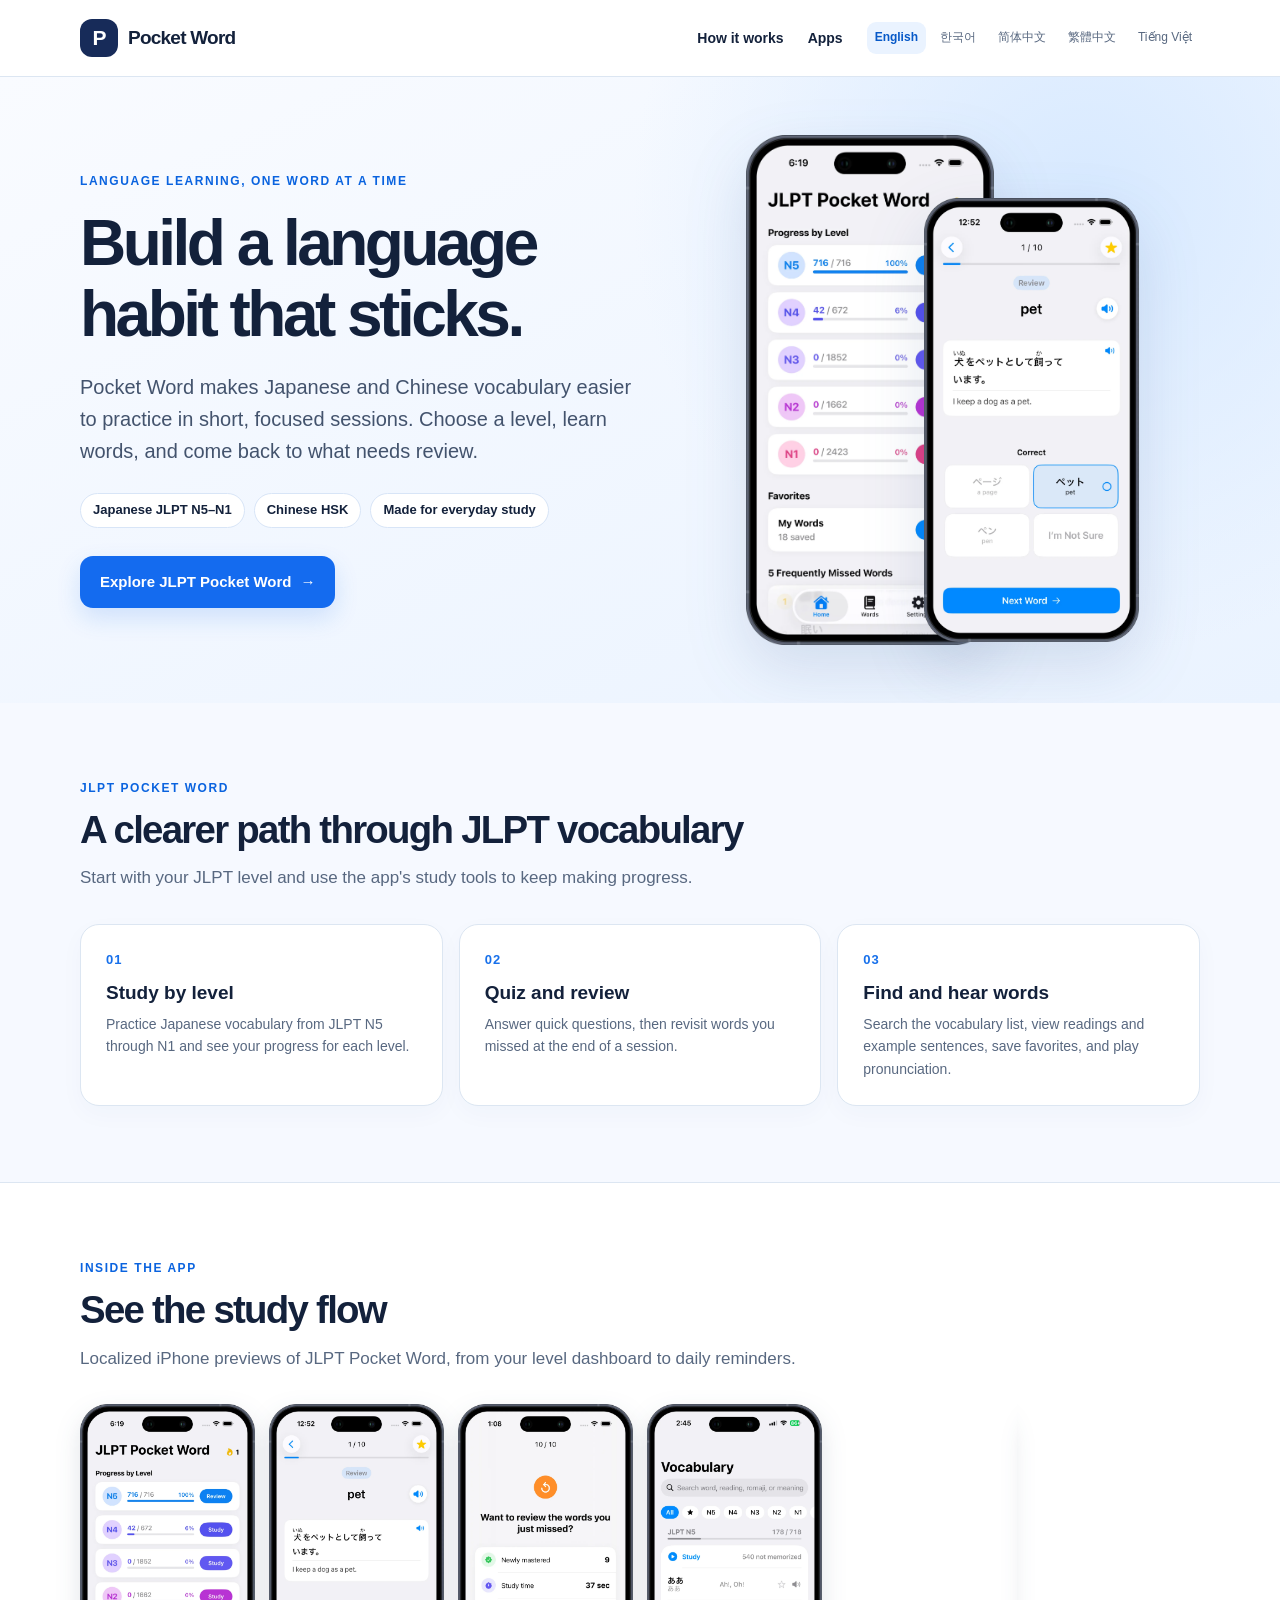
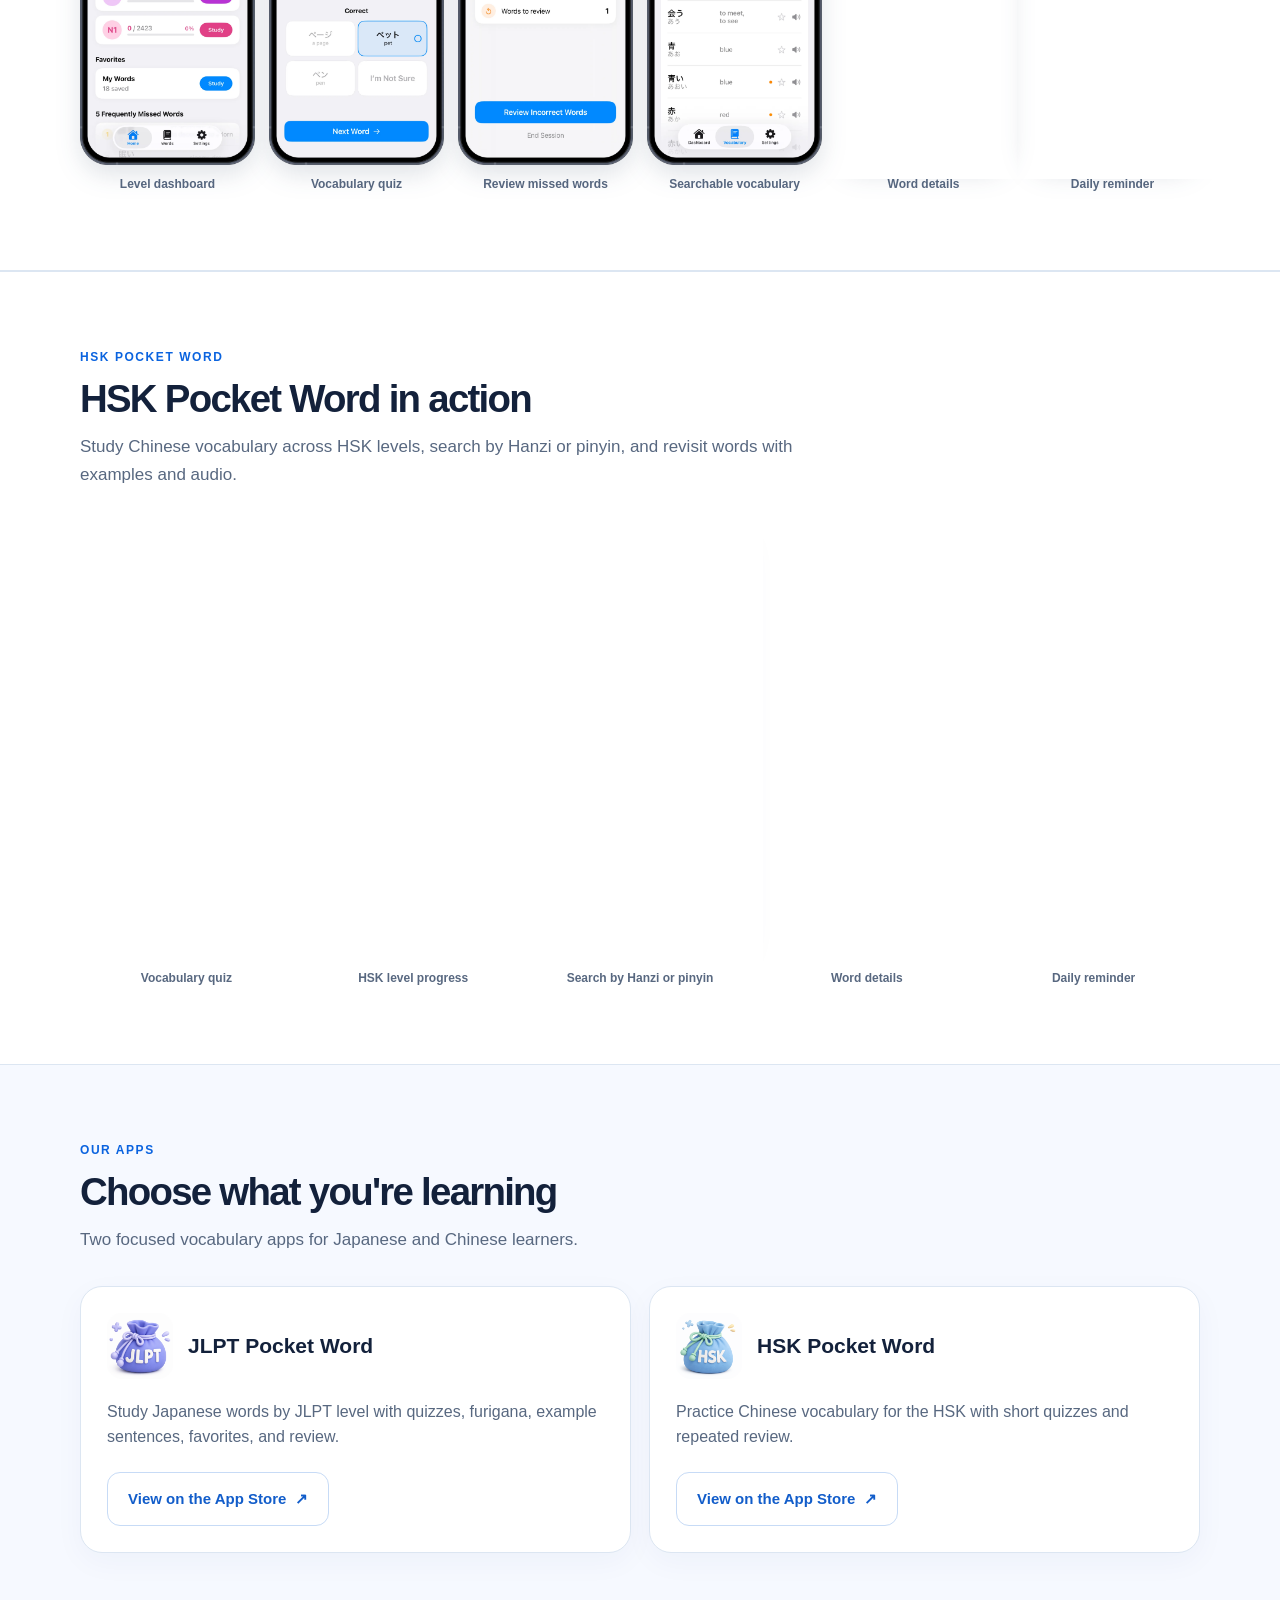
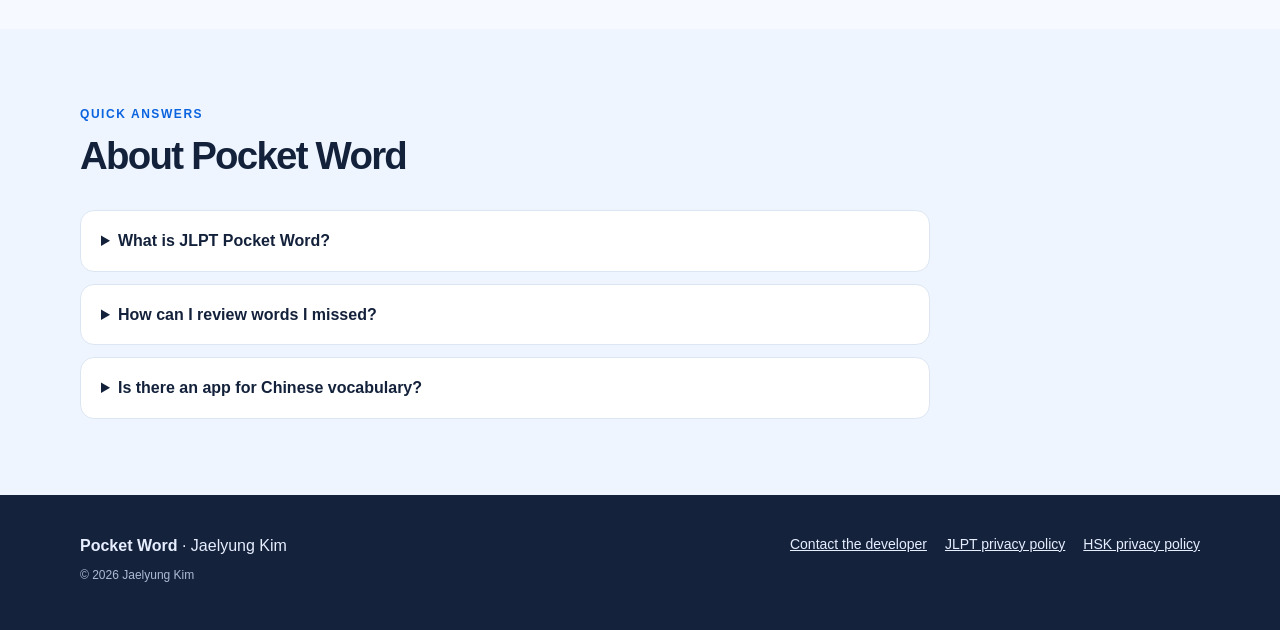
==== index.html @ f8c6cbfd "Build multilingual Pocket Word landing page" ====
<!DOCTYPE html>
<html lang="en">
<head>
  <meta charset="UTF-8">
  <meta name="viewport" content="width=device-width, initial-scale=1">
  <title>Pocket Word | JLPT &amp; HSK vocabulary apps</title>
  <meta name="description" content="Learn Japanese JLPT and Chinese HSK vocabulary with Pocket Word. Explore level-based study, quick quizzes, review, pronunciation, and daily practice.">
  <meta name="robots" content="index,follow,max-image-preview:large">
  <meta name="google-site-verification" content="16IrVjWZvAI2gsgWfEkJJM5fsrkRQNJg6jO9v7mw_cU">
  <link rel="canonical" href="https://jaelyung.github.io/">
  <link rel="alternate" hreflang="en" href="https://jaelyung.github.io/">
<link rel="alternate" hreflang="ko" href="https://jaelyung.github.io/ko/">
<link rel="alternate" hreflang="zh-CN" href="https://jaelyung.github.io/zh-cn/">
<link rel="alternate" hreflang="zh-TW" href="https://jaelyung.github.io/zh-tw/">
<link rel="alternate" hreflang="vi" href="https://jaelyung.github.io/vi/">
<link rel="alternate" hreflang="x-default" href="https://jaelyung.github.io/">
  <meta property="og:type" content="website">
  <meta property="og:site_name" content="Pocket Word">
  <meta property="og:locale" content="en">
  <meta property="og:title" content="Pocket Word | JLPT &amp; HSK vocabulary apps">
  <meta property="og:description" content="Learn Japanese JLPT and Chinese HSK vocabulary with Pocket Word. Explore level-based study, quick quizzes, review, pronunciation, and daily practice.">
  <meta property="og:url" content="https://jaelyung.github.io/">
  <meta property="og:image" content="https://jaelyung.github.io/images/en/1.webp">
  <meta name="twitter:card" content="summary_large_image">
  <link rel="icon" href="/jlpt-pocket-word.png">
  <link rel="stylesheet" href="/style.css">
  <script type="application/ld+json">{"@context": "https://schema.org", "@graph": [{"@type": "Organization", "@id": "https://jaelyung.github.io/#organization", "name": "Pocket Word", "url": "https://jaelyung.github.io/", "email": "jaekim7724@gmail.com", "founder": {"@type": "Person", "name": "Jaelyung Kim"}}, {"@type": "WebPage", "@id": "https://jaelyung.github.io/#webpage", "url": "https://jaelyung.github.io/", "name": "Pocket Word | JLPT & HSK vocabulary apps", "description": "Learn Japanese JLPT and Chinese HSK vocabulary with Pocket Word. Explore level-based study, quick quizzes, review, pronunciation, and daily practice.", "inLanguage": "en", "isPartOf": {"@id": "https://jaelyung.github.io/#website"}, "about": [{"@id": "https://jaelyung.github.io/#jlpt"}, {"@id": "https://jaelyung.github.io/#hsk"}]}, {"@type": "WebSite", "@id": "https://jaelyung.github.io/#website", "name": "Pocket Word", "url": "https://jaelyung.github.io/", "publisher": {"@id": "https://jaelyung.github.io/#organization"}, "inLanguage": ["en", "ko", "zh-CN", "zh-TW", "vi"]}, {"@type": "SoftwareApplication", "@id": "https://jaelyung.github.io/#jlpt", "name": "JLPT Pocket Word", "applicationCategory": "EducationalApplication", "operatingSystem": "iOS", "url": "https://apps.apple.com/app/id6768330065", "downloadUrl": "https://apps.apple.com/app/id6768330065", "image": "https://jaelyung.github.io/jlpt-pocket-word.png", "screenshot": ["https://jaelyung.github.io/images/en/1.webp", "https://jaelyung.github.io/images/en/2.webp", "https://jaelyung.github.io/images/en/3.webp", "https://jaelyung.github.io/images/en/4.webp", "https://jaelyung.github.io/images/en/5.webp", "https://jaelyung.github.io/images/en/6.webp"], "description": "Study Japanese words by JLPT level with quizzes, furigana, example sentences, favorites, and review.", "publisher": {"@id": "https://jaelyung.github.io/#organization"}}, {"@type": "SoftwareApplication", "@id": "https://jaelyung.github.io/#hsk", "name": "HSK Pocket Word", "applicationCategory": "EducationalApplication", "operatingSystem": "iOS", "url": "https://apps.apple.com/app/id6761183360", "downloadUrl": "https://apps.apple.com/app/id6761183360", "image": "https://jaelyung.github.io/hsk-pocket-word.png", "screenshot": ["https://jaelyung.github.io/images/hsk/en/1.webp", "https://jaelyung.github.io/images/hsk/en/2.webp", "https://jaelyung.github.io/images/hsk/en/3.webp", "https://jaelyung.github.io/images/hsk/en/4.webp", "https://jaelyung.github.io/images/hsk/en/5.webp"], "description": "Practice Chinese vocabulary for the HSK with short quizzes and repeated review.", "publisher": {"@id": "https://jaelyung.github.io/#organization"}}]}</script>
</head>
<body>
  <header class="site-header"><div class="wrap header-inner">
    <a class="brand" href="/"><span class="brand-mark" aria-hidden="true">P</span>Pocket Word</a>
    <div class="header-actions"><a href="#features">How it works</a><a href="#apps">Apps</a>
      <nav class="language-nav" aria-label="Language"><a href="/" hreflang="en" lang="en" aria-current="page">English</a><a href="/ko/" hreflang="ko" lang="ko">한국어</a><a href="/zh-cn/" hreflang="zh-CN" lang="zh-CN">简体中文</a><a href="/zh-tw/" hreflang="zh-TW" lang="zh-TW">繁體中文</a><a href="/vi/" hreflang="vi" lang="vi">Tiếng Việt</a></nav>
    </div>
  </div></header>
  <main>
    <div class="hero"><div class="wrap hero-grid">
      <div><div class="eyebrow">Language learning, one word at a time</div><h1>Build a language habit that sticks.</h1><p class="lead">Pocket Word makes Japanese and Chinese vocabulary easier to practice in short, focused sessions. Choose a level, learn words, and come back to what needs review.</p>
        <div class="hero-points"><span>Japanese JLPT N5–N1</span><span>Chinese HSK</span><span>Made for everyday study</span></div><a class="button" href="#features">Explore JLPT Pocket Word <span aria-hidden="true">→</span></a>
      </div>
      <div class="hero-art" aria-hidden="true"><img src="/images/en/1.webp" width="1183" height="2441" alt="" fetchpriority="high"><img src="/images/en/2.webp" width="1183" height="2441" alt=""></div>
    </div></div>
    <section id="features"><div class="wrap">
      <div class="section-head"><div class="eyebrow">JLPT Pocket Word</div><h2>A clearer path through JLPT vocabulary</h2><p>Start with your JLPT level and use the app&#x27;s study tools to keep making progress.</p></div>
      <div class="feature-grid"><article class="feature"><div class="number">01</div><h3>Study by level</h3><p>Practice Japanese vocabulary from JLPT N5 through N1 and see your progress for each level.</p></article><article class="feature"><div class="number">02</div><h3>Quiz and review</h3><p>Answer quick questions, then revisit words you missed at the end of a session.</p></article><article class="feature"><div class="number">03</div><h3>Find and hear words</h3><p>Search the vocabulary list, view readings and example sentences, save favorites, and play pronunciation.</p></article></div>
    </div></section>
    <section class="gallery-section" id="preview"><div class="wrap">
      <div class="section-head"><div class="eyebrow">Inside the app</div><h2>See the study flow</h2><p>Localized iPhone previews of JLPT Pocket Word, from your level dashboard to daily reminders.</p></div>
      <div class="gallery"><figure class="shot"><img src="/images/en/1.webp" width="1183" height="2441" loading="lazy" decoding="async" alt="JLPT Pocket Word — Level dashboard"><figcaption>Level dashboard</figcaption></figure><figure class="shot"><img src="/images/en/2.webp" width="1183" height="2441" loading="lazy" decoding="async" alt="JLPT Pocket Word — Vocabulary quiz"><figcaption>Vocabulary quiz</figcaption></figure><figure class="shot"><img src="/images/en/3.webp" width="1183" height="2441" loading="lazy" decoding="async" alt="JLPT Pocket Word — Review missed words"><figcaption>Review missed words</figcaption></figure><figure class="shot"><img src="/images/en/4.webp" width="1183" height="2441" loading="lazy" decoding="async" alt="JLPT Pocket Word — Searchable vocabulary"><figcaption>Searchable vocabulary</figcaption></figure><figure class="shot"><img src="/images/en/5.webp" width="1183" height="2441" loading="lazy" decoding="async" alt="JLPT Pocket Word — Word details"><figcaption>Word details</figcaption></figure><figure class="shot"><img src="/images/en/6.webp" width="1183" height="2441" loading="lazy" decoding="async" alt="JLPT Pocket Word — Daily reminder"><figcaption>Daily reminder</figcaption></figure></div>
    </div></section>
    <section class="gallery-section" id="hsk-preview"><div class="wrap">
      <div class="section-head"><div class="eyebrow">HSK Pocket Word</div><h2>HSK Pocket Word in action</h2><p>Study Chinese vocabulary across HSK levels, search by Hanzi or pinyin, and revisit words with examples and audio.</p></div>
      <div class="gallery gallery-five"><figure class="shot"><img src="/images/hsk/en/1.webp" width="1183" height="2441" loading="lazy" decoding="async" alt="HSK Pocket Word — Vocabulary quiz"><figcaption>Vocabulary quiz</figcaption></figure><figure class="shot"><img src="/images/hsk/en/2.webp" width="1183" height="2441" loading="lazy" decoding="async" alt="HSK Pocket Word — HSK level progress"><figcaption>HSK level progress</figcaption></figure><figure class="shot"><img src="/images/hsk/en/3.webp" width="1183" height="2441" loading="lazy" decoding="async" alt="HSK Pocket Word — Search by Hanzi or pinyin"><figcaption>Search by Hanzi or pinyin</figcaption></figure><figure class="shot"><img src="/images/hsk/en/4.webp" width="1183" height="2441" loading="lazy" decoding="async" alt="HSK Pocket Word — Word details"><figcaption>Word details</figcaption></figure><figure class="shot"><img src="/images/hsk/en/5.webp" width="1183" height="2441" loading="lazy" decoding="async" alt="HSK Pocket Word — Daily reminder"><figcaption>Daily reminder</figcaption></figure></div>
    </div></section>
    <section id="apps"><div class="wrap">
      <div class="section-head"><div class="eyebrow">Our apps</div><h2>Choose what you&#x27;re learning</h2><p>Two focused vocabulary apps for Japanese and Chinese learners.</p></div>
      <div class="app-grid">
        <article class="app-card"><div class="app-card-head"><img src="/jlpt-pocket-word.png" width="66" height="66" loading="lazy" alt=""><h3>JLPT Pocket Word</h3></div><p>Study Japanese words by JLPT level with quizzes, furigana, example sentences, favorites, and review.</p><a class="button secondary" href="https://apps.apple.com/app/id6768330065" target="_blank" rel="noopener noreferrer">View on the App Store <span aria-hidden="true">↗</span></a></article>
        <article class="app-card"><div class="app-card-head"><img src="/hsk-pocket-word.png" width="66" height="66" loading="lazy" alt=""><h3>HSK Pocket Word</h3></div><p>Practice Chinese vocabulary for the HSK with short quizzes and repeated review.</p><a class="button secondary" href="https://apps.apple.com/app/id6761183360" target="_blank" rel="noopener noreferrer">View on the App Store <span aria-hidden="true">↗</span></a></article>
      </div>
    </div></section>
    <section class="faq-section"><div class="wrap">
      <div class="section-head"><div class="eyebrow">Quick answers</div><h2>About Pocket Word</h2></div>
      <div class="faq-list"><details><summary>What is JLPT Pocket Word?</summary><p>JLPT Pocket Word is an iPhone vocabulary app for Japanese learners. It organizes words by JLPT level from N5 to N1 and offers quizzes, review, pronunciation, and examples.</p></details><details><summary>How can I review words I missed?</summary><p>After a quiz, the results screen offers a way to review incorrect words. You can also save words as favorites and find them in the vocabulary list.</p></details><details><summary>Is there an app for Chinese vocabulary?</summary><p>Yes. HSK Pocket Word is the companion app for Chinese HSK vocabulary practice.</p></details></div>
    </div></section>
  </main>
  <footer class="site-footer"><div class="wrap footer-inner"><div><p><strong>Pocket Word</strong> · Jaelyung Kim</p><p class="small">© 2026 Jaelyung Kim</p></div><div class="footer-links"><a href="mailto:jaekim7724@gmail.com">Contact the developer</a><a href="/jlpt/privacy/">JLPT privacy policy</a><a href="/hsk/privacy/">HSK privacy policy</a></div></div></footer>
</body>
</html>
---- style.css ----
:root{--ink:#13213b;--muted:#586880;--blue:#146bef;--light:#eaf3ff;--line:#dce6f2;--paper:#fff;--bg:#f6f9ff}*{box-sizing:border-box}html{scroll-behavior:smooth}body{margin:0;background:var(--bg);color:var(--ink);font-family:-apple-system,BlinkMacSystemFont,"Segoe UI",Arial,"Noto Sans",sans-serif;line-height:1.6}a{color:inherit}a:focus-visible,button:focus-visible{outline:3px solid #ff9c36;outline-offset:4px}img{max-width:100%}.wrap{width:min(1120px,calc(100% - 40px));margin:auto}.site-header{background:#fff;border-bottom:1px solid var(--line)}.header-inner{min-height:76px;display:flex;align-items:center;justify-content:space-between;gap:24px;flex-wrap:wrap;padding:14px 0}.brand{display:flex;align-items:center;gap:10px;text-decoration:none;font-size:19px;font-weight:800;letter-spacing:-.04em}.brand-mark{display:grid;place-items:center;width:38px;height:38px;background:#172b59;color:white;border-radius:12px;font-size:21px}.header-actions{display:flex;align-items:center;gap:24px;flex-wrap:wrap}.header-actions>a{text-decoration:none;font-size:14px;font-weight:650}.language-nav{display:flex;align-items:center;gap:6px;flex-wrap:wrap}.language-nav a{font-size:12px;text-decoration:none;padding:6px 8px;border-radius:9px;color:var(--muted)}.language-nav a[aria-current=page]{background:var(--light);color:#0759c8;font-weight:800}.hero{overflow:hidden;background:radial-gradient(circle at 85% 20%,#d7e9ff 0,transparent 38%),linear-gradient(155deg,#f9fbff 0%,#eaf3ff 100%)}.hero-grid{display:grid;grid-template-columns:1.05fr .95fr;align-items:center;gap:36px;min-height:595px;padding:58px 0}.eyebrow{color:#0a63df;font-size:12px;font-weight:800;text-transform:uppercase;letter-spacing:.13em}.hero h1{font-size:clamp(39px,5vw,68px);line-height:1.1;letter-spacing:-.055em;margin:17px 0 22px;max-width:640px}.lead{font-size:clamp(17px,1.6vw,20px);color:#43536d;max-width:570px;margin:0 0 26px}.hero-points{display:flex;gap:9px;flex-wrap:wrap;margin-bottom:28px}.hero-points span{background:#fff;border:1px solid #d8e5f7;border-radius:100px;padding:6px 12px;font-size:13px;font-weight:700}.button{display:inline-flex;align-items:center;justify-content:center;gap:9px;border-radius:13px;background:var(--blue);color:#fff;text-decoration:none;font-size:15px;font-weight:800;padding:14px 20px;box-shadow:0 10px 24px #146bef28}.button:hover{background:#075ad5}.button.secondary{background:#fff;color:#125dca;border:1px solid #c7dbf6;box-shadow:none}.hero-art{display:flex;align-items:center;justify-content:center;min-width:0;height:510px}.hero-art img{height:100%;width:auto;object-fit:contain;filter:drop-shadow(0 24px 30px #284c8624)}.hero-art img+img{height:87%;margin-left:-70px;transform:translateY(30px)}section{padding:76px 0}.section-head{max-width:750px;margin-bottom:32px}.section-head h2{font-size:clamp(30px,3vw,43px);line-height:1.15;letter-spacing:-.045em;margin:10px 0 12px}.section-head p{font-size:17px;color:var(--muted);margin:0}.feature-grid{display:grid;grid-template-columns:repeat(3,1fr);gap:16px}.feature{background:#fff;border:1px solid var(--line);border-radius:19px;padding:25px;box-shadow:0 8px 25px #173f7c08}.feature .number{color:#1770eb;font-weight:900;font-size:13px;letter-spacing:.08em}.feature h3{font-size:19px;line-height:1.25;margin:11px 0 8px}.feature p{color:var(--muted);font-size:14px;margin:0}.gallery-section{background:#fff;border-block:1px solid var(--line)}.gallery{display:grid;grid-template-columns:repeat(6,minmax(0,1fr));gap:14px}.gallery-five{grid-template-columns:repeat(5,minmax(0,1fr))}.shot{margin:0;min-width:0}.shot img{display:block;width:100%;height:auto;filter:drop-shadow(0 10px 12px #1d335322)}.shot figcaption{font-size:12px;text-align:center;font-weight:700;color:var(--muted);margin-top:10px}.app-grid{display:grid;grid-template-columns:1fr 1fr;gap:18px}.app-card{background:#fff;border:1px solid var(--line);border-radius:22px;padding:26px;display:flex;flex-direction:column;box-shadow:0 9px 30px #173f7c0a}.app-card-head{display:flex;align-items:center;gap:15px;margin-bottom:12px}.app-card img{width:66px;height:66px;border-radius:15px}.app-card h3{font-size:21px;margin:0;line-height:1.2}.app-card p{color:var(--muted);margin:8px 0 22px;flex:1}.app-card .button{align-self:flex-start}.faq-section{background:#eef5ff}.faq-list{display:grid;gap:12px;max-width:850px}.faq-list details{background:#fff;border:1px solid var(--line);border-radius:14px;padding:17px 20px}.faq-list summary{cursor:pointer;font-weight:750}.faq-list p{margin:10px 0 0;color:var(--muted)}.site-footer{background:#15223c;color:#e6eeff;padding:38px 0}.footer-inner{display:flex;align-items:flex-start;justify-content:space-between;gap:20px;flex-wrap:wrap}.footer-inner p{margin:0 0 7px}.footer-inner a{color:#e6eeff}.footer-links{display:flex;gap:18px;flex-wrap:wrap;font-size:14px}.small{font-size:12px;color:#adbbd5}.sr-only{position:absolute;width:1px;height:1px;padding:0;margin:-1px;overflow:hidden;clip:rect(0,0,0,0);white-space:nowrap;border:0}@media(max-width:850px){.hero-grid{grid-template-columns:1fr;gap:12px;padding:52px 0 38px}.hero-art{height:440px}.feature-grid{grid-template-columns:1fr 1fr}.gallery{display:flex;overflow-x:auto;scroll-snap-type:x mandatory;padding-bottom:16px}.shot{flex:0 0 24%;scroll-snap-align:start}}@media(max-width:580px){.wrap{width:min(100% - 28px,1120px)}.header-inner{gap:11px}.header-actions{gap:10px}.header-actions>a{display:none}.language-nav a{font-size:11px;padding:5px 6px}.hero-grid{padding-top:42px}.hero h1{font-size:39px}.hero-art{height:370px}.hero-art img+img{margin-left:-60px}section{padding:55px 0}.feature-grid,.app-grid{grid-template-columns:1fr}.shot{flex-basis:37%}.section-head p{font-size:15px}}@media(prefers-reduced-motion:reduce){html{scroll-behavior:auto}}
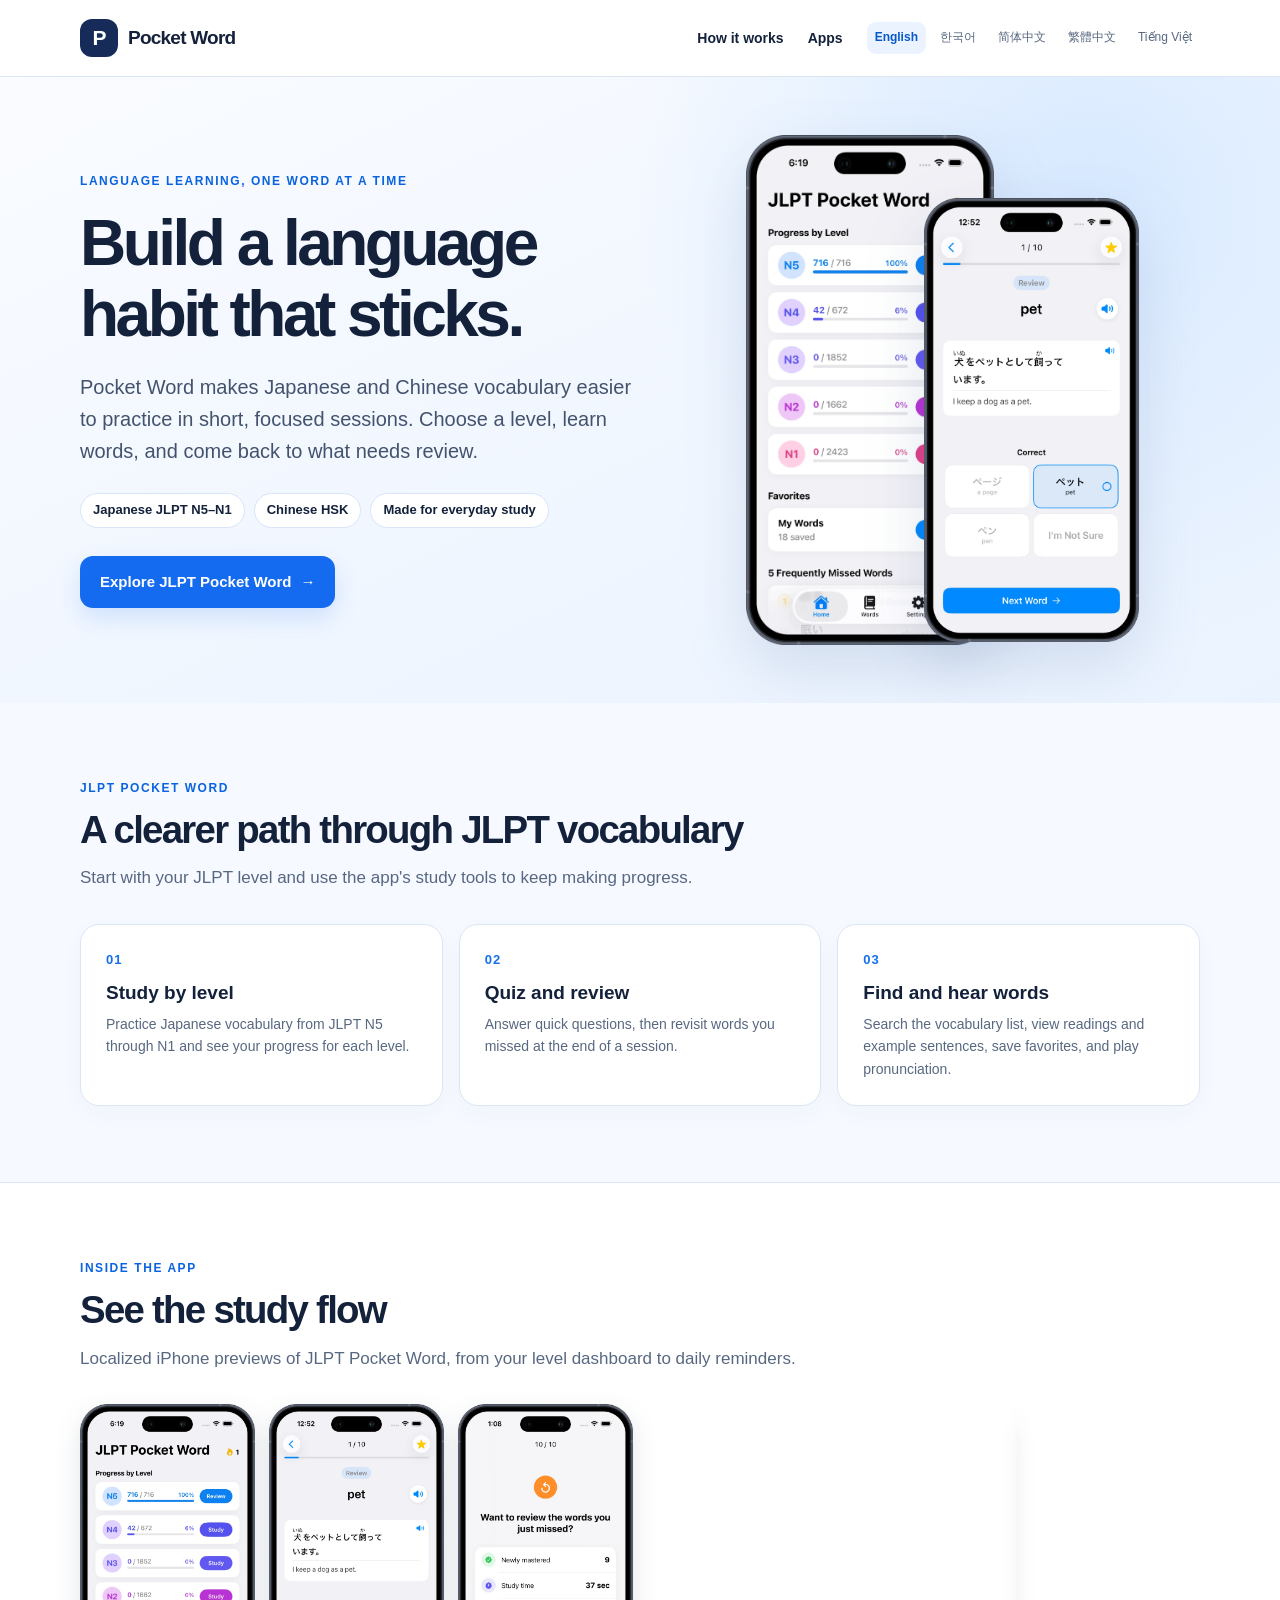
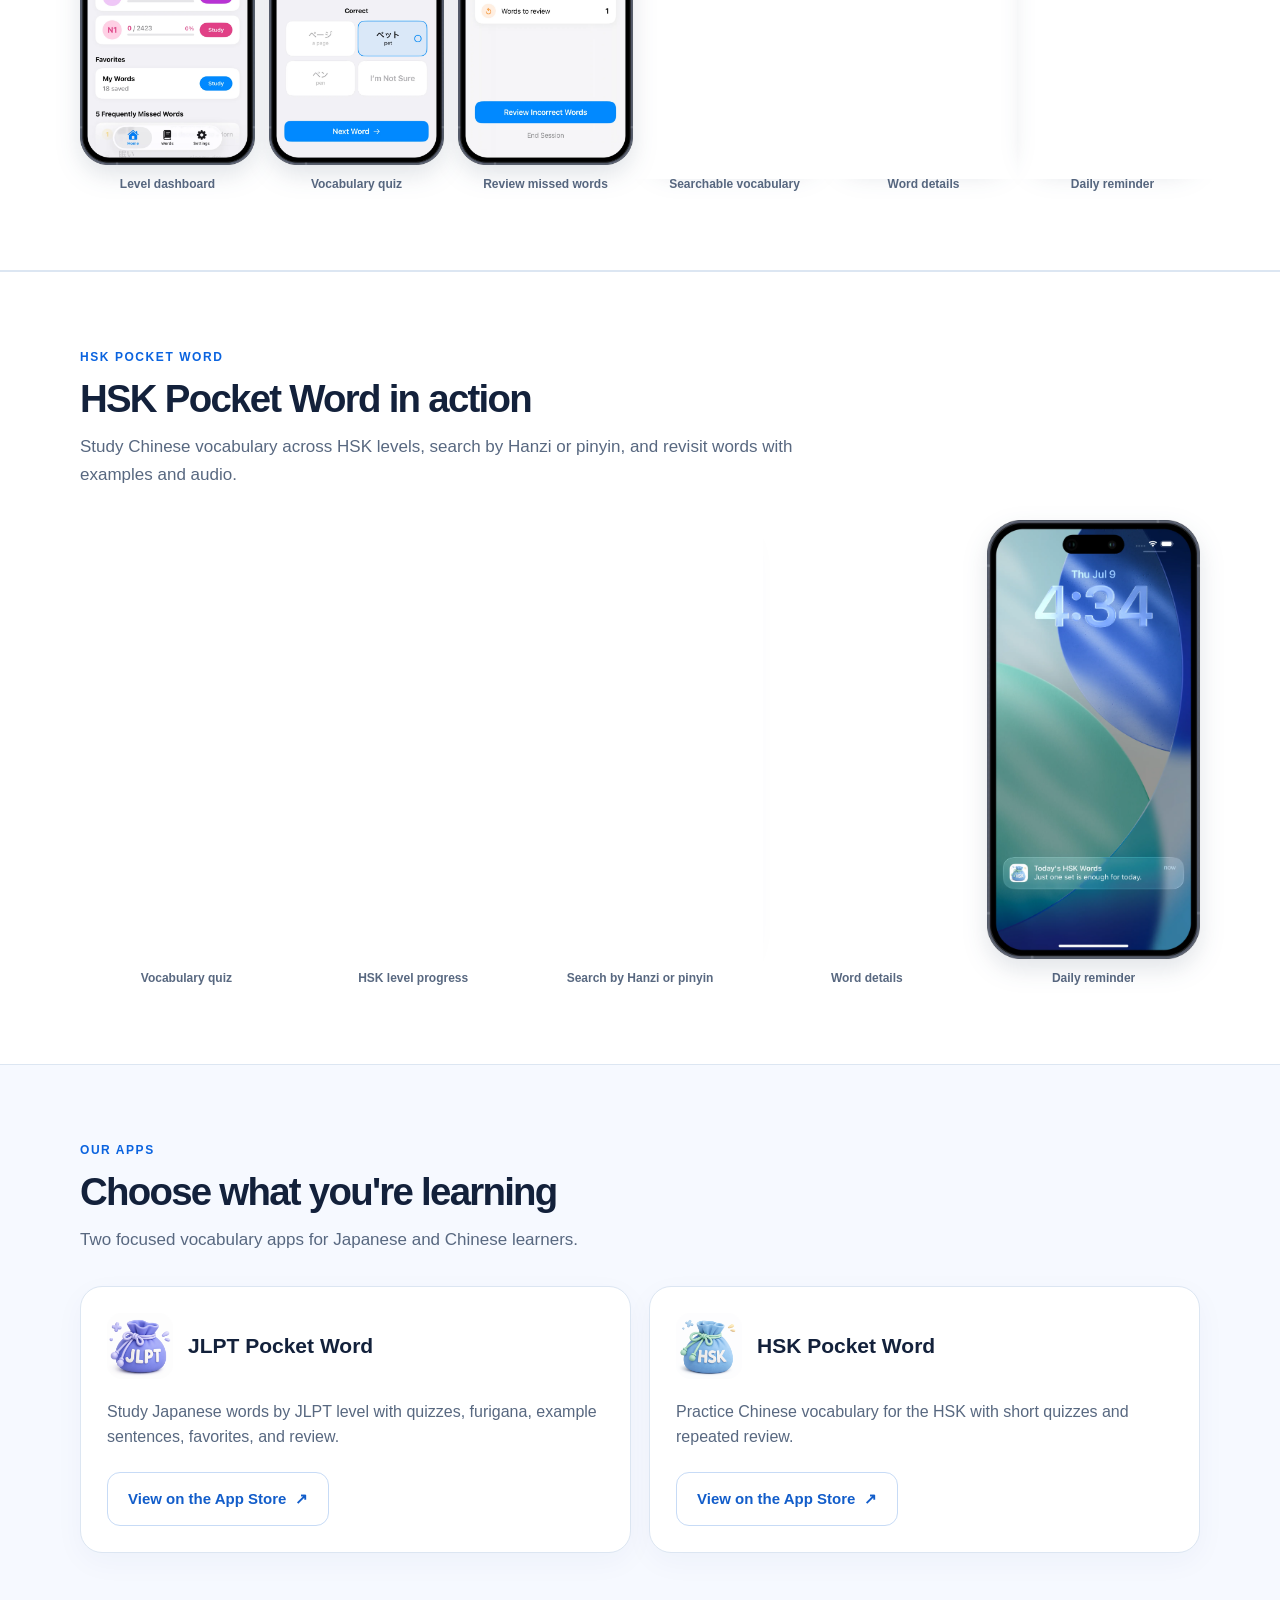
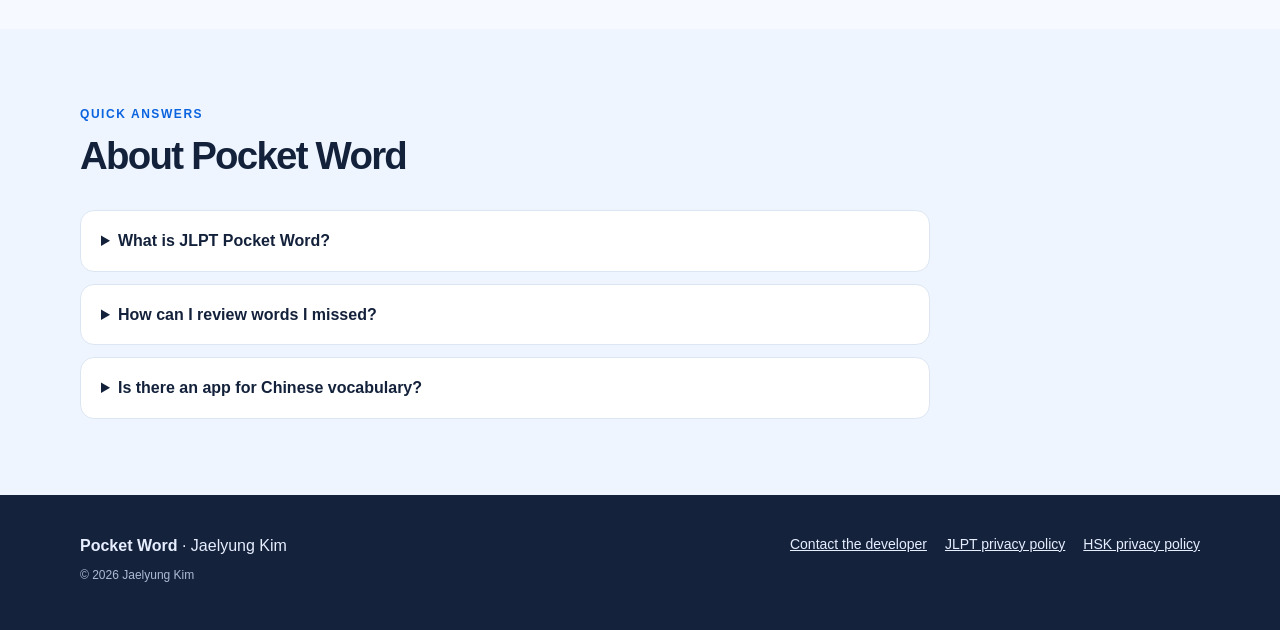
==== commit 3e40d1c5: "Add language bookmarks to privacy policies" ====
--- a/index.html
+++ b/index.html
@@ -64,6 +64,6 @@
       <div class="faq-list"><details><summary>What is JLPT Pocket Word?</summary><p>JLPT Pocket Word is an iPhone vocabulary app for Japanese learners. It organizes words by JLPT level from N5 to N1 and offers quizzes, review, pronunciation, and examples.</p></details><details><summary>How can I review words I missed?</summary><p>After a quiz, the results screen offers a way to review incorrect words. You can also save words as favorites and find them in the vocabulary list.</p></details><details><summary>Is there an app for Chinese vocabulary?</summary><p>Yes. HSK Pocket Word is the companion app for Chinese HSK vocabulary practice.</p></details></div>
     </div></section>
   </main>
-  <footer class="site-footer"><div class="wrap footer-inner"><div><p><strong>Pocket Word</strong> · Jaelyung Kim</p><p class="small">© 2026 Jaelyung Kim</p></div><div class="footer-links"><a href="mailto:jaekim7724@gmail.com">Contact the developer</a><a href="/jlpt/privacy/">JLPT privacy policy</a><a href="/hsk/privacy/">HSK privacy policy</a></div></div></footer>
+  <footer class="site-footer"><div class="wrap footer-inner"><div><p><strong>Pocket Word</strong> · Jaelyung Kim</p><p class="small">© 2026 Jaelyung Kim</p></div><div class="footer-links"><a href="mailto:jaekim7724@gmail.com">Contact the developer</a><a href="/jlpt/privacy/#en">JLPT privacy policy</a><a href="/hsk/privacy/#en">HSK privacy policy</a></div></div></footer>
 </body>
 </html>
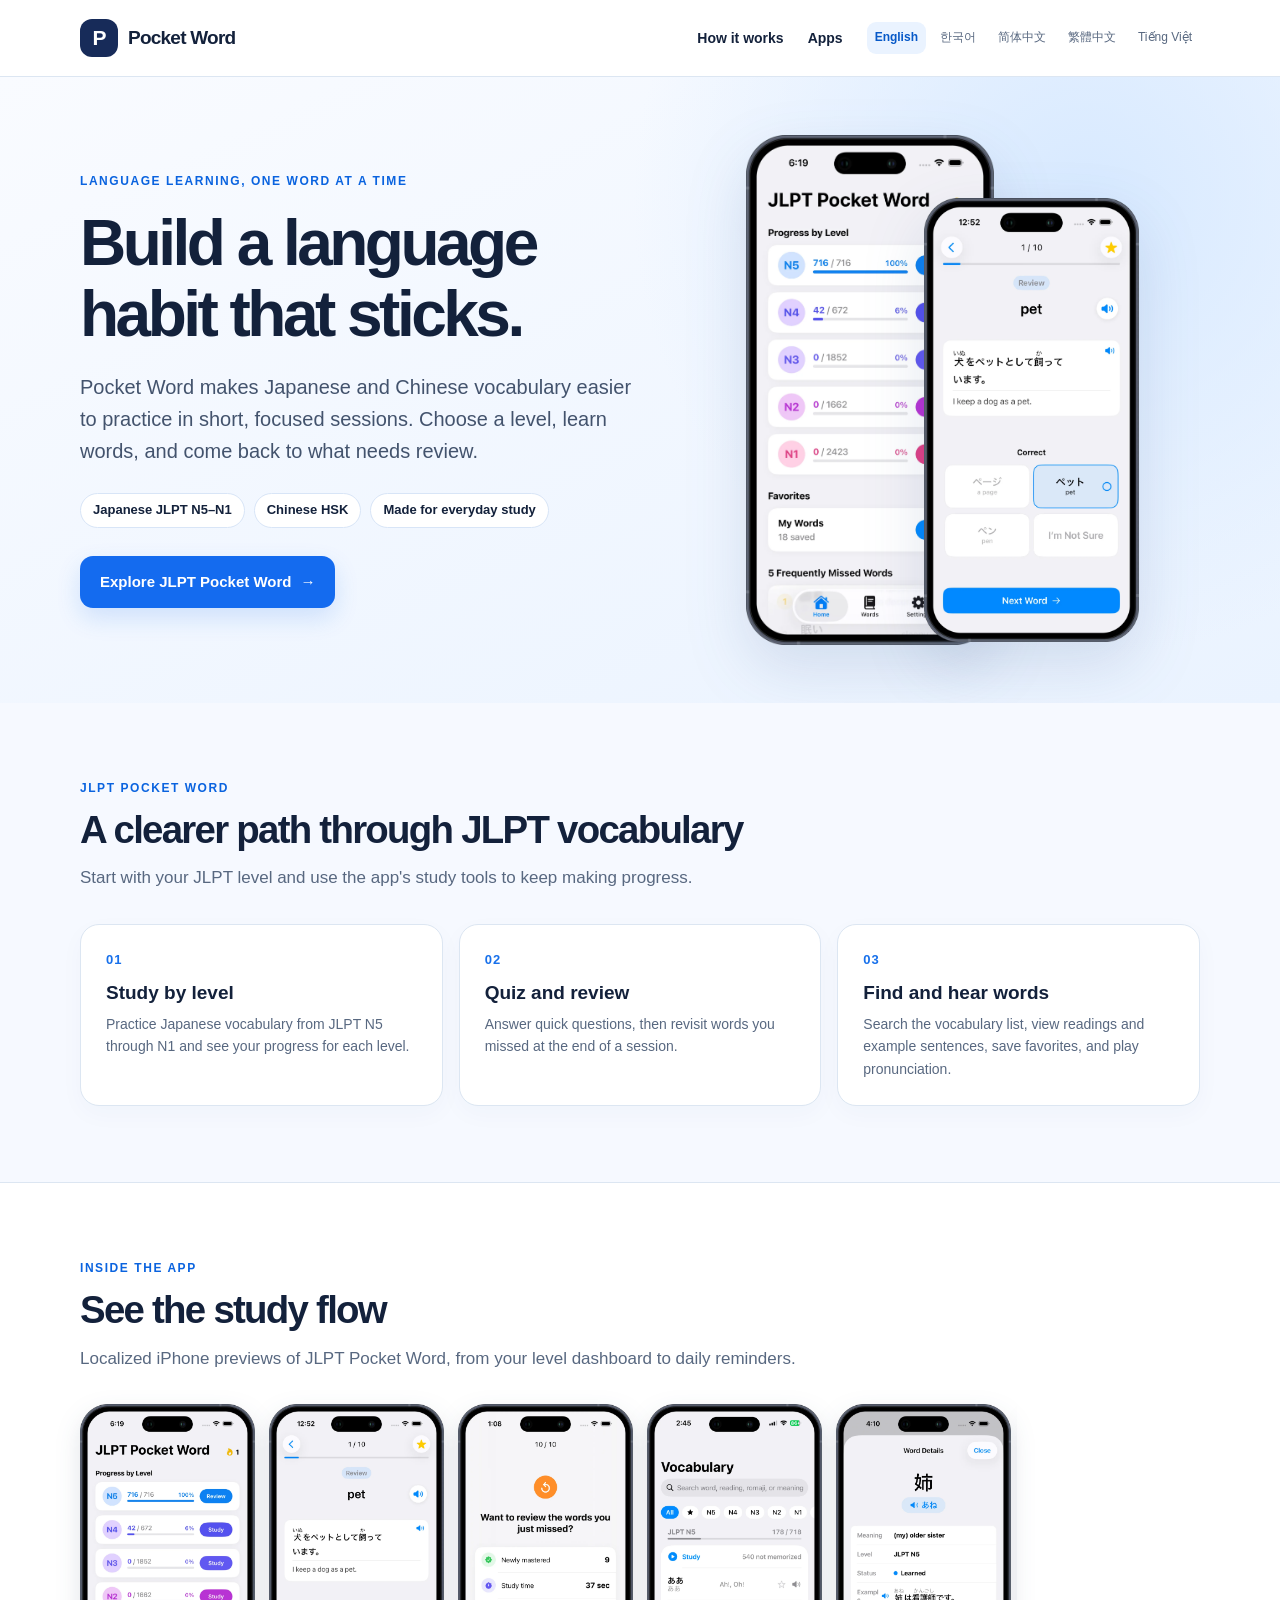
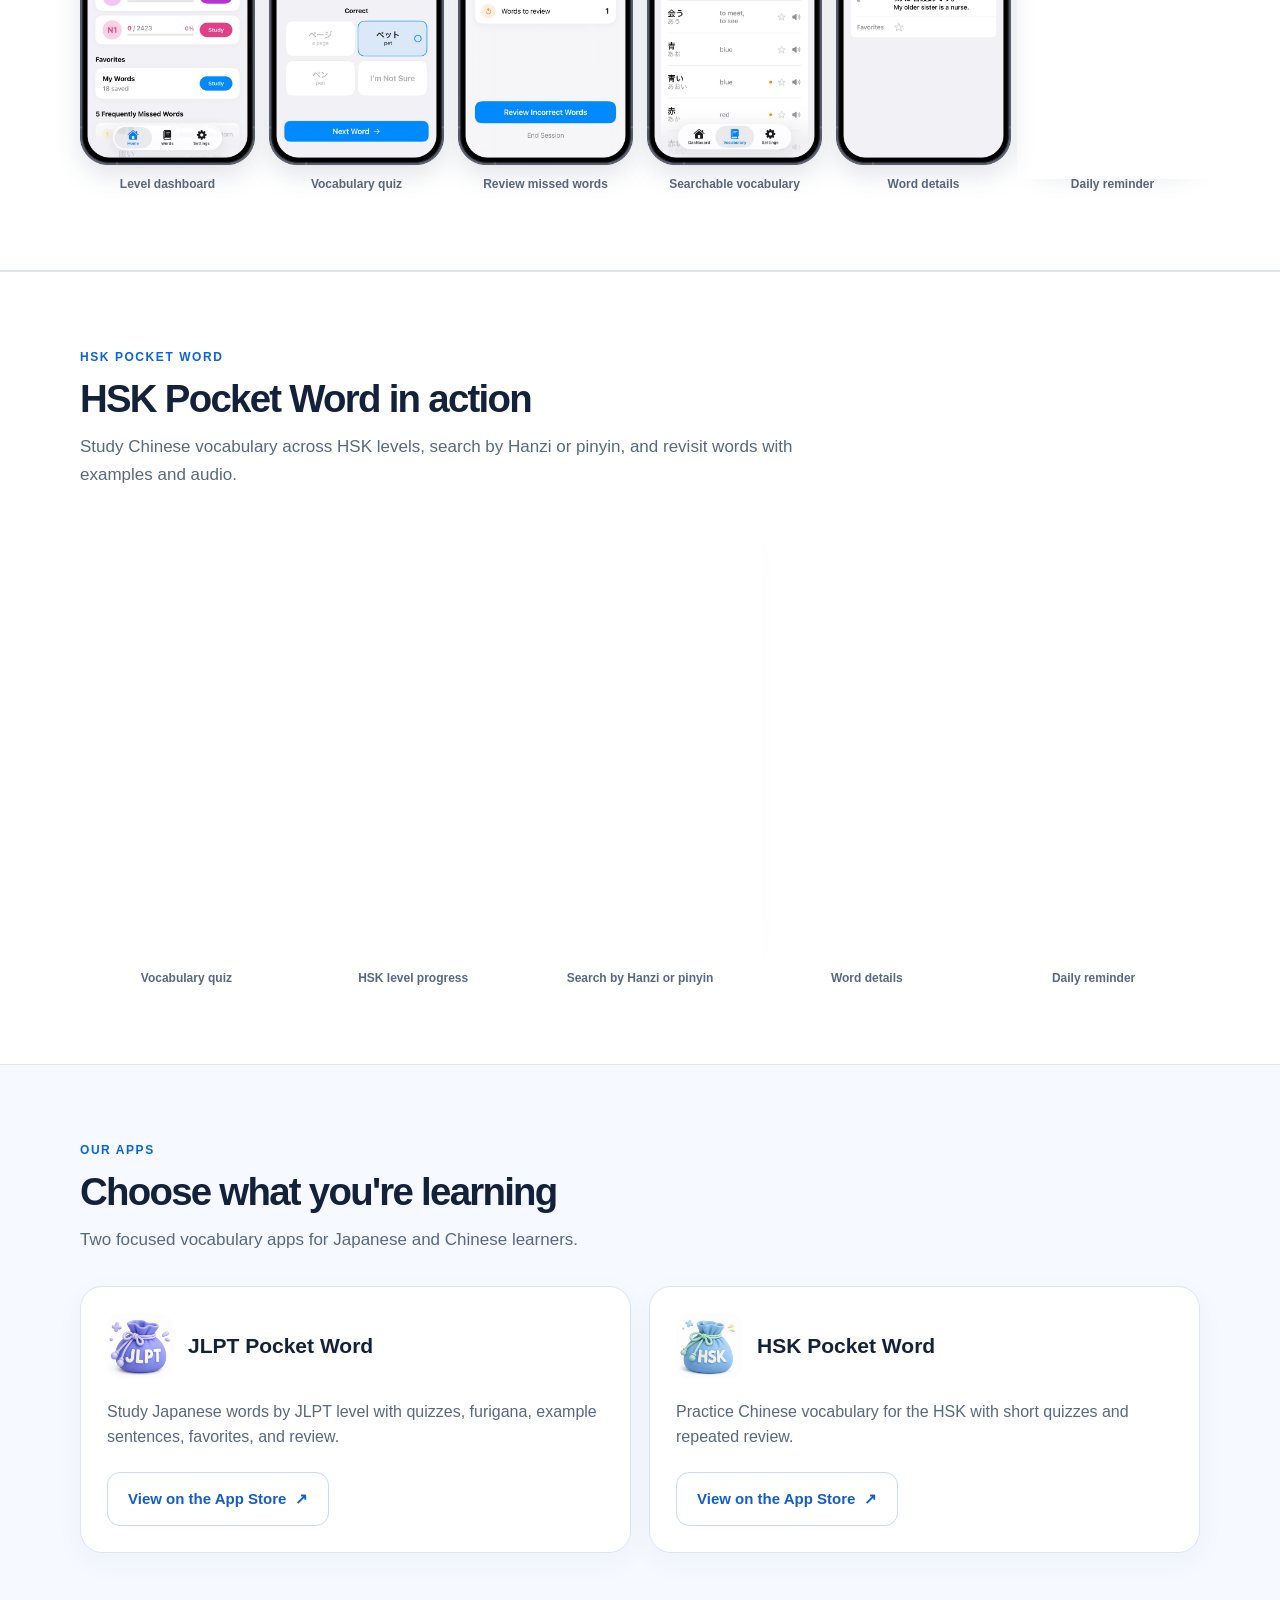
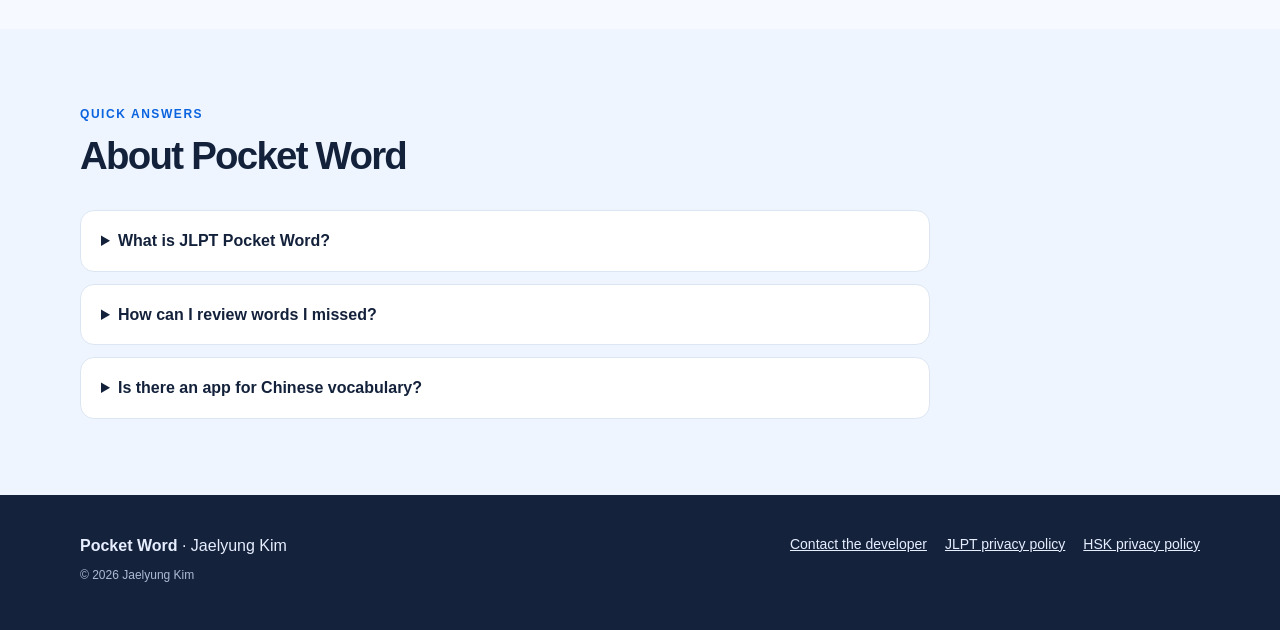
==== commit a3f3edac: "Use localized JLPT app names and pin policy header" ====
--- a/index.html
+++ b/index.html
@@ -3,8 +3,8 @@
 <head>
   <meta charset="UTF-8">
   <meta name="viewport" content="width=device-width, initial-scale=1">
-  <title>Pocket Word | JLPT &amp; HSK vocabulary apps</title>
-  <meta name="description" content="Learn Japanese JLPT and Chinese HSK vocabulary with Pocket Word. Explore level-based study, quick quizzes, review, pronunciation, and daily practice.">
+  <title>JLPT Pocket Word &amp; HSK Pocket Word | Pocket Word</title>
+  <meta name="description" content="Explore JLPT Pocket Word for Japanese and HSK Pocket Word for Chinese. Study vocabulary by level with quick quizzes, review, pronunciation, and daily practice.">
   <meta name="robots" content="index,follow,max-image-preview:large">
   <meta name="google-site-verification" content="16IrVjWZvAI2gsgWfEkJJM5fsrkRQNJg6jO9v7mw_cU">
   <link rel="canonical" href="https://jaelyung.github.io/">
@@ -17,14 +17,14 @@
   <meta property="og:type" content="website">
   <meta property="og:site_name" content="Pocket Word">
   <meta property="og:locale" content="en">
-  <meta property="og:title" content="Pocket Word | JLPT &amp; HSK vocabulary apps">
-  <meta property="og:description" content="Learn Japanese JLPT and Chinese HSK vocabulary with Pocket Word. Explore level-based study, quick quizzes, review, pronunciation, and daily practice.">
+  <meta property="og:title" content="JLPT Pocket Word &amp; HSK Pocket Word | Pocket Word">
+  <meta property="og:description" content="Explore JLPT Pocket Word for Japanese and HSK Pocket Word for Chinese. Study vocabulary by level with quick quizzes, review, pronunciation, and daily practice.">
   <meta property="og:url" content="https://jaelyung.github.io/">
   <meta property="og:image" content="https://jaelyung.github.io/images/en/1.webp">
   <meta name="twitter:card" content="summary_large_image">
   <link rel="icon" href="/jlpt-pocket-word.png">
   <link rel="stylesheet" href="/style.css">
-  <script type="application/ld+json">{"@context": "https://schema.org", "@graph": [{"@type": "Organization", "@id": "https://jaelyung.github.io/#organization", "name": "Pocket Word", "url": "https://jaelyung.github.io/", "email": "jaekim7724@gmail.com", "founder": {"@type": "Person", "name": "Jaelyung Kim"}}, {"@type": "WebPage", "@id": "https://jaelyung.github.io/#webpage", "url": "https://jaelyung.github.io/", "name": "Pocket Word | JLPT & HSK vocabulary apps", "description": "Learn Japanese JLPT and Chinese HSK vocabulary with Pocket Word. Explore level-based study, quick quizzes, review, pronunciation, and daily practice.", "inLanguage": "en", "isPartOf": {"@id": "https://jaelyung.github.io/#website"}, "about": [{"@id": "https://jaelyung.github.io/#jlpt"}, {"@id": "https://jaelyung.github.io/#hsk"}]}, {"@type": "WebSite", "@id": "https://jaelyung.github.io/#website", "name": "Pocket Word", "url": "https://jaelyung.github.io/", "publisher": {"@id": "https://jaelyung.github.io/#organization"}, "inLanguage": ["en", "ko", "zh-CN", "zh-TW", "vi"]}, {"@type": "SoftwareApplication", "@id": "https://jaelyung.github.io/#jlpt", "name": "JLPT Pocket Word", "applicationCategory": "EducationalApplication", "operatingSystem": "iOS", "url": "https://apps.apple.com/app/id6768330065", "downloadUrl": "https://apps.apple.com/app/id6768330065", "image": "https://jaelyung.github.io/jlpt-pocket-word.png", "screenshot": ["https://jaelyung.github.io/images/en/1.webp", "https://jaelyung.github.io/images/en/2.webp", "https://jaelyung.github.io/images/en/3.webp", "https://jaelyung.github.io/images/en/4.webp", "https://jaelyung.github.io/images/en/5.webp", "https://jaelyung.github.io/images/en/6.webp"], "description": "Study Japanese words by JLPT level with quizzes, furigana, example sentences, favorites, and review.", "publisher": {"@id": "https://jaelyung.github.io/#organization"}}, {"@type": "SoftwareApplication", "@id": "https://jaelyung.github.io/#hsk", "name": "HSK Pocket Word", "applicationCategory": "EducationalApplication", "operatingSystem": "iOS", "url": "https://apps.apple.com/app/id6761183360", "downloadUrl": "https://apps.apple.com/app/id6761183360", "image": "https://jaelyung.github.io/hsk-pocket-word.png", "screenshot": ["https://jaelyung.github.io/images/hsk/en/1.webp", "https://jaelyung.github.io/images/hsk/en/2.webp", "https://jaelyung.github.io/images/hsk/en/3.webp", "https://jaelyung.github.io/images/hsk/en/4.webp", "https://jaelyung.github.io/images/hsk/en/5.webp"], "description": "Practice Chinese vocabulary for the HSK with short quizzes and repeated review.", "publisher": {"@id": "https://jaelyung.github.io/#organization"}}]}</script>
+  <script type="application/ld+json">{"@context": "https://schema.org", "@graph": [{"@type": "Organization", "@id": "https://jaelyung.github.io/#organization", "name": "Pocket Word", "url": "https://jaelyung.github.io/", "email": "jaekim7724@gmail.com", "founder": {"@type": "Person", "name": "Jaelyung Kim"}}, {"@type": "WebPage", "@id": "https://jaelyung.github.io/#webpage", "url": "https://jaelyung.github.io/", "name": "JLPT Pocket Word & HSK Pocket Word | Pocket Word", "description": "Explore JLPT Pocket Word for Japanese and HSK Pocket Word for Chinese. Study vocabulary by level with quick quizzes, review, pronunciation, and daily practice.", "inLanguage": "en", "isPartOf": {"@id": "https://jaelyung.github.io/#website"}, "about": [{"@id": "https://jaelyung.github.io/#jlpt"}, {"@id": "https://jaelyung.github.io/#hsk"}]}, {"@type": "WebSite", "@id": "https://jaelyung.github.io/#website", "name": "Pocket Word", "url": "https://jaelyung.github.io/", "publisher": {"@id": "https://jaelyung.github.io/#organization"}, "inLanguage": ["en", "ko", "zh-CN", "zh-TW", "vi"]}, {"@type": "SoftwareApplication", "@id": "https://jaelyung.github.io/#jlpt", "name": "JLPT Pocket Word", "alternateName": "JLPT Pocket Word", "applicationCategory": "EducationalApplication", "operatingSystem": "iOS", "url": "https://apps.apple.com/app/id6768330065", "downloadUrl": "https://apps.apple.com/app/id6768330065", "image": "https://jaelyung.github.io/jlpt-pocket-word.png", "screenshot": ["https://jaelyung.github.io/images/en/1.webp", "https://jaelyung.github.io/images/en/2.webp", "https://jaelyung.github.io/images/en/3.webp", "https://jaelyung.github.io/images/en/4.webp", "https://jaelyung.github.io/images/en/5.webp", "https://jaelyung.github.io/images/en/6.webp"], "description": "Study Japanese words by JLPT level with quizzes, furigana, example sentences, favorites, and review.", "publisher": {"@id": "https://jaelyung.github.io/#organization"}}, {"@type": "SoftwareApplication", "@id": "https://jaelyung.github.io/#hsk", "name": "HSK Pocket Word", "applicationCategory": "EducationalApplication", "operatingSystem": "iOS", "url": "https://apps.apple.com/app/id6761183360", "downloadUrl": "https://apps.apple.com/app/id6761183360", "image": "https://jaelyung.github.io/hsk-pocket-word.png", "screenshot": ["https://jaelyung.github.io/images/hsk/en/1.webp", "https://jaelyung.github.io/images/hsk/en/2.webp", "https://jaelyung.github.io/images/hsk/en/3.webp", "https://jaelyung.github.io/images/hsk/en/4.webp", "https://jaelyung.github.io/images/hsk/en/5.webp"], "description": "Practice Chinese vocabulary for the HSK with short quizzes and repeated review.", "publisher": {"@id": "https://jaelyung.github.io/#organization"}}]}</script>
 </head>
 <body>
   <header class="site-header"><div class="wrap header-inner">
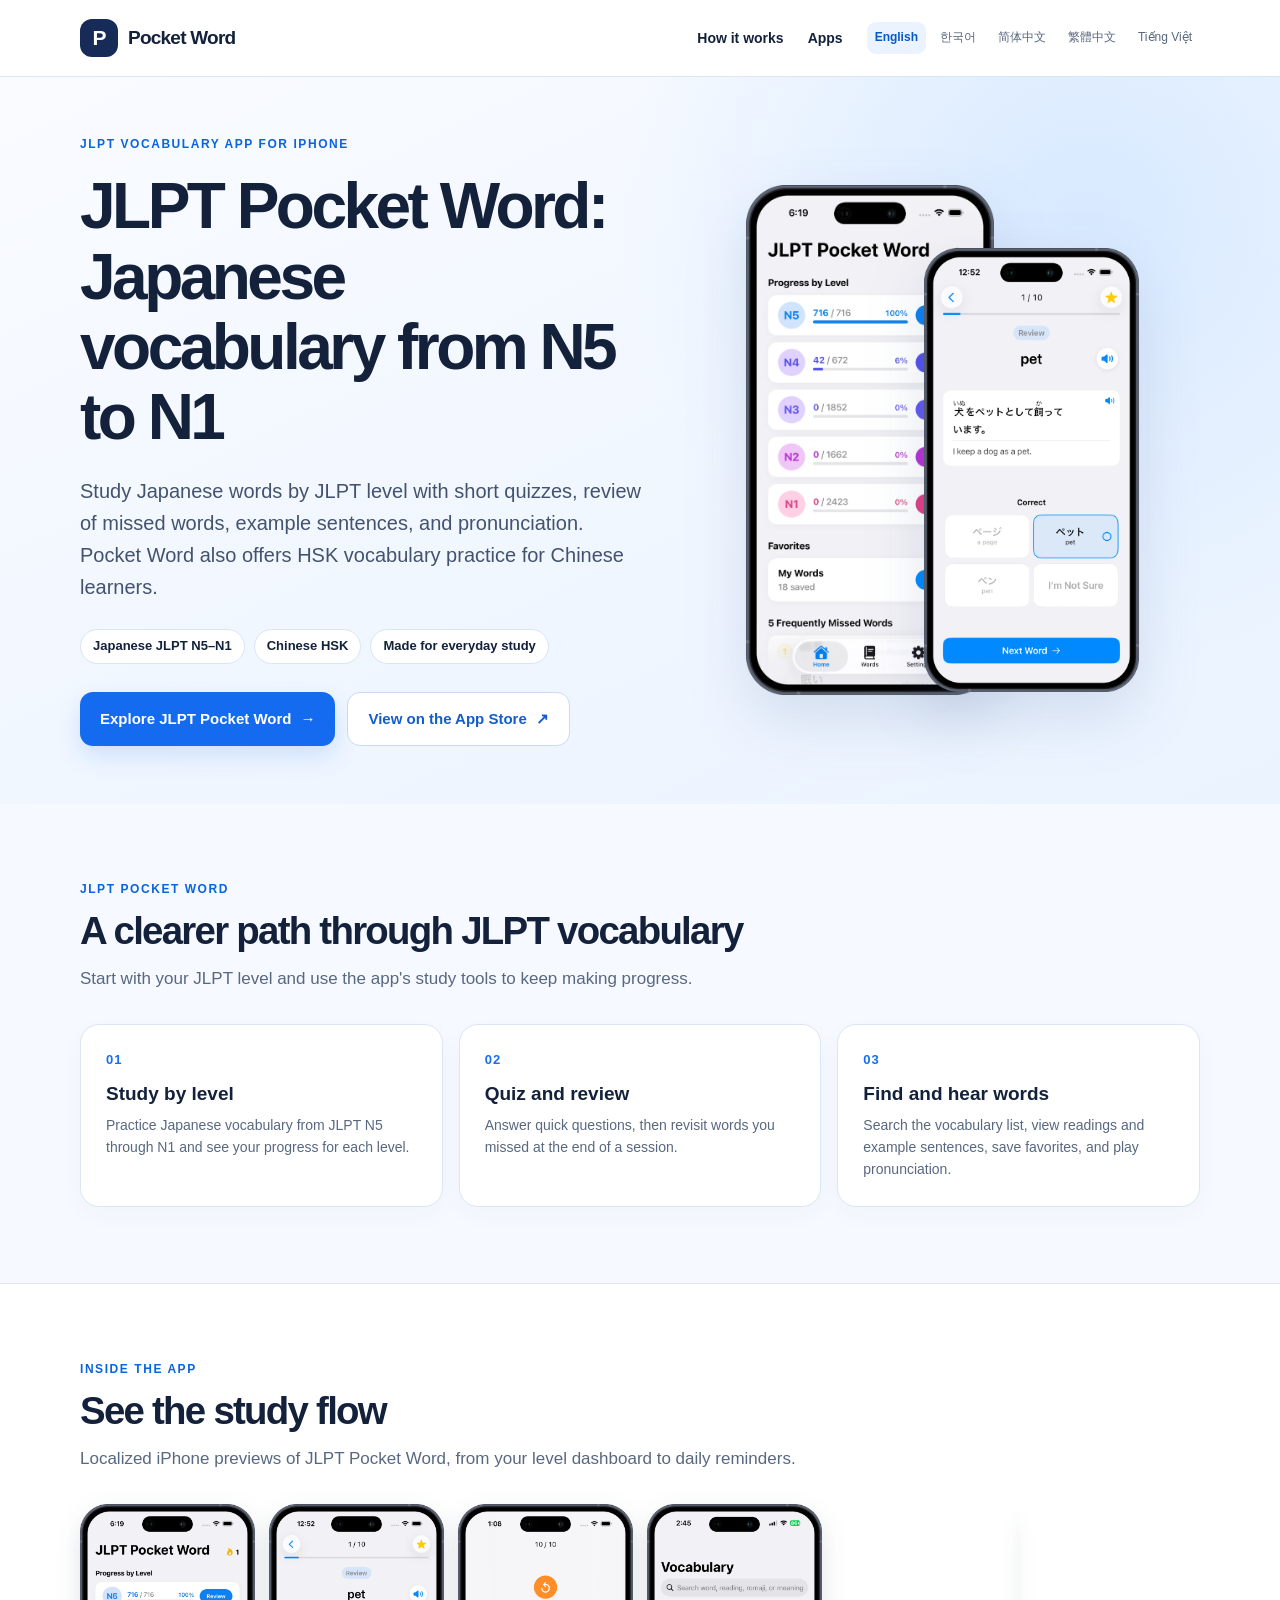
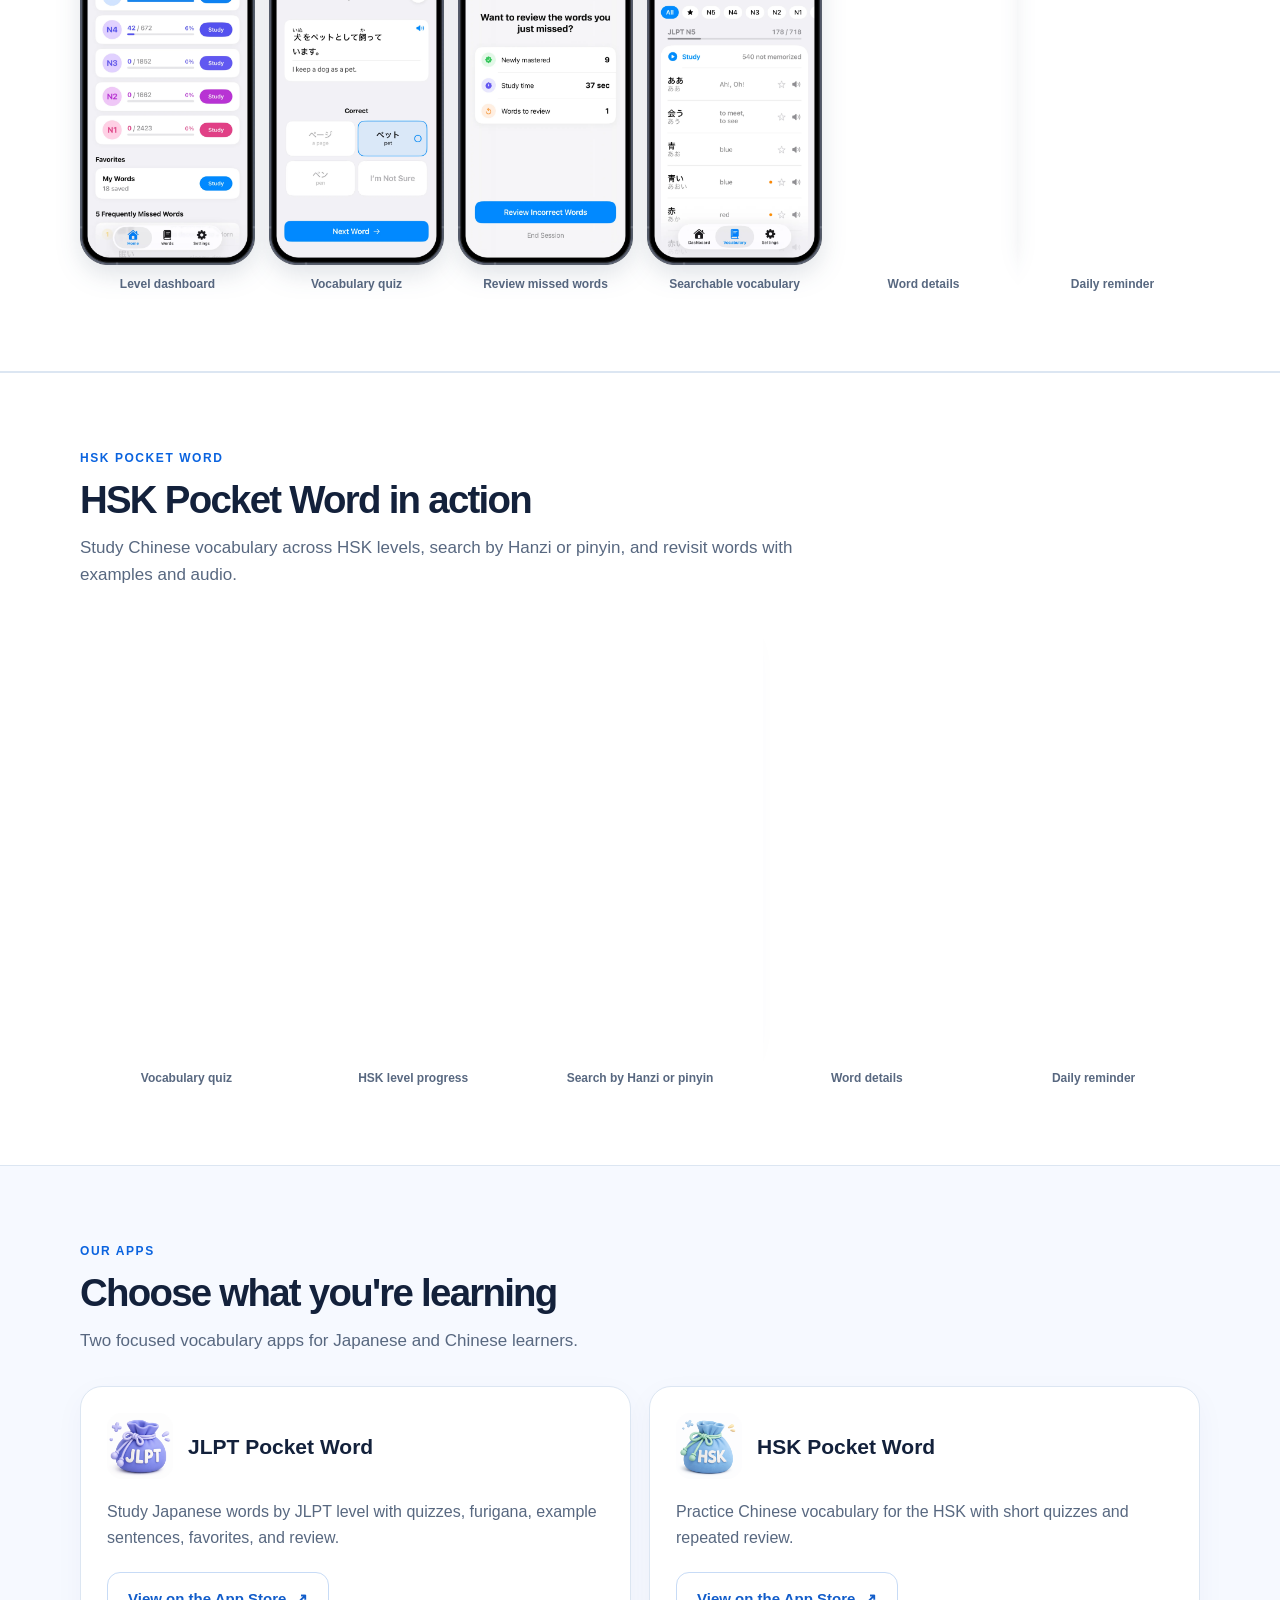
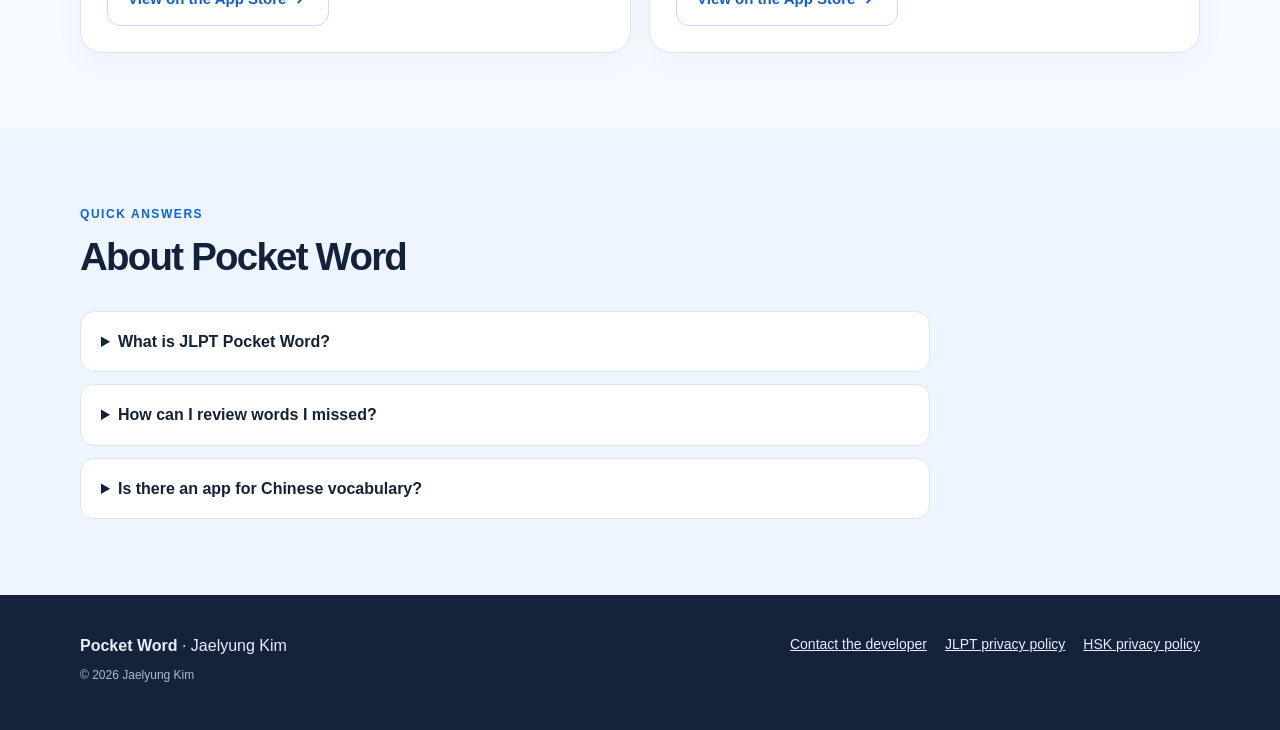
==== commit 99fe3e78: "Focus landing page hero on JLPT app discovery" ====
--- a/index.html
+++ b/index.html
@@ -35,8 +35,8 @@
   </div></header>
   <main>
     <div class="hero"><div class="wrap hero-grid">
-      <div><div class="eyebrow">Language learning, one word at a time</div><h1>Build a language habit that sticks.</h1><p class="lead">Pocket Word makes Japanese and Chinese vocabulary easier to practice in short, focused sessions. Choose a level, learn words, and come back to what needs review.</p>
-        <div class="hero-points"><span>Japanese JLPT N5–N1</span><span>Chinese HSK</span><span>Made for everyday study</span></div><a class="button" href="#features">Explore JLPT Pocket Word <span aria-hidden="true">→</span></a>
+      <div><div class="eyebrow">JLPT vocabulary app for iPhone</div><h1>JLPT Pocket Word: Japanese vocabulary from N5 to N1</h1><p class="lead">Study Japanese words by JLPT level with short quizzes, review of missed words, example sentences, and pronunciation. Pocket Word also offers HSK vocabulary practice for Chinese learners.</p>
+        <div class="hero-points"><span>Japanese JLPT N5–N1</span><span>Chinese HSK</span><span>Made for everyday study</span></div><div class="hero-actions"><a class="button" href="#features">Explore JLPT Pocket Word <span aria-hidden="true">→</span></a><a class="button secondary" href="https://apps.apple.com/app/id6768330065" target="_blank" rel="noopener noreferrer">View on the App Store <span aria-hidden="true">↗</span></a></div>
       </div>
       <div class="hero-art" aria-hidden="true"><img src="/images/en/1.webp" width="1183" height="2441" alt="" fetchpriority="high"><img src="/images/en/2.webp" width="1183" height="2441" alt=""></div>
     </div></div>
--- a/style.css
+++ b/style.css
@@ -1 +1 @@
-:root{--ink:#13213b;--muted:#586880;--blue:#146bef;--light:#eaf3ff;--line:#dce6f2;--paper:#fff;--bg:#f6f9ff}*{box-sizing:border-box}html{scroll-behavior:smooth}body{margin:0;background:var(--bg);color:var(--ink);font-family:-apple-system,BlinkMacSystemFont,"Segoe UI",Arial,"Noto Sans",sans-serif;line-height:1.6}a{color:inherit}a:focus-visible,button:focus-visible{outline:3px solid #ff9c36;outline-offset:4px}img{max-width:100%}.wrap{width:min(1120px,calc(100% - 40px));margin:auto}.site-header{background:#fff;border-bottom:1px solid var(--line)}.header-inner{min-height:76px;display:flex;align-items:center;justify-content:space-between;gap:24px;flex-wrap:wrap;padding:14px 0}.brand{display:flex;align-items:center;gap:10px;text-decoration:none;font-size:19px;font-weight:800;letter-spacing:-.04em}.brand-mark{display:grid;place-items:center;width:38px;height:38px;background:#172b59;color:white;border-radius:12px;font-size:21px}.header-actions{display:flex;align-items:center;gap:24px;flex-wrap:wrap}.header-actions>a{text-decoration:none;font-size:14px;font-weight:650}.language-nav{display:flex;align-items:center;gap:6px;flex-wrap:wrap}.language-nav a{font-size:12px;text-decoration:none;padding:6px 8px;border-radius:9px;color:var(--muted)}.language-nav a[aria-current=page]{background:var(--light);color:#0759c8;font-weight:800}.hero{overflow:hidden;background:radial-gradient(circle at 85% 20%,#d7e9ff 0,transparent 38%),linear-gradient(155deg,#f9fbff 0%,#eaf3ff 100%)}.hero-grid{display:grid;grid-template-columns:1.05fr .95fr;align-items:center;gap:36px;min-height:595px;padding:58px 0}.eyebrow{color:#0a63df;font-size:12px;font-weight:800;text-transform:uppercase;letter-spacing:.13em}.hero h1{font-size:clamp(39px,5vw,68px);line-height:1.1;letter-spacing:-.055em;margin:17px 0 22px;max-width:640px}.lead{font-size:clamp(17px,1.6vw,20px);color:#43536d;max-width:570px;margin:0 0 26px}.hero-points{display:flex;gap:9px;flex-wrap:wrap;margin-bottom:28px}.hero-points span{background:#fff;border:1px solid #d8e5f7;border-radius:100px;padding:6px 12px;font-size:13px;font-weight:700}.button{display:inline-flex;align-items:center;justify-content:center;gap:9px;border-radius:13px;background:var(--blue);color:#fff;text-decoration:none;font-size:15px;font-weight:800;padding:14px 20px;box-shadow:0 10px 24px #146bef28}.button:hover{background:#075ad5}.button.secondary{background:#fff;color:#125dca;border:1px solid #c7dbf6;box-shadow:none}.hero-art{display:flex;align-items:center;justify-content:center;min-width:0;height:510px}.hero-art img{height:100%;width:auto;object-fit:contain;filter:drop-shadow(0 24px 30px #284c8624)}.hero-art img+img{height:87%;margin-left:-70px;transform:translateY(30px)}section{padding:76px 0}.section-head{max-width:750px;margin-bottom:32px}.section-head h2{font-size:clamp(30px,3vw,43px);line-height:1.15;letter-spacing:-.045em;margin:10px 0 12px}.section-head p{font-size:17px;color:var(--muted);margin:0}.feature-grid{display:grid;grid-template-columns:repeat(3,1fr);gap:16px}.feature{background:#fff;border:1px solid var(--line);border-radius:19px;padding:25px;box-shadow:0 8px 25px #173f7c08}.feature .number{color:#1770eb;font-weight:900;font-size:13px;letter-spacing:.08em}.feature h3{font-size:19px;line-height:1.25;margin:11px 0 8px}.feature p{color:var(--muted);font-size:14px;margin:0}.gallery-section{background:#fff;border-block:1px solid var(--line)}.gallery{display:grid;grid-template-columns:repeat(6,minmax(0,1fr));gap:14px}.gallery-five{grid-template-columns:repeat(5,minmax(0,1fr))}.shot{margin:0;min-width:0}.shot img{display:block;width:100%;height:auto;filter:drop-shadow(0 10px 12px #1d335322)}.shot figcaption{font-size:12px;text-align:center;font-weight:700;color:var(--muted);margin-top:10px}.app-grid{display:grid;grid-template-columns:1fr 1fr;gap:18px}.app-card{background:#fff;border:1px solid var(--line);border-radius:22px;padding:26px;display:flex;flex-direction:column;box-shadow:0 9px 30px #173f7c0a}.app-card-head{display:flex;align-items:center;gap:15px;margin-bottom:12px}.app-card img{width:66px;height:66px;border-radius:15px}.app-card h3{font-size:21px;margin:0;line-height:1.2}.app-card p{color:var(--muted);margin:8px 0 22px;flex:1}.app-card .button{align-self:flex-start}.faq-section{background:#eef5ff}.faq-list{display:grid;gap:12px;max-width:850px}.faq-list details{background:#fff;border:1px solid var(--line);border-radius:14px;padding:17px 20px}.faq-list summary{cursor:pointer;font-weight:750}.faq-list p{margin:10px 0 0;color:var(--muted)}.site-footer{background:#15223c;color:#e6eeff;padding:38px 0}.footer-inner{display:flex;align-items:flex-start;justify-content:space-between;gap:20px;flex-wrap:wrap}.footer-inner p{margin:0 0 7px}.footer-inner a{color:#e6eeff}.footer-links{display:flex;gap:18px;flex-wrap:wrap;font-size:14px}.small{font-size:12px;color:#adbbd5}.sr-only{position:absolute;width:1px;height:1px;padding:0;margin:-1px;overflow:hidden;clip:rect(0,0,0,0);white-space:nowrap;border:0}@media(max-width:850px){.hero-grid{grid-template-columns:1fr;gap:12px;padding:52px 0 38px}.hero-art{height:440px}.feature-grid{grid-template-columns:1fr 1fr}.gallery{display:flex;overflow-x:auto;scroll-snap-type:x mandatory;padding-bottom:16px}.shot{flex:0 0 24%;scroll-snap-align:start}}@media(max-width:580px){.wrap{width:min(100% - 28px,1120px)}.header-inner{gap:11px}.header-actions{gap:10px}.header-actions>a{display:none}.language-nav a{font-size:11px;padding:5px 6px}.hero-grid{padding-top:42px}.hero h1{font-size:39px}.hero-art{height:370px}.hero-art img+img{margin-left:-60px}section{padding:55px 0}.feature-grid,.app-grid{grid-template-columns:1fr}.shot{flex-basis:37%}.section-head p{font-size:15px}}@media(prefers-reduced-motion:reduce){html{scroll-behavior:auto}}
+:root{--ink:#13213b;--muted:#586880;--blue:#146bef;--light:#eaf3ff;--line:#dce6f2;--paper:#fff;--bg:#f6f9ff}*{box-sizing:border-box}html{scroll-behavior:smooth}body{margin:0;background:var(--bg);color:var(--ink);font-family:-apple-system,BlinkMacSystemFont,"Segoe UI",Arial,"Noto Sans",sans-serif;line-height:1.6}a{color:inherit}a:focus-visible,button:focus-visible{outline:3px solid #ff9c36;outline-offset:4px}img{max-width:100%}.wrap{width:min(1120px,calc(100% - 40px));margin:auto}.site-header{background:#fff;border-bottom:1px solid var(--line)}.header-inner{min-height:76px;display:flex;align-items:center;justify-content:space-between;gap:24px;flex-wrap:wrap;padding:14px 0}.brand{display:flex;align-items:center;gap:10px;text-decoration:none;font-size:19px;font-weight:800;letter-spacing:-.04em}.brand-mark{display:grid;place-items:center;width:38px;height:38px;background:#172b59;color:white;border-radius:12px;font-size:21px}.header-actions{display:flex;align-items:center;gap:24px;flex-wrap:wrap}.header-actions>a{text-decoration:none;font-size:14px;font-weight:650}.language-nav{display:flex;align-items:center;gap:6px;flex-wrap:wrap}.language-nav a{font-size:12px;text-decoration:none;padding:6px 8px;border-radius:9px;color:var(--muted)}.language-nav a[aria-current=page]{background:var(--light);color:#0759c8;font-weight:800}.hero{overflow:hidden;background:radial-gradient(circle at 85% 20%,#d7e9ff 0,transparent 38%),linear-gradient(155deg,#f9fbff 0%,#eaf3ff 100%)}.hero-grid{display:grid;grid-template-columns:1.05fr .95fr;align-items:center;gap:36px;min-height:595px;padding:58px 0}.eyebrow{color:#0a63df;font-size:12px;font-weight:800;text-transform:uppercase;letter-spacing:.13em}.hero h1{font-size:clamp(39px,5vw,68px);line-height:1.1;letter-spacing:-.055em;margin:17px 0 22px;max-width:640px}.lead{font-size:clamp(17px,1.6vw,20px);color:#43536d;max-width:570px;margin:0 0 26px}.hero-points{display:flex;gap:9px;flex-wrap:wrap;margin-bottom:28px}.hero-points span{background:#fff;border:1px solid #d8e5f7;border-radius:100px;padding:6px 12px;font-size:13px;font-weight:700}.hero-actions{display:flex;gap:12px;flex-wrap:wrap}.button{display:inline-flex;align-items:center;justify-content:center;gap:9px;border-radius:13px;background:var(--blue);color:#fff;text-decoration:none;font-size:15px;font-weight:800;padding:14px 20px;box-shadow:0 10px 24px #146bef28}.button:hover{background:#075ad5}.button.secondary{background:#fff;color:#125dca;border:1px solid #c7dbf6;box-shadow:none}.hero-art{display:flex;align-items:center;justify-content:center;min-width:0;height:510px}.hero-art img{height:100%;width:auto;object-fit:contain;filter:drop-shadow(0 24px 30px #284c8624)}.hero-art img+img{height:87%;margin-left:-70px;transform:translateY(30px)}section{padding:76px 0}.section-head{max-width:750px;margin-bottom:32px}.section-head h2{font-size:clamp(30px,3vw,43px);line-height:1.15;letter-spacing:-.045em;margin:10px 0 12px}.section-head p{font-size:17px;color:var(--muted);margin:0}.feature-grid{display:grid;grid-template-columns:repeat(3,1fr);gap:16px}.feature{background:#fff;border:1px solid var(--line);border-radius:19px;padding:25px;box-shadow:0 8px 25px #173f7c08}.feature .number{color:#1770eb;font-weight:900;font-size:13px;letter-spacing:.08em}.feature h3{font-size:19px;line-height:1.25;margin:11px 0 8px}.feature p{color:var(--muted);font-size:14px;margin:0}.gallery-section{background:#fff;border-block:1px solid var(--line)}.gallery{display:grid;grid-template-columns:repeat(6,minmax(0,1fr));gap:14px}.gallery-five{grid-template-columns:repeat(5,minmax(0,1fr))}.shot{margin:0;min-width:0}.shot img{display:block;width:100%;height:auto;filter:drop-shadow(0 10px 12px #1d335322)}.shot figcaption{font-size:12px;text-align:center;font-weight:700;color:var(--muted);margin-top:10px}.app-grid{display:grid;grid-template-columns:1fr 1fr;gap:18px}.app-card{background:#fff;border:1px solid var(--line);border-radius:22px;padding:26px;display:flex;flex-direction:column;box-shadow:0 9px 30px #173f7c0a}.app-card-head{display:flex;align-items:center;gap:15px;margin-bottom:12px}.app-card img{width:66px;height:66px;border-radius:15px}.app-card h3{font-size:21px;margin:0;line-height:1.2}.app-card p{color:var(--muted);margin:8px 0 22px;flex:1}.app-card .button{align-self:flex-start}.faq-section{background:#eef5ff}.faq-list{display:grid;gap:12px;max-width:850px}.faq-list details{background:#fff;border:1px solid var(--line);border-radius:14px;padding:17px 20px}.faq-list summary{cursor:pointer;font-weight:750}.faq-list p{margin:10px 0 0;color:var(--muted)}.site-footer{background:#15223c;color:#e6eeff;padding:38px 0}.footer-inner{display:flex;align-items:flex-start;justify-content:space-between;gap:20px;flex-wrap:wrap}.footer-inner p{margin:0 0 7px}.footer-inner a{color:#e6eeff}.footer-links{display:flex;gap:18px;flex-wrap:wrap;font-size:14px}.small{font-size:12px;color:#adbbd5}.sr-only{position:absolute;width:1px;height:1px;padding:0;margin:-1px;overflow:hidden;clip:rect(0,0,0,0);white-space:nowrap;border:0}@media(max-width:850px){.hero-grid{grid-template-columns:1fr;gap:12px;padding:52px 0 38px}.hero-art{height:440px}.feature-grid{grid-template-columns:1fr 1fr}.gallery{display:flex;overflow-x:auto;scroll-snap-type:x mandatory;padding-bottom:16px}.shot{flex:0 0 24%;scroll-snap-align:start}}@media(max-width:580px){.wrap{width:min(100% - 28px,1120px)}.header-inner{gap:11px}.header-actions{gap:10px}.header-actions>a{display:none}.language-nav a{font-size:11px;padding:5px 6px}.hero-grid{padding-top:42px}.hero h1{font-size:39px}.hero-art{height:370px}.hero-art img+img{margin-left:-60px}section{padding:55px 0}.feature-grid,.app-grid{grid-template-columns:1fr}.shot{flex-basis:37%}.section-head p{font-size:15px}}@media(prefers-reduced-motion:reduce){html{scroll-behavior:auto}}
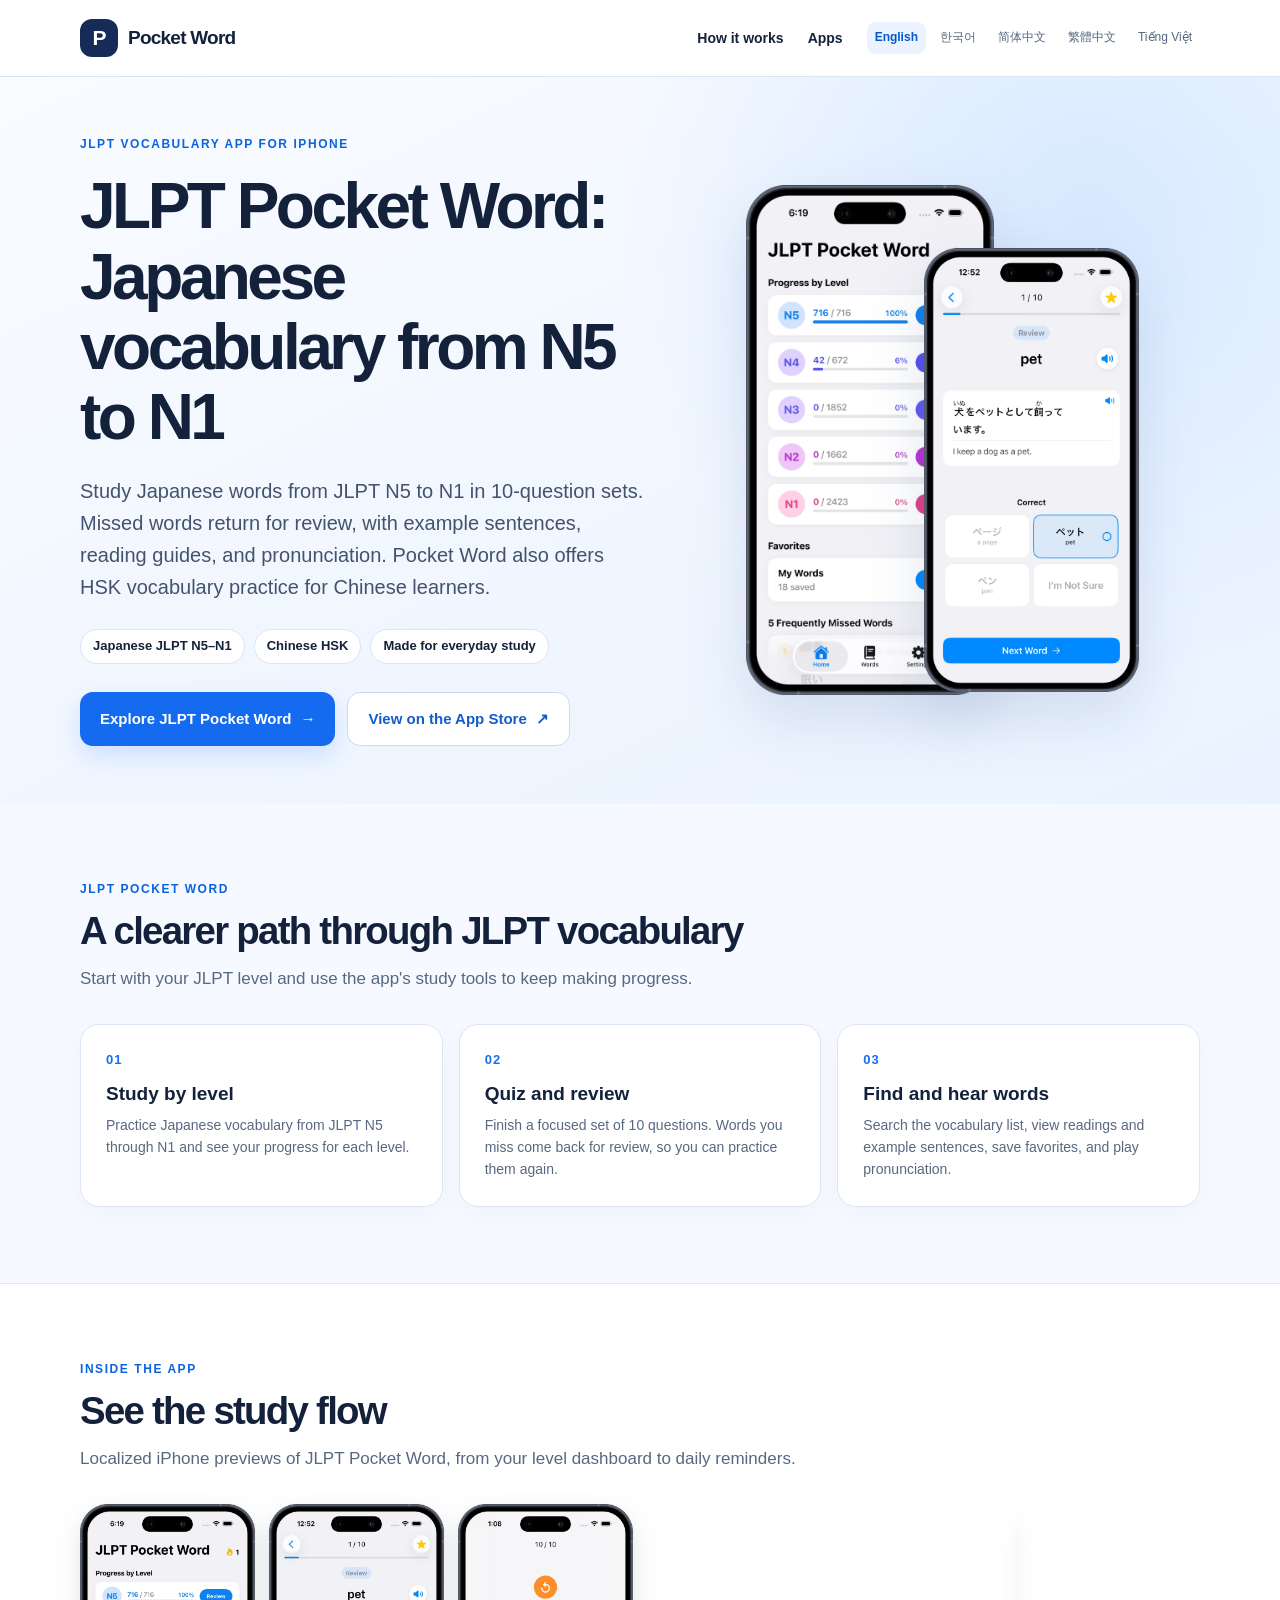
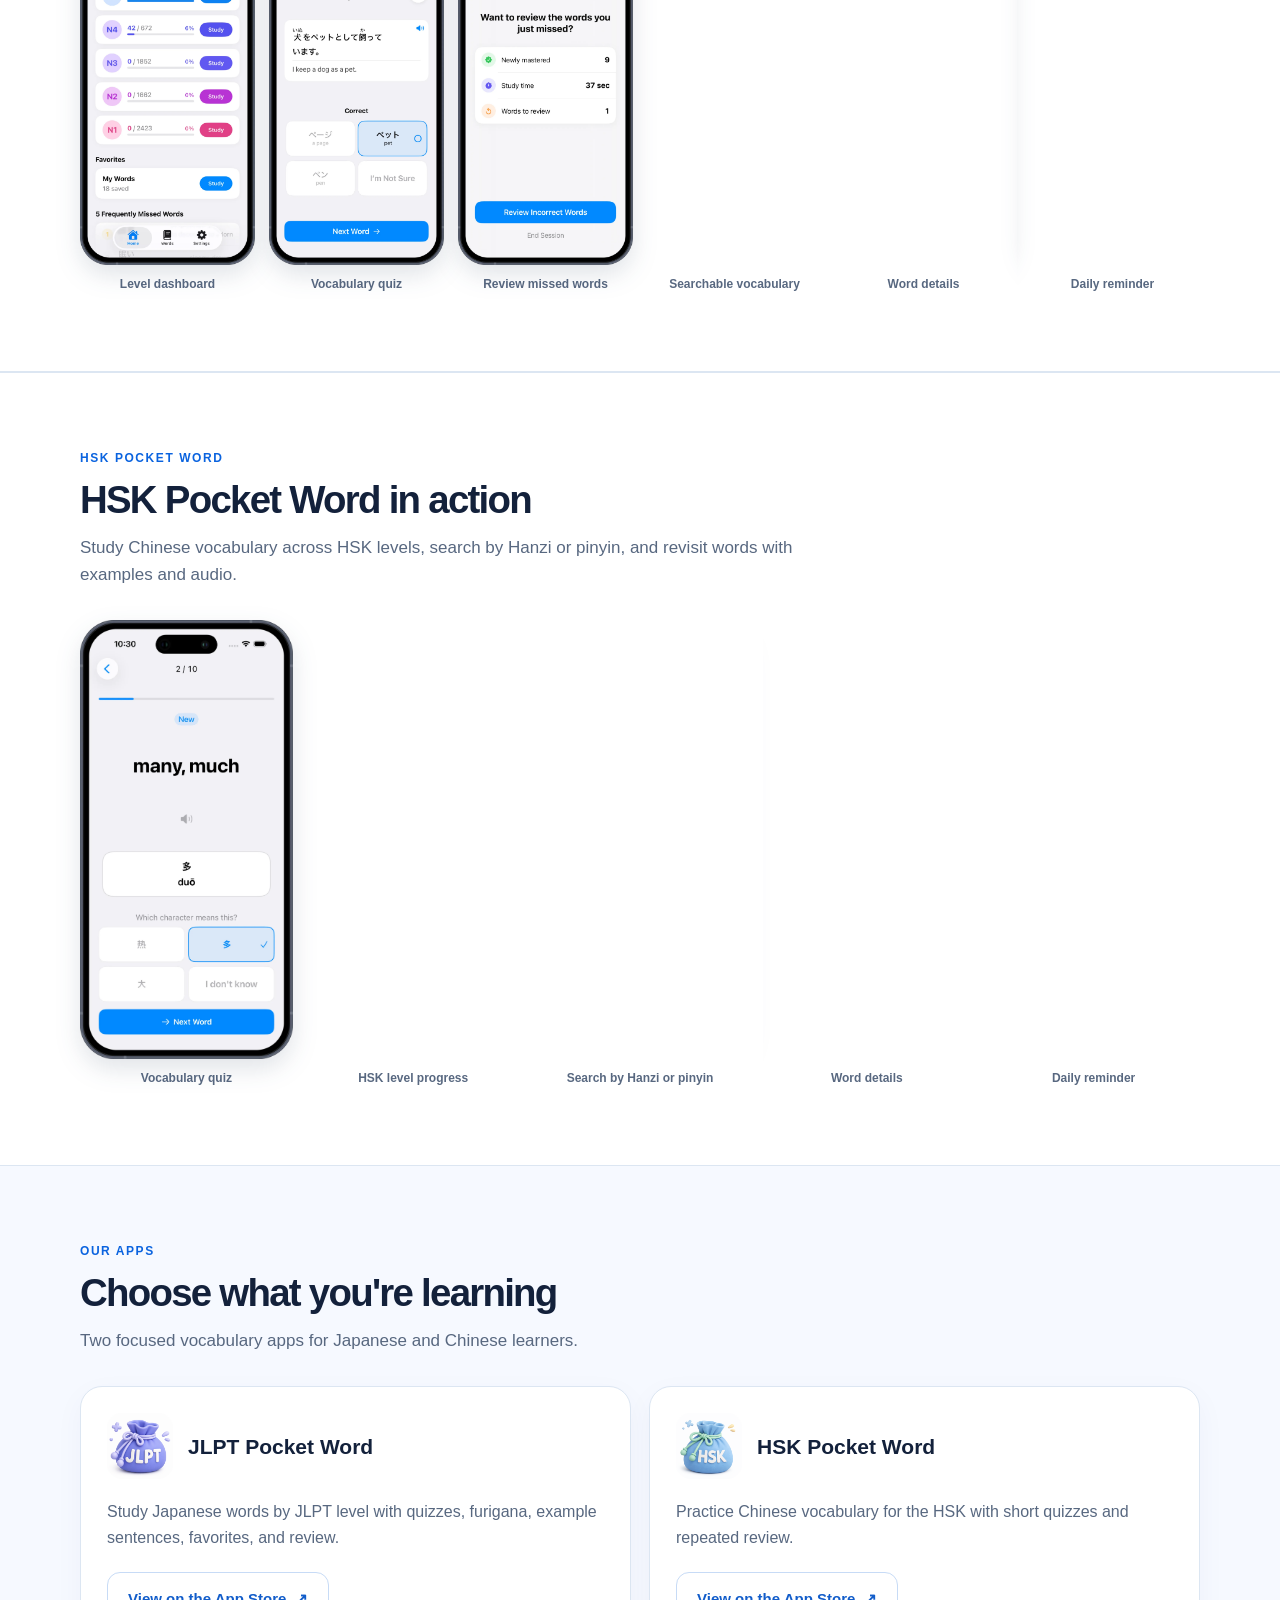
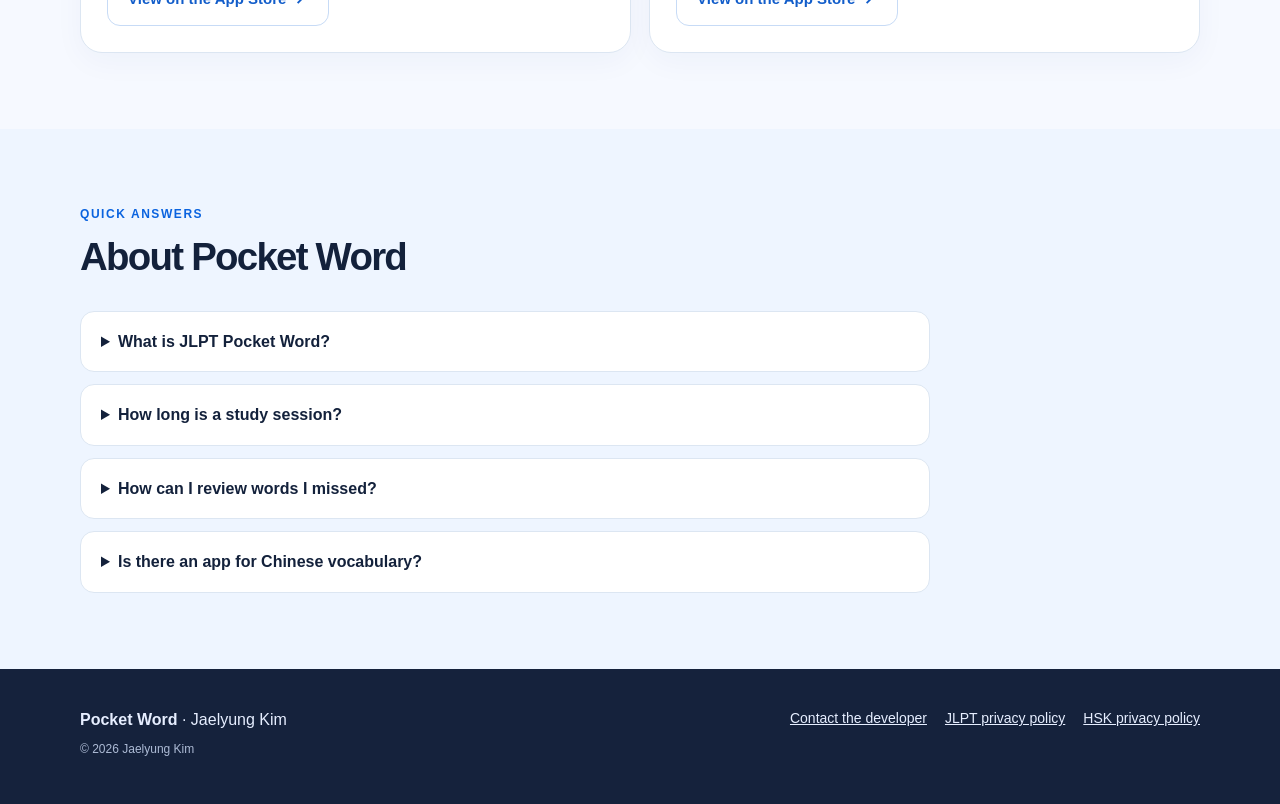
==== commit 37baa1c4: "Add concrete JLPT study details to localized pages" ====
--- a/index.html
+++ b/index.html
@@ -35,14 +35,14 @@
   </div></header>
   <main>
     <div class="hero"><div class="wrap hero-grid">
-      <div><div class="eyebrow">JLPT vocabulary app for iPhone</div><h1>JLPT Pocket Word: Japanese vocabulary from N5 to N1</h1><p class="lead">Study Japanese words by JLPT level with short quizzes, review of missed words, example sentences, and pronunciation. Pocket Word also offers HSK vocabulary practice for Chinese learners.</p>
+      <div><div class="eyebrow">JLPT vocabulary app for iPhone</div><h1>JLPT Pocket Word: Japanese vocabulary from N5 to N1</h1><p class="lead">Study Japanese words from JLPT N5 to N1 in 10-question sets. Missed words return for review, with example sentences, reading guides, and pronunciation. Pocket Word also offers HSK vocabulary practice for Chinese learners.</p>
         <div class="hero-points"><span>Japanese JLPT N5–N1</span><span>Chinese HSK</span><span>Made for everyday study</span></div><div class="hero-actions"><a class="button" href="#features">Explore JLPT Pocket Word <span aria-hidden="true">→</span></a><a class="button secondary" href="https://apps.apple.com/app/id6768330065" target="_blank" rel="noopener noreferrer">View on the App Store <span aria-hidden="true">↗</span></a></div>
       </div>
       <div class="hero-art" aria-hidden="true"><img src="/images/en/1.webp" width="1183" height="2441" alt="" fetchpriority="high"><img src="/images/en/2.webp" width="1183" height="2441" alt=""></div>
     </div></div>
     <section id="features"><div class="wrap">
       <div class="section-head"><div class="eyebrow">JLPT Pocket Word</div><h2>A clearer path through JLPT vocabulary</h2><p>Start with your JLPT level and use the app&#x27;s study tools to keep making progress.</p></div>
-      <div class="feature-grid"><article class="feature"><div class="number">01</div><h3>Study by level</h3><p>Practice Japanese vocabulary from JLPT N5 through N1 and see your progress for each level.</p></article><article class="feature"><div class="number">02</div><h3>Quiz and review</h3><p>Answer quick questions, then revisit words you missed at the end of a session.</p></article><article class="feature"><div class="number">03</div><h3>Find and hear words</h3><p>Search the vocabulary list, view readings and example sentences, save favorites, and play pronunciation.</p></article></div>
+      <div class="feature-grid"><article class="feature"><div class="number">01</div><h3>Study by level</h3><p>Practice Japanese vocabulary from JLPT N5 through N1 and see your progress for each level.</p></article><article class="feature"><div class="number">02</div><h3>Quiz and review</h3><p>Finish a focused set of 10 questions. Words you miss come back for review, so you can practice them again.</p></article><article class="feature"><div class="number">03</div><h3>Find and hear words</h3><p>Search the vocabulary list, view readings and example sentences, save favorites, and play pronunciation.</p></article></div>
     </div></section>
     <section class="gallery-section" id="preview"><div class="wrap">
       <div class="section-head"><div class="eyebrow">Inside the app</div><h2>See the study flow</h2><p>Localized iPhone previews of JLPT Pocket Word, from your level dashboard to daily reminders.</p></div>
@@ -61,7 +61,7 @@
     </div></section>
     <section class="faq-section"><div class="wrap">
       <div class="section-head"><div class="eyebrow">Quick answers</div><h2>About Pocket Word</h2></div>
-      <div class="faq-list"><details><summary>What is JLPT Pocket Word?</summary><p>JLPT Pocket Word is an iPhone vocabulary app for Japanese learners. It organizes words by JLPT level from N5 to N1 and offers quizzes, review, pronunciation, and examples.</p></details><details><summary>How can I review words I missed?</summary><p>After a quiz, the results screen offers a way to review incorrect words. You can also save words as favorites and find them in the vocabulary list.</p></details><details><summary>Is there an app for Chinese vocabulary?</summary><p>Yes. HSK Pocket Word is the companion app for Chinese HSK vocabulary practice.</p></details></div>
+      <div class="faq-list"><details><summary>What is JLPT Pocket Word?</summary><p>JLPT Pocket Word is an iPhone vocabulary app for Japanese learners. It organizes words by JLPT level from N5 to N1 and offers quizzes, review, pronunciation, and examples.</p></details><details><summary>How long is a study session?</summary><p>Each study set has 10 questions, so you can practice JLPT vocabulary in a short break.</p></details><details><summary>How can I review words I missed?</summary><p>Missed words return automatically for review. You can also review them after a quiz, save favorites, or find words in the vocabulary list.</p></details><details><summary>Is there an app for Chinese vocabulary?</summary><p>Yes. HSK Pocket Word is the companion app for Chinese HSK vocabulary practice.</p></details></div>
     </div></section>
   </main>
   <footer class="site-footer"><div class="wrap footer-inner"><div><p><strong>Pocket Word</strong> · Jaelyung Kim</p><p class="small">© 2026 Jaelyung Kim</p></div><div class="footer-links"><a href="mailto:jaekim7724@gmail.com">Contact the developer</a><a href="/jlpt/privacy/#en">JLPT privacy policy</a><a href="/hsk/privacy/#en">HSK privacy policy</a></div></div></footer>
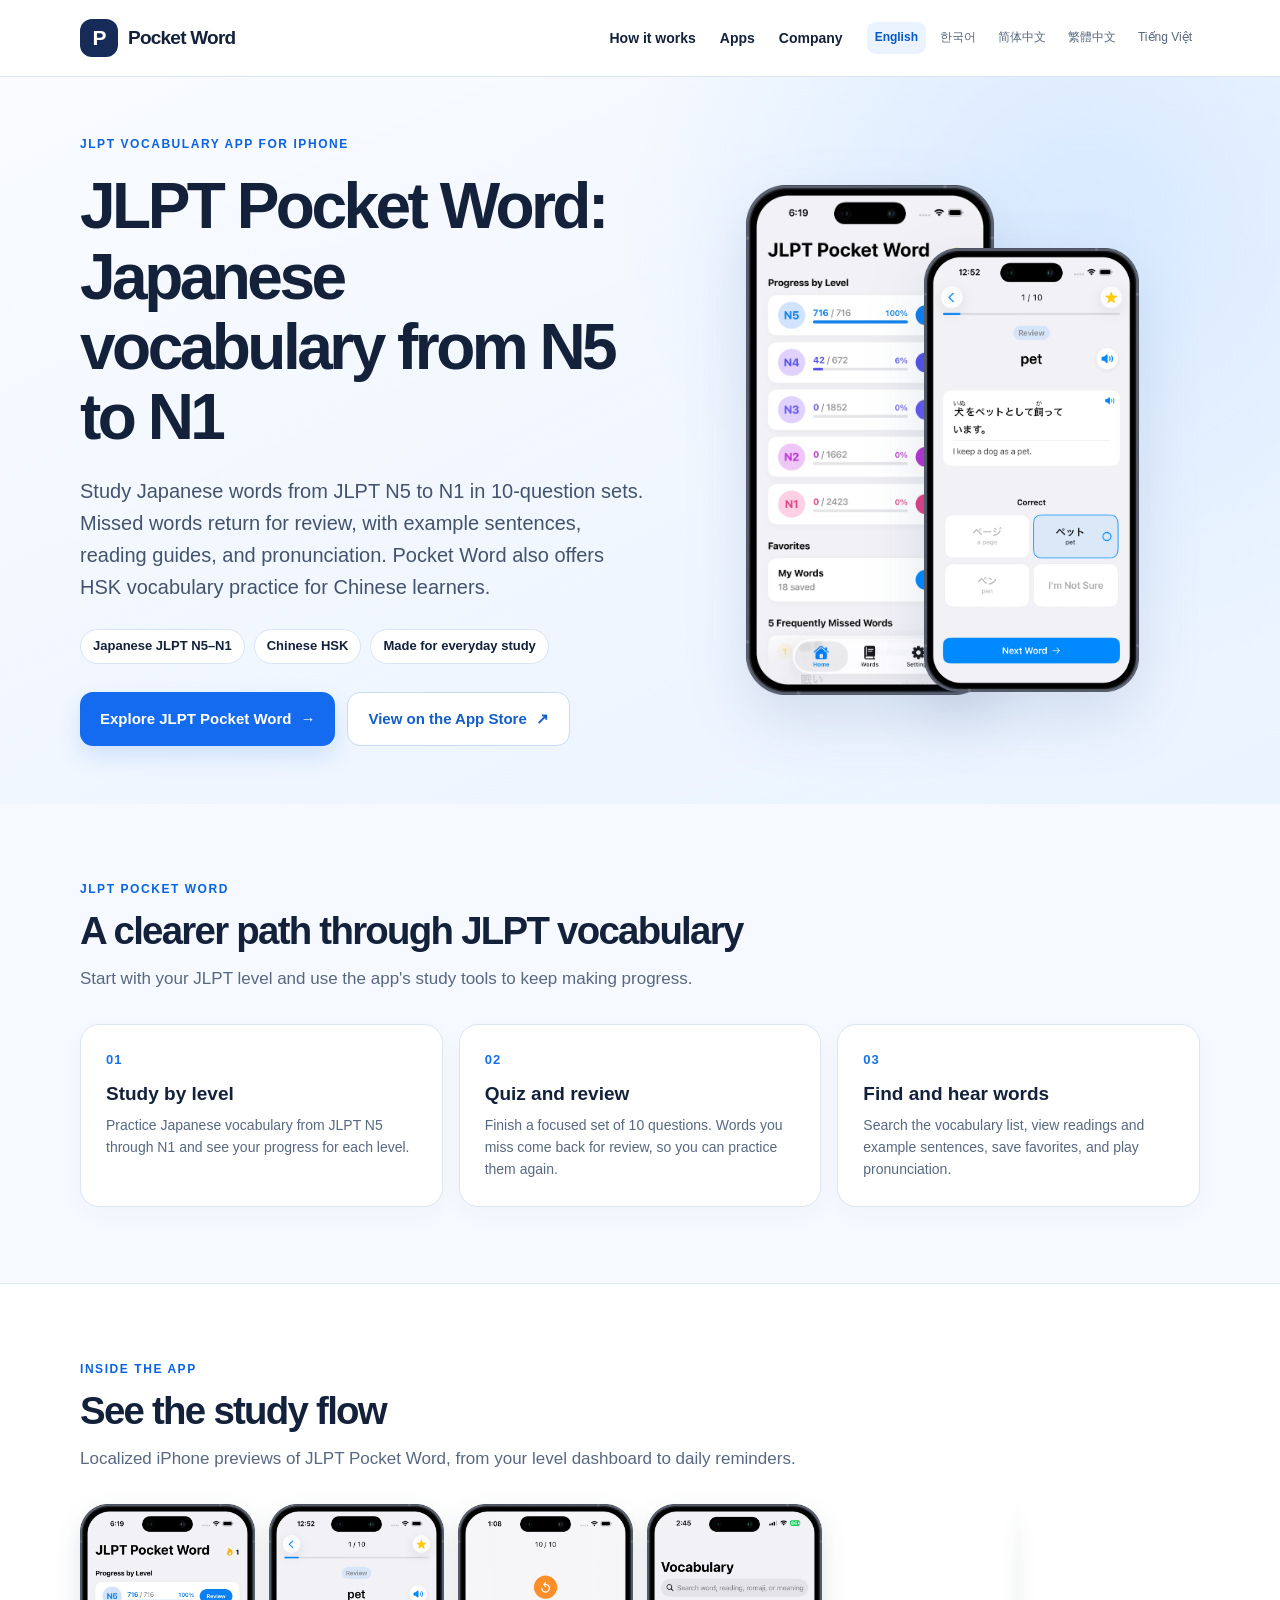
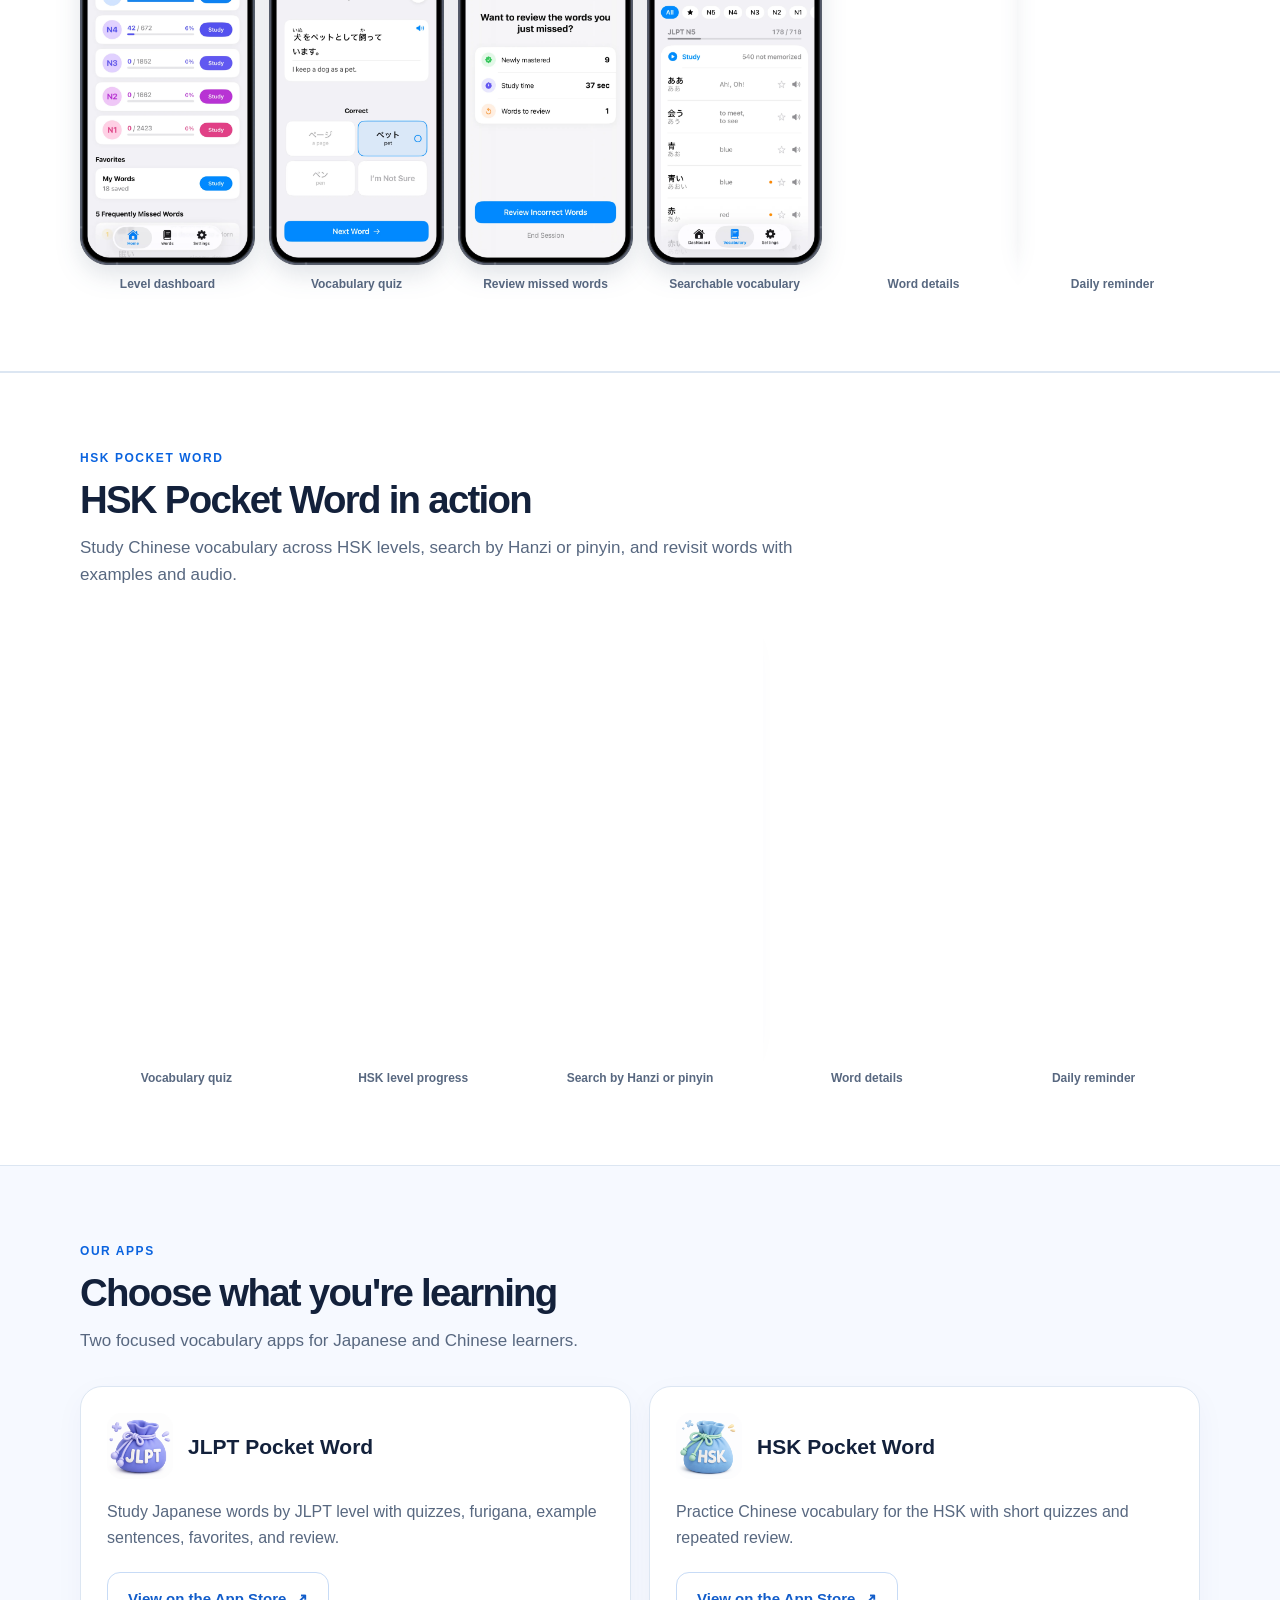
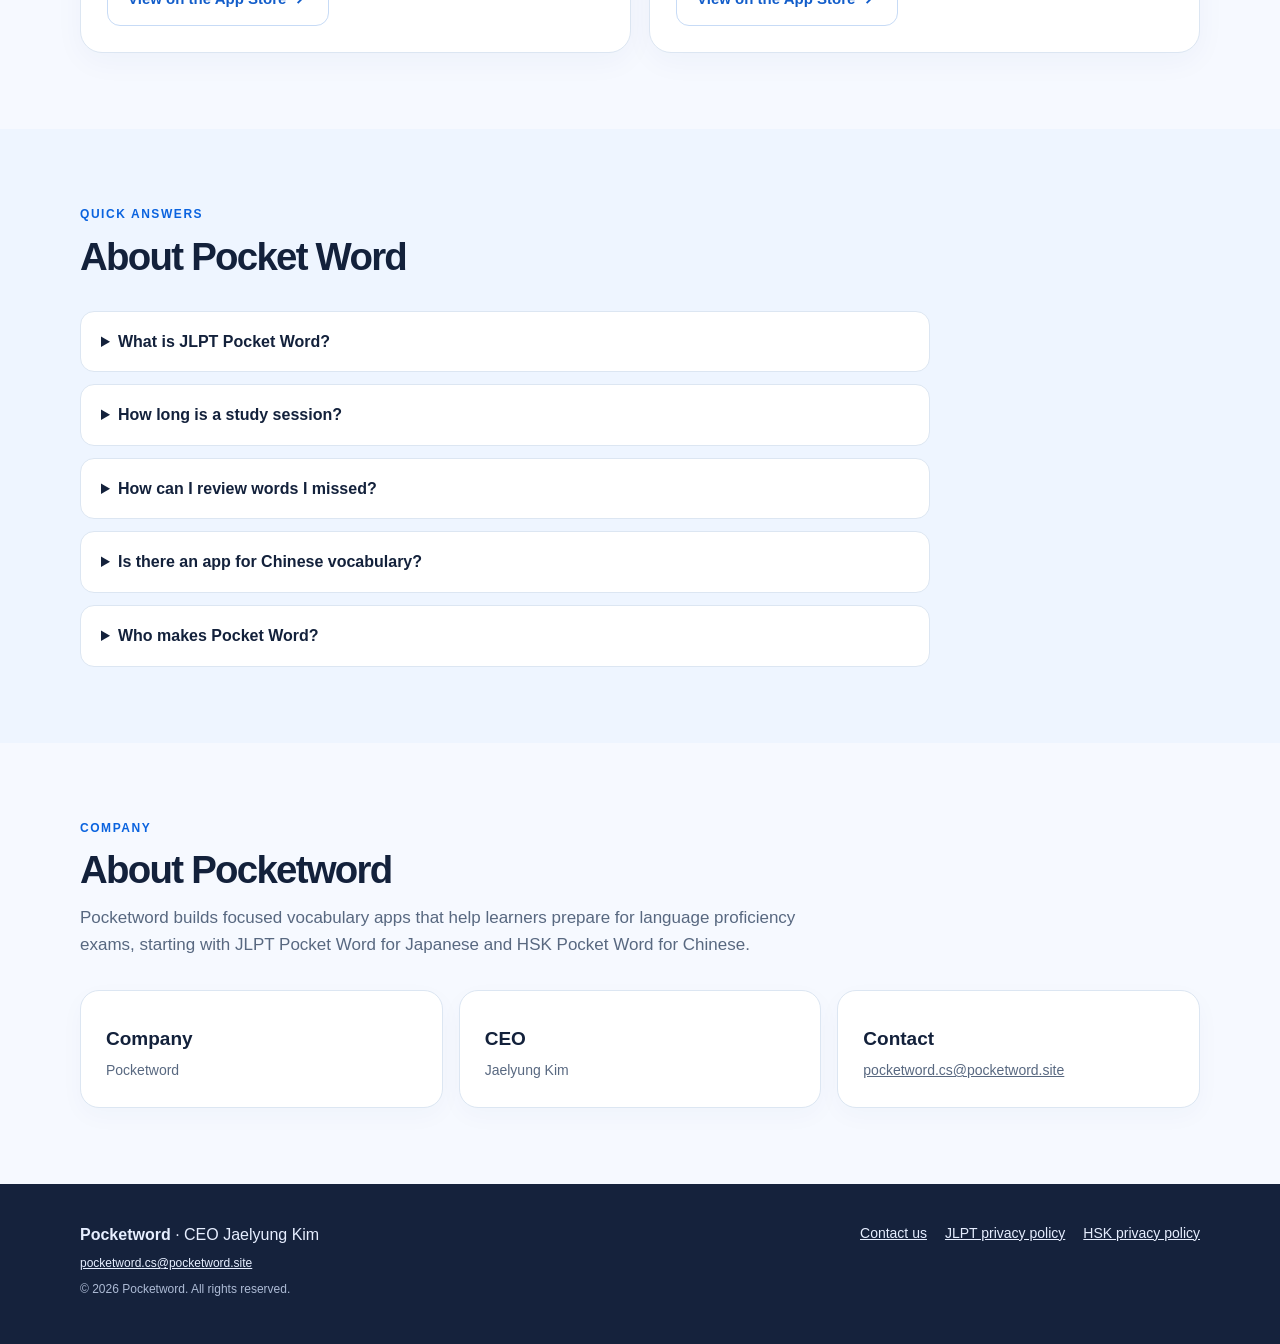
==== commit b13e60b6: "Update index.html" ====
--- a/index.html
+++ b/index.html
@@ -7,29 +7,29 @@
   <meta name="description" content="Explore JLPT Pocket Word for Japanese and HSK Pocket Word for Chinese. Study vocabulary by level with quick quizzes, review, pronunciation, and daily practice.">
   <meta name="robots" content="index,follow,max-image-preview:large">
   <meta name="google-site-verification" content="16IrVjWZvAI2gsgWfEkJJM5fsrkRQNJg6jO9v7mw_cU">
-  <link rel="canonical" href="https://jaelyung.github.io/">
-  <link rel="alternate" hreflang="en" href="https://jaelyung.github.io/">
-<link rel="alternate" hreflang="ko" href="https://jaelyung.github.io/ko/">
-<link rel="alternate" hreflang="zh-CN" href="https://jaelyung.github.io/zh-cn/">
-<link rel="alternate" hreflang="zh-TW" href="https://jaelyung.github.io/zh-tw/">
-<link rel="alternate" hreflang="vi" href="https://jaelyung.github.io/vi/">
-<link rel="alternate" hreflang="x-default" href="https://jaelyung.github.io/">
+  <link rel="canonical" href="https://pocketword.site/">
+  <link rel="alternate" hreflang="en" href="https://pocketword.site/">
+<link rel="alternate" hreflang="ko" href="https://pocketword.site/ko/">
+<link rel="alternate" hreflang="zh-CN" href="https://pocketword.site/zh-cn/">
+<link rel="alternate" hreflang="zh-TW" href="https://pocketword.site/zh-tw/">
+<link rel="alternate" hreflang="vi" href="https://pocketword.site/vi/">
+<link rel="alternate" hreflang="x-default" href="https://pocketword.site/">
   <meta property="og:type" content="website">
   <meta property="og:site_name" content="Pocket Word">
   <meta property="og:locale" content="en">
   <meta property="og:title" content="JLPT Pocket Word &amp; HSK Pocket Word | Pocket Word">
   <meta property="og:description" content="Explore JLPT Pocket Word for Japanese and HSK Pocket Word for Chinese. Study vocabulary by level with quick quizzes, review, pronunciation, and daily practice.">
-  <meta property="og:url" content="https://jaelyung.github.io/">
-  <meta property="og:image" content="https://jaelyung.github.io/images/en/1.webp">
+  <meta property="og:url" content="https://pocketword.site/">
+  <meta property="og:image" content="https://pocketword.site/images/en/1.webp">
   <meta name="twitter:card" content="summary_large_image">
   <link rel="icon" href="/jlpt-pocket-word.png">
   <link rel="stylesheet" href="/style.css">
-  <script type="application/ld+json">{"@context": "https://schema.org", "@graph": [{"@type": "Organization", "@id": "https://jaelyung.github.io/#organization", "name": "Pocket Word", "url": "https://jaelyung.github.io/", "email": "jaekim7724@gmail.com", "founder": {"@type": "Person", "name": "Jaelyung Kim"}}, {"@type": "WebPage", "@id": "https://jaelyung.github.io/#webpage", "url": "https://jaelyung.github.io/", "name": "JLPT Pocket Word & HSK Pocket Word | Pocket Word", "description": "Explore JLPT Pocket Word for Japanese and HSK Pocket Word for Chinese. Study vocabulary by level with quick quizzes, review, pronunciation, and daily practice.", "inLanguage": "en", "isPartOf": {"@id": "https://jaelyung.github.io/#website"}, "about": [{"@id": "https://jaelyung.github.io/#jlpt"}, {"@id": "https://jaelyung.github.io/#hsk"}]}, {"@type": "WebSite", "@id": "https://jaelyung.github.io/#website", "name": "Pocket Word", "url": "https://jaelyung.github.io/", "publisher": {"@id": "https://jaelyung.github.io/#organization"}, "inLanguage": ["en", "ko", "zh-CN", "zh-TW", "vi"]}, {"@type": "SoftwareApplication", "@id": "https://jaelyung.github.io/#jlpt", "name": "JLPT Pocket Word", "alternateName": "JLPT Pocket Word", "applicationCategory": "EducationalApplication", "operatingSystem": "iOS", "url": "https://apps.apple.com/app/id6768330065", "downloadUrl": "https://apps.apple.com/app/id6768330065", "image": "https://jaelyung.github.io/jlpt-pocket-word.png", "screenshot": ["https://jaelyung.github.io/images/en/1.webp", "https://jaelyung.github.io/images/en/2.webp", "https://jaelyung.github.io/images/en/3.webp", "https://jaelyung.github.io/images/en/4.webp", "https://jaelyung.github.io/images/en/5.webp", "https://jaelyung.github.io/images/en/6.webp"], "description": "Study Japanese words by JLPT level with quizzes, furigana, example sentences, favorites, and review.", "publisher": {"@id": "https://jaelyung.github.io/#organization"}}, {"@type": "SoftwareApplication", "@id": "https://jaelyung.github.io/#hsk", "name": "HSK Pocket Word", "applicationCategory": "EducationalApplication", "operatingSystem": "iOS", "url": "https://apps.apple.com/app/id6761183360", "downloadUrl": "https://apps.apple.com/app/id6761183360", "image": "https://jaelyung.github.io/hsk-pocket-word.png", "screenshot": ["https://jaelyung.github.io/images/hsk/en/1.webp", "https://jaelyung.github.io/images/hsk/en/2.webp", "https://jaelyung.github.io/images/hsk/en/3.webp", "https://jaelyung.github.io/images/hsk/en/4.webp", "https://jaelyung.github.io/images/hsk/en/5.webp"], "description": "Practice Chinese vocabulary for the HSK with short quizzes and repeated review.", "publisher": {"@id": "https://jaelyung.github.io/#organization"}}]}</script>
+  <script type="application/ld+json">{"@context": "https://schema.org", "@graph": [{"@type": "Organization", "@id": "https://pocketword.site/#organization", "name": "Pocketword", "legalName": "Pocketword", "brand": "Pocket Word", "url": "https://pocketword.site/", "logo": "https://pocketword.site/jlpt-pocket-word.png", "email": "pocketword.cs@pocketword.site", "contactPoint": {"@type": "ContactPoint", "contactType": "customer support", "email": "pocketword.cs@pocketword.site"}, "founder": {"@type": "Person", "name": "Jaelyung Kim"}}, {"@type": "WebPage", "@id": "https://pocketword.site/#webpage", "url": "https://pocketword.site/", "name": "JLPT Pocket Word & HSK Pocket Word | Pocket Word", "description": "Explore JLPT Pocket Word for Japanese and HSK Pocket Word for Chinese. Study vocabulary by level with quick quizzes, review, pronunciation, and daily practice.", "inLanguage": "en", "isPartOf": {"@id": "https://pocketword.site/#website"}, "about": [{"@id": "https://pocketword.site/#jlpt"}, {"@id": "https://pocketword.site/#hsk"}]}, {"@type": "WebSite", "@id": "https://pocketword.site/#website", "name": "Pocket Word", "url": "https://pocketword.site/", "publisher": {"@id": "https://pocketword.site/#organization"}, "inLanguage": ["en", "ko", "zh-CN", "zh-TW", "vi"]}, {"@type": "SoftwareApplication", "@id": "https://pocketword.site/#jlpt", "name": "JLPT Pocket Word", "alternateName": "JLPT Pocket Word", "applicationCategory": "EducationalApplication", "operatingSystem": "iOS", "url": "https://apps.apple.com/app/id6768330065", "downloadUrl": "https://apps.apple.com/app/id6768330065", "image": "https://pocketword.site/jlpt-pocket-word.png", "screenshot": ["https://pocketword.site/images/en/1.webp", "https://pocketword.site/images/en/2.webp", "https://pocketword.site/images/en/3.webp", "https://pocketword.site/images/en/4.webp", "https://pocketword.site/images/en/5.webp", "https://pocketword.site/images/en/6.webp"], "description": "Study Japanese words by JLPT level with quizzes, furigana, example sentences, favorites, and review.", "publisher": {"@id": "https://pocketword.site/#organization"}}, {"@type": "SoftwareApplication", "@id": "https://pocketword.site/#hsk", "name": "HSK Pocket Word", "applicationCategory": "EducationalApplication", "operatingSystem": "iOS", "url": "https://apps.apple.com/app/id6761183360", "downloadUrl": "https://apps.apple.com/app/id6761183360", "image": "https://pocketword.site/hsk-pocket-word.png", "screenshot": ["https://pocketword.site/images/hsk/en/1.webp", "https://pocketword.site/images/hsk/en/2.webp", "https://pocketword.site/images/hsk/en/3.webp", "https://pocketword.site/images/hsk/en/4.webp", "https://pocketword.site/images/hsk/en/5.webp"], "description": "Practice Chinese vocabulary for the HSK with short quizzes and repeated review.", "publisher": {"@id": "https://pocketword.site/#organization"}}]}</script>
 </head>
 <body>
   <header class="site-header"><div class="wrap header-inner">
     <a class="brand" href="/"><span class="brand-mark" aria-hidden="true">P</span>Pocket Word</a>
-    <div class="header-actions"><a href="#features">How it works</a><a href="#apps">Apps</a>
+    <div class="header-actions"><a href="#features">How it works</a><a href="#apps">Apps</a><a href="#company">Company</a>
       <nav class="language-nav" aria-label="Language"><a href="/" hreflang="en" lang="en" aria-current="page">English</a><a href="/ko/" hreflang="ko" lang="ko">한국어</a><a href="/zh-cn/" hreflang="zh-CN" lang="zh-CN">简体中文</a><a href="/zh-tw/" hreflang="zh-TW" lang="zh-TW">繁體中文</a><a href="/vi/" hreflang="vi" lang="vi">Tiếng Việt</a></nav>
     </div>
   </div></header>
@@ -61,9 +61,17 @@
     </div></section>
     <section class="faq-section"><div class="wrap">
       <div class="section-head"><div class="eyebrow">Quick answers</div><h2>About Pocket Word</h2></div>
-      <div class="faq-list"><details><summary>What is JLPT Pocket Word?</summary><p>JLPT Pocket Word is an iPhone vocabulary app for Japanese learners. It organizes words by JLPT level from N5 to N1 and offers quizzes, review, pronunciation, and examples.</p></details><details><summary>How long is a study session?</summary><p>Each study set has 10 questions, so you can practice JLPT vocabulary in a short break.</p></details><details><summary>How can I review words I missed?</summary><p>Missed words return automatically for review. You can also review them after a quiz, save favorites, or find words in the vocabulary list.</p></details><details><summary>Is there an app for Chinese vocabulary?</summary><p>Yes. HSK Pocket Word is the companion app for Chinese HSK vocabulary practice.</p></details></div>
+      <div class="faq-list"><details><summary>What is JLPT Pocket Word?</summary><p>JLPT Pocket Word is an iPhone vocabulary app for Japanese learners. It organizes words by JLPT level from N5 to N1 and offers quizzes, review, pronunciation, and examples.</p></details><details><summary>How long is a study session?</summary><p>Each study set has 10 questions, so you can practice JLPT vocabulary in a short break.</p></details><details><summary>How can I review words I missed?</summary><p>Missed words return automatically for review. You can also review them after a quiz, save favorites, or find words in the vocabulary list.</p></details><details><summary>Is there an app for Chinese vocabulary?</summary><p>Yes. HSK Pocket Word is the companion app for Chinese HSK vocabulary practice.</p></details><details><summary>Who makes Pocket Word?</summary><p>Pocket Word apps are built and operated by Pocketword, a language-learning app company. For support or business inquiries, email <a href="mailto:pocketword.cs@pocketword.site">pocketword.cs@pocketword.site</a>.</p></details></div>
+    </div></section>
+    <section id="company"><div class="wrap">
+      <div class="section-head"><div class="eyebrow">Company</div><h2>About Pocketword</h2><p>Pocketword builds focused vocabulary apps that help learners prepare for language proficiency exams, starting with JLPT Pocket Word for Japanese and HSK Pocket Word for Chinese.</p></div>
+      <div class="feature-grid">
+        <article class="feature"><h3>Company</h3><p>Pocketword</p></article>
+        <article class="feature"><h3>CEO</h3><p>Jaelyung Kim</p></article>
+        <article class="feature"><h3>Contact</h3><p><a href="mailto:pocketword.cs@pocketword.site">pocketword.cs@pocketword.site</a></p></article>
+      </div>
     </div></section>
   </main>
-  <footer class="site-footer"><div class="wrap footer-inner"><div><p><strong>Pocket Word</strong> · Jaelyung Kim</p><p class="small">© 2026 Jaelyung Kim</p></div><div class="footer-links"><a href="mailto:jaekim7724@gmail.com">Contact the developer</a><a href="/jlpt/privacy/#en">JLPT privacy policy</a><a href="/hsk/privacy/#en">HSK privacy policy</a></div></div></footer>
+  <footer class="site-footer"><div class="wrap footer-inner"><div><p><strong>Pocketword</strong> · CEO Jaelyung Kim</p><p class="small"><a href="mailto:pocketword.cs@pocketword.site">pocketword.cs@pocketword.site</a></p><p class="small">© 2026 Pocketword. All rights reserved.</p></div><div class="footer-links"><a href="mailto:pocketword.cs@pocketword.site">Contact us</a><a href="/jlpt/privacy/#en">JLPT privacy policy</a><a href="/hsk/privacy/#en">HSK privacy policy</a></div></div></footer>
 </body>
 </html>
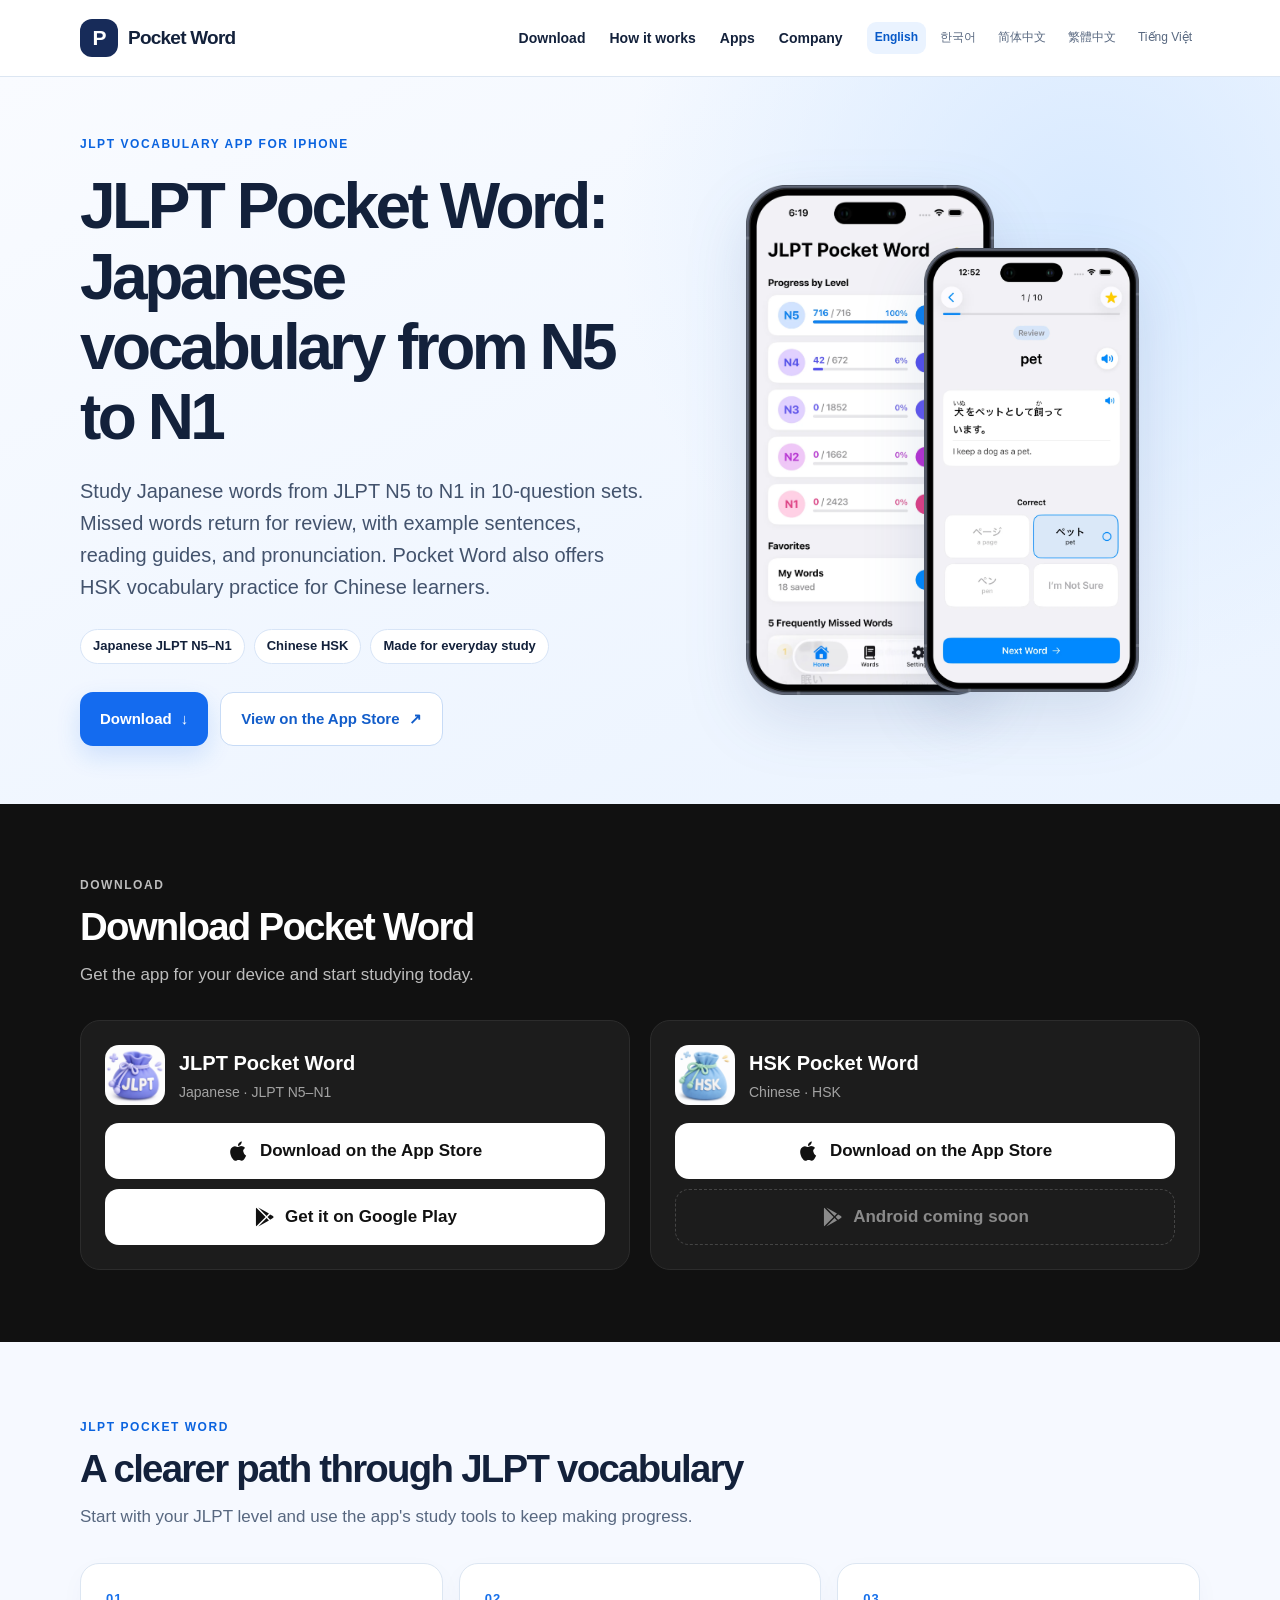
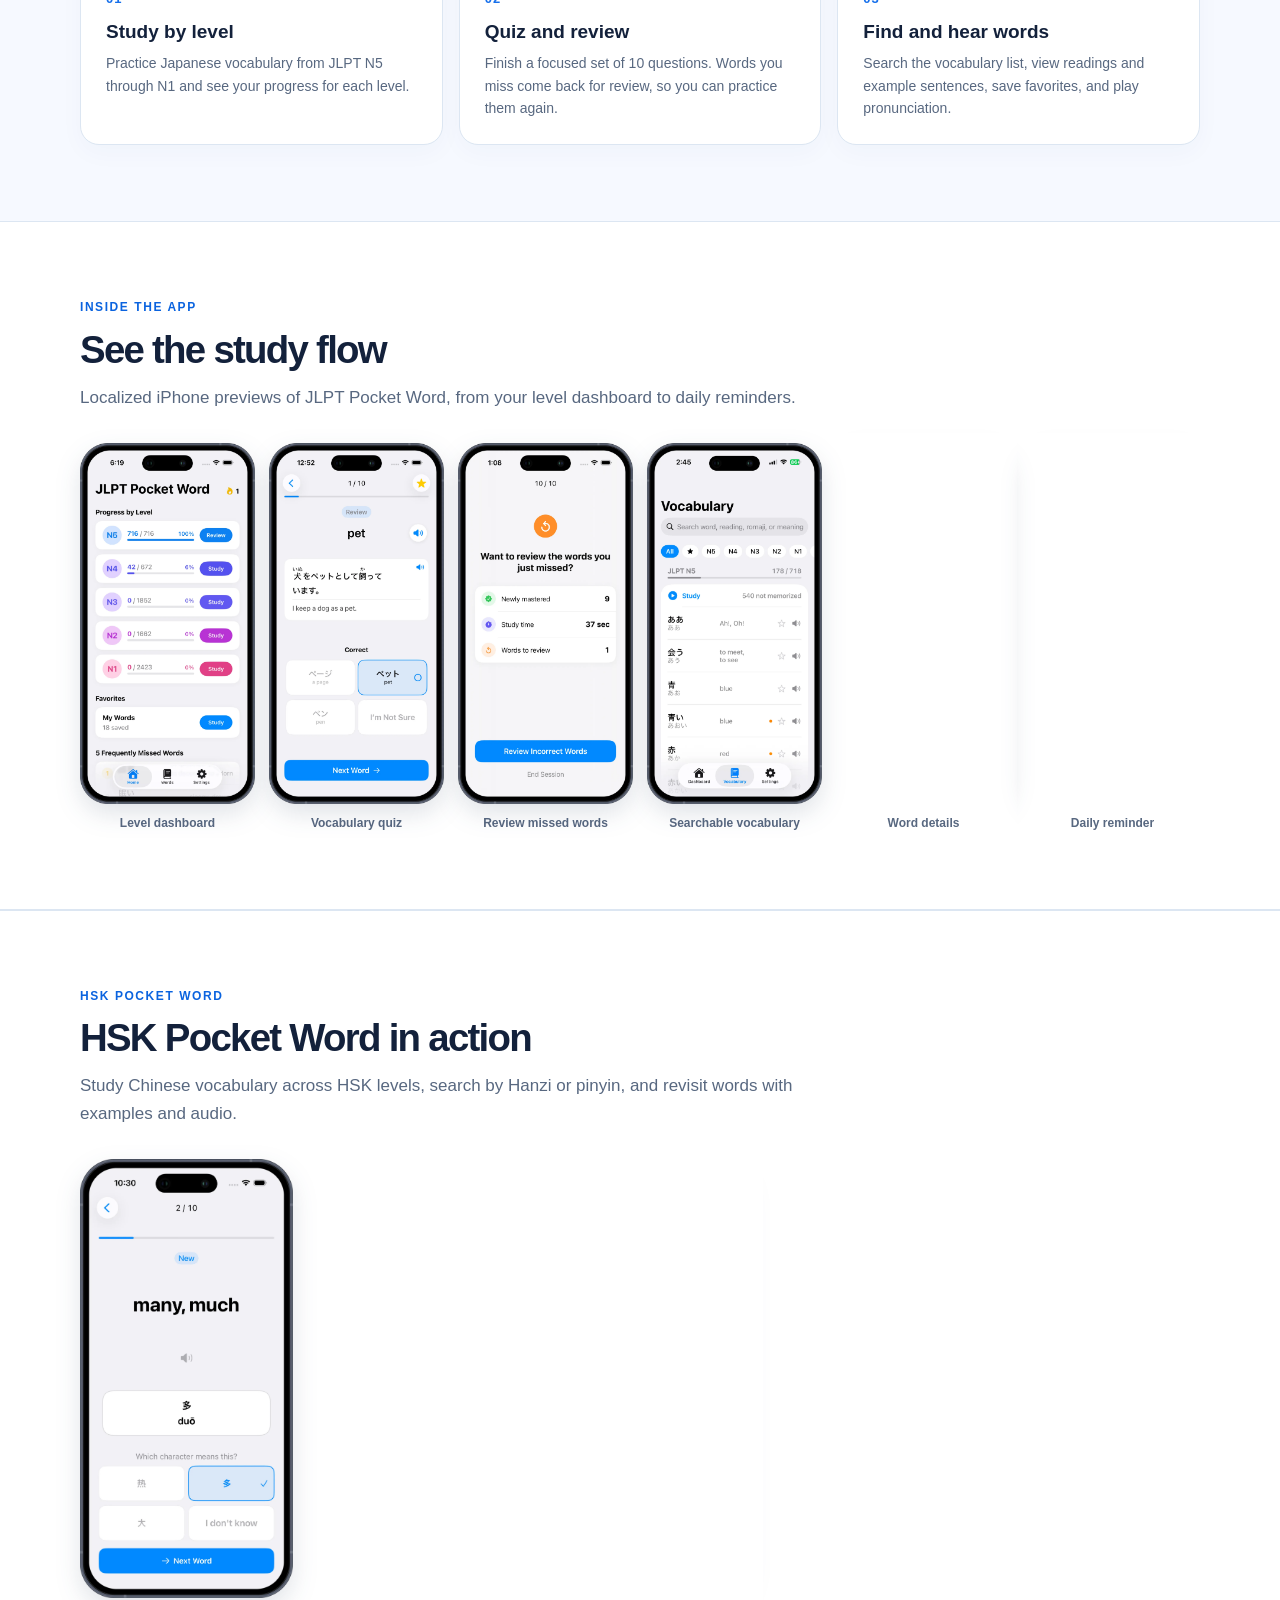
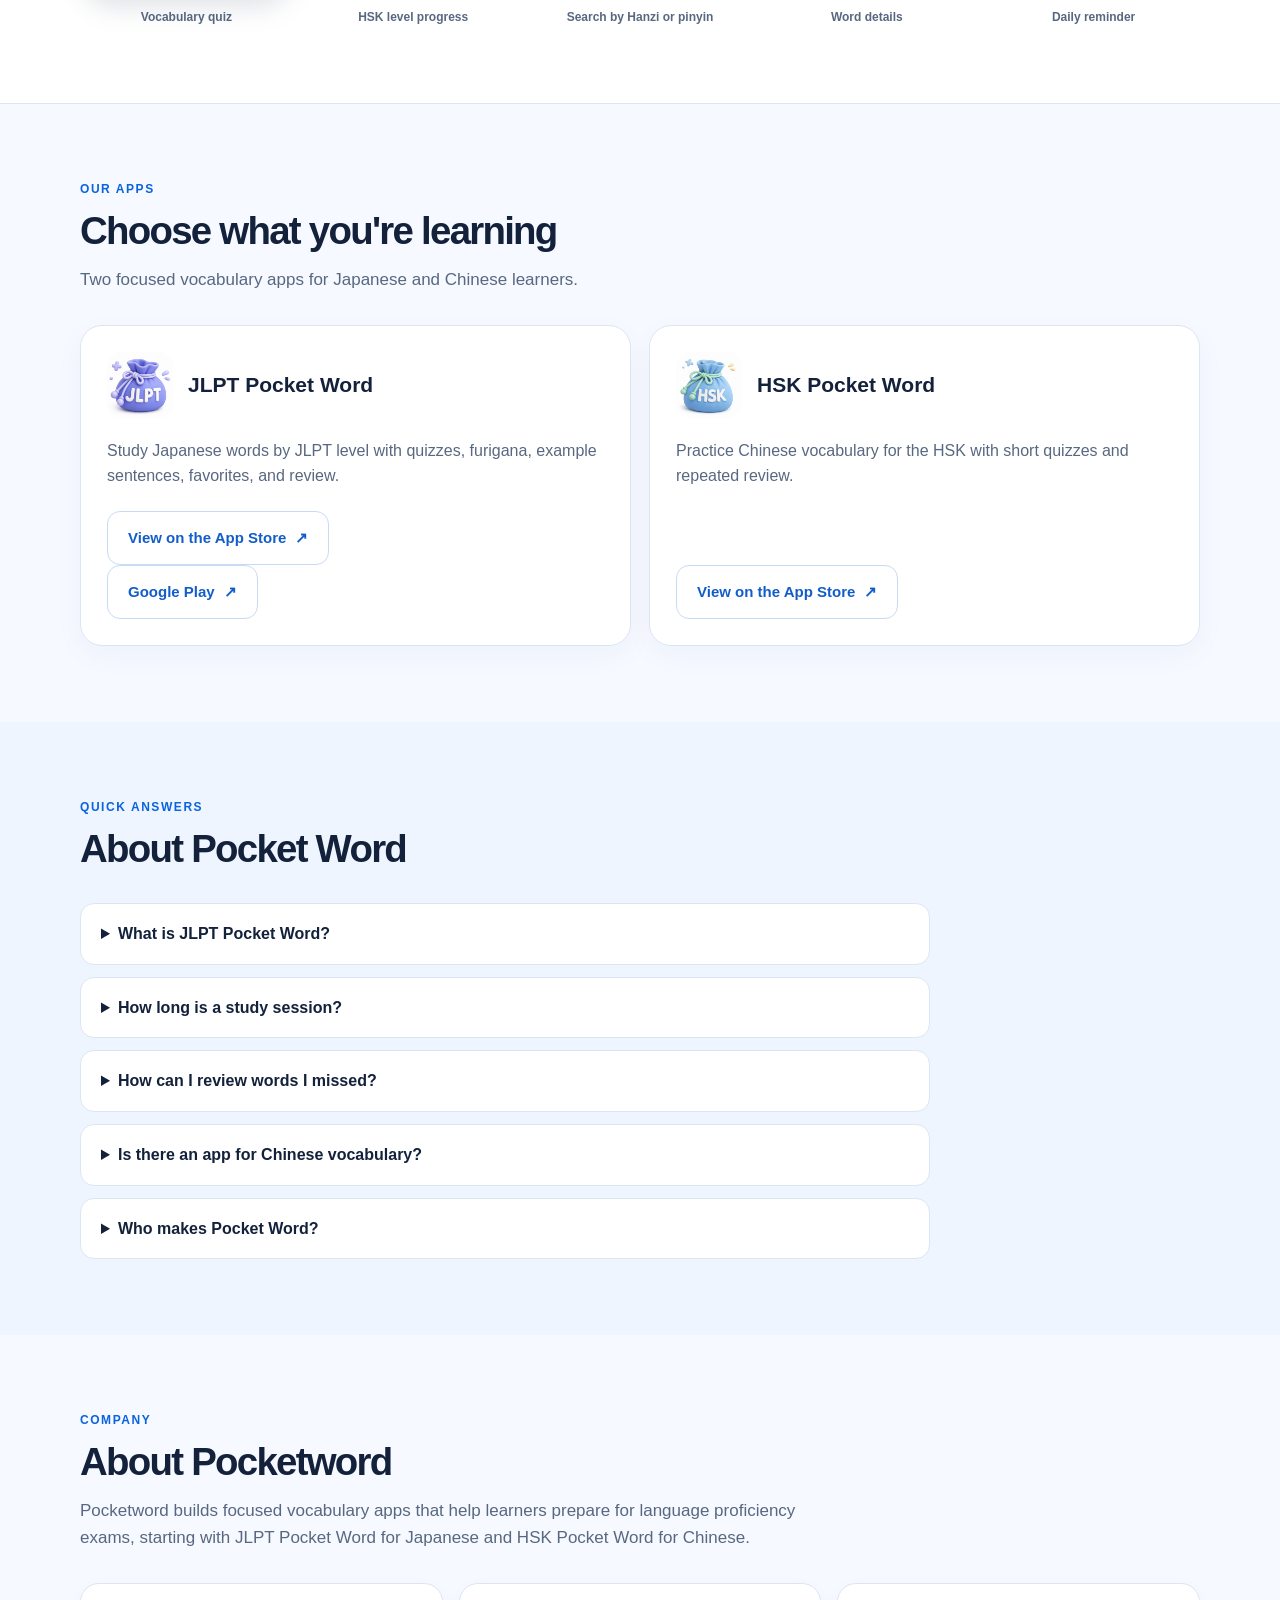
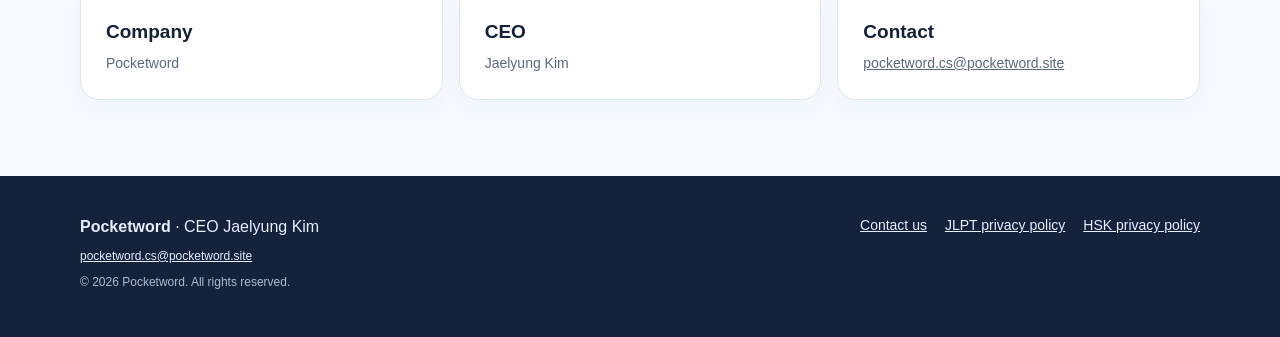
==== commit bfce1326: "Update index.html" ====
--- a/index.html
+++ b/index.html
@@ -24,22 +24,40 @@
   <meta name="twitter:card" content="summary_large_image">
   <link rel="icon" href="/jlpt-pocket-word.png">
   <link rel="stylesheet" href="/style.css">
-  <script type="application/ld+json">{"@context": "https://schema.org", "@graph": [{"@type": "Organization", "@id": "https://pocketword.site/#organization", "name": "Pocketword", "legalName": "Pocketword", "brand": "Pocket Word", "url": "https://pocketword.site/", "logo": "https://pocketword.site/jlpt-pocket-word.png", "email": "pocketword.cs@pocketword.site", "contactPoint": {"@type": "ContactPoint", "contactType": "customer support", "email": "pocketword.cs@pocketword.site"}, "founder": {"@type": "Person", "name": "Jaelyung Kim"}}, {"@type": "WebPage", "@id": "https://pocketword.site/#webpage", "url": "https://pocketword.site/", "name": "JLPT Pocket Word & HSK Pocket Word | Pocket Word", "description": "Explore JLPT Pocket Word for Japanese and HSK Pocket Word for Chinese. Study vocabulary by level with quick quizzes, review, pronunciation, and daily practice.", "inLanguage": "en", "isPartOf": {"@id": "https://pocketword.site/#website"}, "about": [{"@id": "https://pocketword.site/#jlpt"}, {"@id": "https://pocketword.site/#hsk"}]}, {"@type": "WebSite", "@id": "https://pocketword.site/#website", "name": "Pocket Word", "url": "https://pocketword.site/", "publisher": {"@id": "https://pocketword.site/#organization"}, "inLanguage": ["en", "ko", "zh-CN", "zh-TW", "vi"]}, {"@type": "SoftwareApplication", "@id": "https://pocketword.site/#jlpt", "name": "JLPT Pocket Word", "alternateName": "JLPT Pocket Word", "applicationCategory": "EducationalApplication", "operatingSystem": "iOS", "url": "https://apps.apple.com/app/id6768330065", "downloadUrl": "https://apps.apple.com/app/id6768330065", "image": "https://pocketword.site/jlpt-pocket-word.png", "screenshot": ["https://pocketword.site/images/en/1.webp", "https://pocketword.site/images/en/2.webp", "https://pocketword.site/images/en/3.webp", "https://pocketword.site/images/en/4.webp", "https://pocketword.site/images/en/5.webp", "https://pocketword.site/images/en/6.webp"], "description": "Study Japanese words by JLPT level with quizzes, furigana, example sentences, favorites, and review.", "publisher": {"@id": "https://pocketword.site/#organization"}}, {"@type": "SoftwareApplication", "@id": "https://pocketword.site/#hsk", "name": "HSK Pocket Word", "applicationCategory": "EducationalApplication", "operatingSystem": "iOS", "url": "https://apps.apple.com/app/id6761183360", "downloadUrl": "https://apps.apple.com/app/id6761183360", "image": "https://pocketword.site/hsk-pocket-word.png", "screenshot": ["https://pocketword.site/images/hsk/en/1.webp", "https://pocketword.site/images/hsk/en/2.webp", "https://pocketword.site/images/hsk/en/3.webp", "https://pocketword.site/images/hsk/en/4.webp", "https://pocketword.site/images/hsk/en/5.webp"], "description": "Practice Chinese vocabulary for the HSK with short quizzes and repeated review.", "publisher": {"@id": "https://pocketword.site/#organization"}}]}</script>
+  <script type="application/ld+json">{"@context": "https://schema.org", "@graph": [{"@type": "Organization", "@id": "https://pocketword.site/#organization", "name": "Pocketword", "legalName": "Pocketword", "brand": "Pocket Word", "url": "https://pocketword.site/", "logo": "https://pocketword.site/jlpt-pocket-word.png", "email": "pocketword.cs@pocketword.site", "contactPoint": {"@type": "ContactPoint", "contactType": "customer support", "email": "pocketword.cs@pocketword.site"}, "founder": {"@type": "Person", "name": "Jaelyung Kim"}}, {"@type": "WebPage", "@id": "https://pocketword.site/#webpage", "url": "https://pocketword.site/", "name": "JLPT Pocket Word & HSK Pocket Word | Pocket Word", "description": "Explore JLPT Pocket Word for Japanese and HSK Pocket Word for Chinese. Study vocabulary by level with quick quizzes, review, pronunciation, and daily practice.", "inLanguage": "en", "isPartOf": {"@id": "https://pocketword.site/#website"}, "about": [{"@id": "https://pocketword.site/#jlpt"}, {"@id": "https://pocketword.site/#hsk"}]}, {"@type": "WebSite", "@id": "https://pocketword.site/#website", "name": "Pocket Word", "url": "https://pocketword.site/", "publisher": {"@id": "https://pocketword.site/#organization"}, "inLanguage": ["en", "ko", "zh-CN", "zh-TW", "vi"]}, {"@type": "SoftwareApplication", "@id": "https://pocketword.site/#jlpt", "name": "JLPT Pocket Word", "alternateName": "JLPT Pocket Word", "applicationCategory": "EducationalApplication", "operatingSystem": "iOS, Android", "url": "https://apps.apple.com/app/id6768330065", "downloadUrl": "https://apps.apple.com/app/id6768330065", "image": "https://pocketword.site/jlpt-pocket-word.png", "screenshot": ["https://pocketword.site/images/en/1.webp", "https://pocketword.site/images/en/2.webp", "https://pocketword.site/images/en/3.webp", "https://pocketword.site/images/en/4.webp", "https://pocketword.site/images/en/5.webp", "https://pocketword.site/images/en/6.webp"], "description": "Study Japanese words by JLPT level with quizzes, furigana, example sentences, favorites, and review.", "publisher": {"@id": "https://pocketword.site/#organization"}}, {"@type": "SoftwareApplication", "@id": "https://pocketword.site/#hsk", "name": "HSK Pocket Word", "applicationCategory": "EducationalApplication", "operatingSystem": "iOS", "url": "https://apps.apple.com/app/id6761183360", "downloadUrl": "https://apps.apple.com/app/id6761183360", "image": "https://pocketword.site/hsk-pocket-word.png", "screenshot": ["https://pocketword.site/images/hsk/en/1.webp", "https://pocketword.site/images/hsk/en/2.webp", "https://pocketword.site/images/hsk/en/3.webp", "https://pocketword.site/images/hsk/en/4.webp", "https://pocketword.site/images/hsk/en/5.webp"], "description": "Practice Chinese vocabulary for the HSK with short quizzes and repeated review.", "publisher": {"@id": "https://pocketword.site/#organization"}}]}</script>
+<style>
+.download-section{padding:72px 0;background:#111;color:#fff}
+.download-section .section-head p,.download-section .eyebrow{color:#bdbdbd}
+.download-section h2{color:#fff}
+.download-grid{display:grid;grid-template-columns:repeat(auto-fit,minmax(280px,1fr));gap:20px;margin-top:28px}
+.download-card{background:#1c1c1c;border:1px solid #2c2c2c;border-radius:20px;padding:24px}
+.download-card-head{display:flex;align-items:center;gap:14px;margin-bottom:18px}
+.download-card-head img{width:60px;height:60px;border-radius:14px}
+.download-card-head h3{margin:0;font-size:20px;color:#fff}
+.download-card-head p{margin:2px 0 0;color:#a3a3a3;font-size:14px}
+.store-buttons{display:flex;flex-direction:column;gap:10px}
+.store-btn{display:flex;align-items:center;justify-content:center;gap:10px;min-height:56px;padding:12px 20px;border-radius:14px;background:#fff;color:#111;font-size:17px;font-weight:700;text-decoration:none}
+.store-btn:hover,.store-btn:focus-visible{background:#e8e8e8}
+.store-btn svg{width:22px;height:22px;flex:none}
+.store-btn.disabled{background:transparent;color:#8a8a8a;border:1px dashed #444;cursor:default}
+@media (max-width:520px){.download-section{padding:48px 0}}
+</style>
 </head>
 <body>
   <header class="site-header"><div class="wrap header-inner">
     <a class="brand" href="/"><span class="brand-mark" aria-hidden="true">P</span>Pocket Word</a>
-    <div class="header-actions"><a href="#features">How it works</a><a href="#apps">Apps</a><a href="#company">Company</a>
+    <div class="header-actions"><a href="#download">Download</a><a href="#features">How it works</a><a href="#apps">Apps</a><a href="#company">Company</a>
       <nav class="language-nav" aria-label="Language"><a href="/" hreflang="en" lang="en" aria-current="page">English</a><a href="/ko/" hreflang="ko" lang="ko">한국어</a><a href="/zh-cn/" hreflang="zh-CN" lang="zh-CN">简体中文</a><a href="/zh-tw/" hreflang="zh-TW" lang="zh-TW">繁體中文</a><a href="/vi/" hreflang="vi" lang="vi">Tiếng Việt</a></nav>
     </div>
   </div></header>
   <main>
     <div class="hero"><div class="wrap hero-grid">
       <div><div class="eyebrow">JLPT vocabulary app for iPhone</div><h1>JLPT Pocket Word: Japanese vocabulary from N5 to N1</h1><p class="lead">Study Japanese words from JLPT N5 to N1 in 10-question sets. Missed words return for review, with example sentences, reading guides, and pronunciation. Pocket Word also offers HSK vocabulary practice for Chinese learners.</p>
-        <div class="hero-points"><span>Japanese JLPT N5–N1</span><span>Chinese HSK</span><span>Made for everyday study</span></div><div class="hero-actions"><a class="button" href="#features">Explore JLPT Pocket Word <span aria-hidden="true">→</span></a><a class="button secondary" href="https://apps.apple.com/app/id6768330065" target="_blank" rel="noopener noreferrer">View on the App Store <span aria-hidden="true">↗</span></a></div>
+        <div class="hero-points"><span>Japanese JLPT N5–N1</span><span>Chinese HSK</span><span>Made for everyday study</span></div><div class="hero-actions"><a class="button" href="#download">Download <span aria-hidden="true">↓</span></a><a class="button secondary" href="https://apps.apple.com/app/id6768330065" target="_blank" rel="noopener noreferrer">View on the App Store <span aria-hidden="true">↗</span></a></div>
       </div>
       <div class="hero-art" aria-hidden="true"><img src="/images/en/1.webp" width="1183" height="2441" alt="" fetchpriority="high"><img src="/images/en/2.webp" width="1183" height="2441" alt=""></div>
     </div></div>
+    <section class="download-section" id="download"><div class="wrap"><div class="section-head"><div class="eyebrow">Download</div><h2>Download Pocket Word</h2><p>Get the app for your device and start studying today.</p></div><div class="download-grid"><article class="download-card"><div class="download-card-head"><img src="/jlpt-pocket-word.png" width="60" height="60" alt=""><div><h3>JLPT Pocket Word</h3><p>Japanese · JLPT N5–N1</p></div></div><div class="store-buttons"><a class="store-btn" href="https://apps.apple.com/app/id6768330065" target="_blank" rel="noopener noreferrer"><svg viewBox="0 0 24 24" aria-hidden="true"><path fill="currentColor" d="M16.4 12.6c0-2.6 2.1-3.8 2.2-3.9-1.2-1.8-3.1-2-3.7-2-1.6-.2-3.1.9-3.9.9s-2-.9-3.4-.9C5.9 6.8 4.2 7.8 3.3 9.4c-1.9 3.2-.5 8 1.3 10.6.9 1.3 2 2.7 3.4 2.6 1.3-.1 1.9-.9 3.5-.9s2.1.9 3.5.8c1.4 0 2.4-1.3 3.3-2.6 1-1.5 1.4-2.9 1.5-3-.1 0-2.9-1.1-2.9-4.3zM13.9 4.9c.7-.9 1.2-2.1 1.1-3.3-1 0-2.3.7-3 1.6-.7.8-1.2 2-1.1 3.2 1.1.1 2.3-.6 3-1.5z"/></svg><span>Download on the App Store</span></a><a class="store-btn" href="https://play.google.com/store/apps/details?id=com.jlkim.jlptpocketword" target="_blank" rel="noopener noreferrer"><svg viewBox="0 0 24 24" aria-hidden="true"><path fill="currentColor" d="M3.6 1.8c-.3.3-.4.7-.4 1.2v18c0 .5.1.9.4 1.2L13.7 12 3.6 1.8zm11.2 11.3 2.6 2.6-11.6 6.6 9-9.2zm3.9-3.9 3 1.7c.9.5.9 1.8 0 2.3l-3 1.7-2.8-2.9 2.8-2.8zM5.8 1.7l11.6 6.6-2.6 2.6-9-9.2z"/></svg><span>Get it on Google Play</span></a></div></article><article class="download-card"><div class="download-card-head"><img src="/hsk-pocket-word.png" width="60" height="60" alt=""><div><h3>HSK Pocket Word</h3><p>Chinese · HSK</p></div></div><div class="store-buttons"><a class="store-btn" href="https://apps.apple.com/app/id6761183360" target="_blank" rel="noopener noreferrer"><svg viewBox="0 0 24 24" aria-hidden="true"><path fill="currentColor" d="M16.4 12.6c0-2.6 2.1-3.8 2.2-3.9-1.2-1.8-3.1-2-3.7-2-1.6-.2-3.1.9-3.9.9s-2-.9-3.4-.9C5.9 6.8 4.2 7.8 3.3 9.4c-1.9 3.2-.5 8 1.3 10.6.9 1.3 2 2.7 3.4 2.6 1.3-.1 1.9-.9 3.5-.9s2.1.9 3.5.8c1.4 0 2.4-1.3 3.3-2.6 1-1.5 1.4-2.9 1.5-3-.1 0-2.9-1.1-2.9-4.3zM13.9 4.9c.7-.9 1.2-2.1 1.1-3.3-1 0-2.3.7-3 1.6-.7.8-1.2 2-1.1 3.2 1.1.1 2.3-.6 3-1.5z"/></svg><span>Download on the App Store</span></a><span class="store-btn disabled"><svg viewBox="0 0 24 24" aria-hidden="true"><path fill="currentColor" d="M3.6 1.8c-.3.3-.4.7-.4 1.2v18c0 .5.1.9.4 1.2L13.7 12 3.6 1.8zm11.2 11.3 2.6 2.6-11.6 6.6 9-9.2zm3.9-3.9 3 1.7c.9.5.9 1.8 0 2.3l-3 1.7-2.8-2.9 2.8-2.8zM5.8 1.7l11.6 6.6-2.6 2.6-9-9.2z"/></svg><span>Android coming soon</span></span></div></article></div></div></section>
     <section id="features"><div class="wrap">
       <div class="section-head"><div class="eyebrow">JLPT Pocket Word</div><h2>A clearer path through JLPT vocabulary</h2><p>Start with your JLPT level and use the app&#x27;s study tools to keep making progress.</p></div>
       <div class="feature-grid"><article class="feature"><div class="number">01</div><h3>Study by level</h3><p>Practice Japanese vocabulary from JLPT N5 through N1 and see your progress for each level.</p></article><article class="feature"><div class="number">02</div><h3>Quiz and review</h3><p>Finish a focused set of 10 questions. Words you miss come back for review, so you can practice them again.</p></article><article class="feature"><div class="number">03</div><h3>Find and hear words</h3><p>Search the vocabulary list, view readings and example sentences, save favorites, and play pronunciation.</p></article></div>
@@ -55,7 +73,7 @@
     <section id="apps"><div class="wrap">
       <div class="section-head"><div class="eyebrow">Our apps</div><h2>Choose what you&#x27;re learning</h2><p>Two focused vocabulary apps for Japanese and Chinese learners.</p></div>
       <div class="app-grid">
-        <article class="app-card"><div class="app-card-head"><img src="/jlpt-pocket-word.png" width="66" height="66" loading="lazy" alt=""><h3>JLPT Pocket Word</h3></div><p>Study Japanese words by JLPT level with quizzes, furigana, example sentences, favorites, and review.</p><a class="button secondary" href="https://apps.apple.com/app/id6768330065" target="_blank" rel="noopener noreferrer">View on the App Store <span aria-hidden="true">↗</span></a></article>
+        <article class="app-card"><div class="app-card-head"><img src="/jlpt-pocket-word.png" width="66" height="66" loading="lazy" alt=""><h3>JLPT Pocket Word</h3></div><p>Study Japanese words by JLPT level with quizzes, furigana, example sentences, favorites, and review.</p><a class="button secondary" href="https://apps.apple.com/app/id6768330065" target="_blank" rel="noopener noreferrer">View on the App Store <span aria-hidden="true">↗</span></a><a class="button secondary" href="https://play.google.com/store/apps/details?id=com.jlkim.jlptpocketword" target="_blank" rel="noopener noreferrer">Google Play <span aria-hidden="true">↗</span></a></article>
         <article class="app-card"><div class="app-card-head"><img src="/hsk-pocket-word.png" width="66" height="66" loading="lazy" alt=""><h3>HSK Pocket Word</h3></div><p>Practice Chinese vocabulary for the HSK with short quizzes and repeated review.</p><a class="button secondary" href="https://apps.apple.com/app/id6761183360" target="_blank" rel="noopener noreferrer">View on the App Store <span aria-hidden="true">↗</span></a></article>
       </div>
     </div></section>
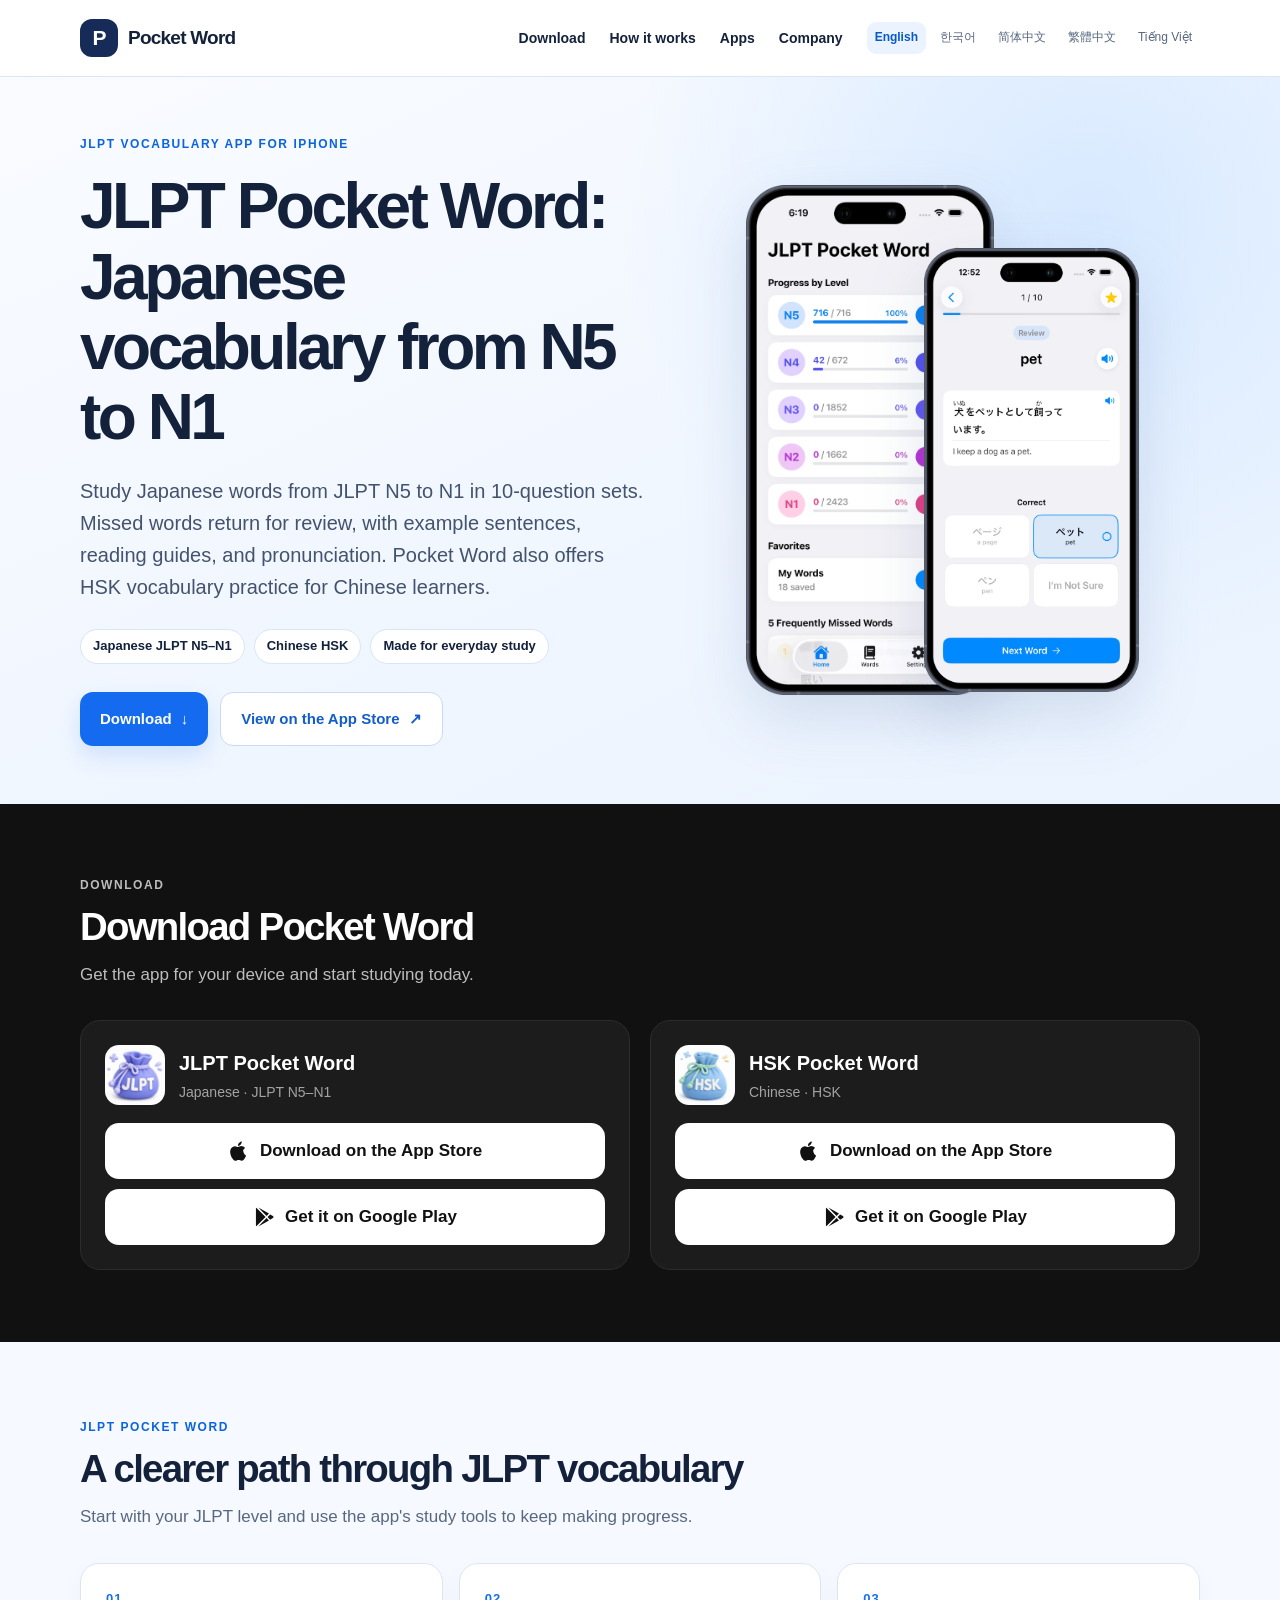
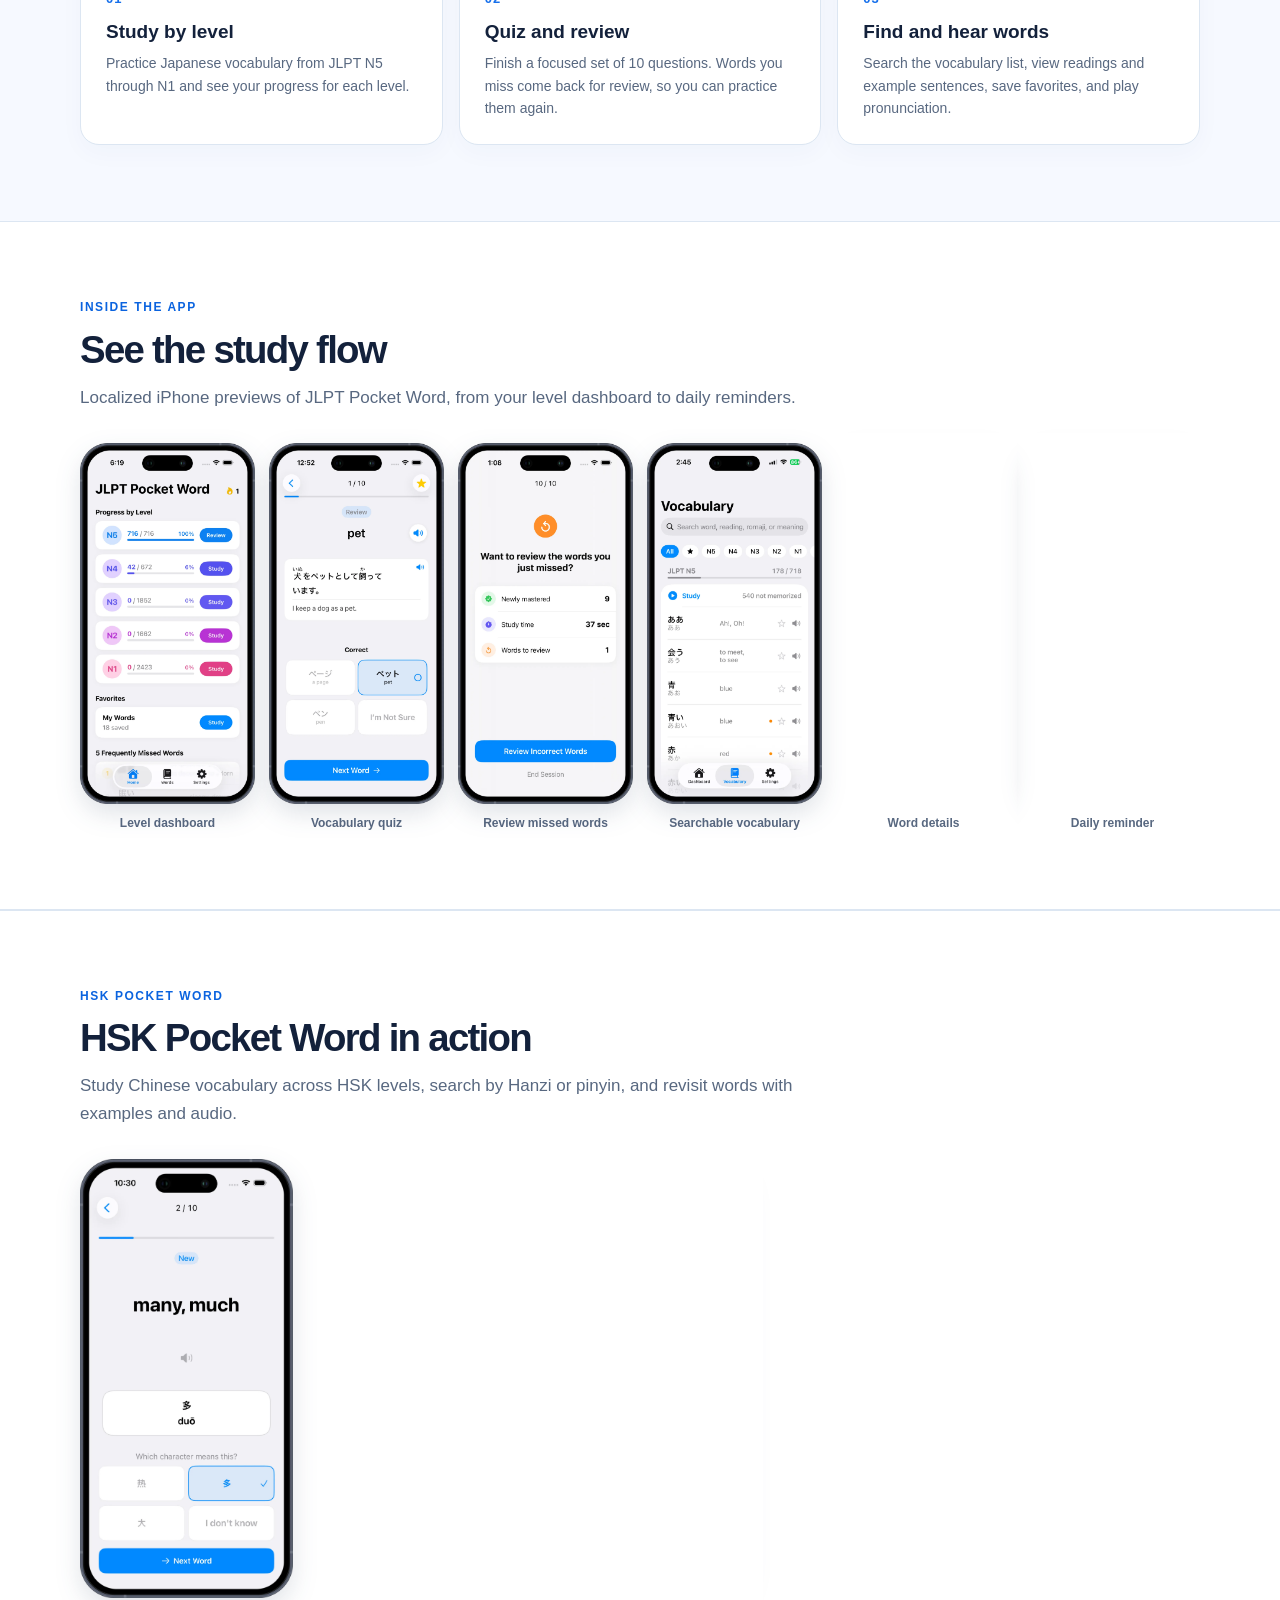
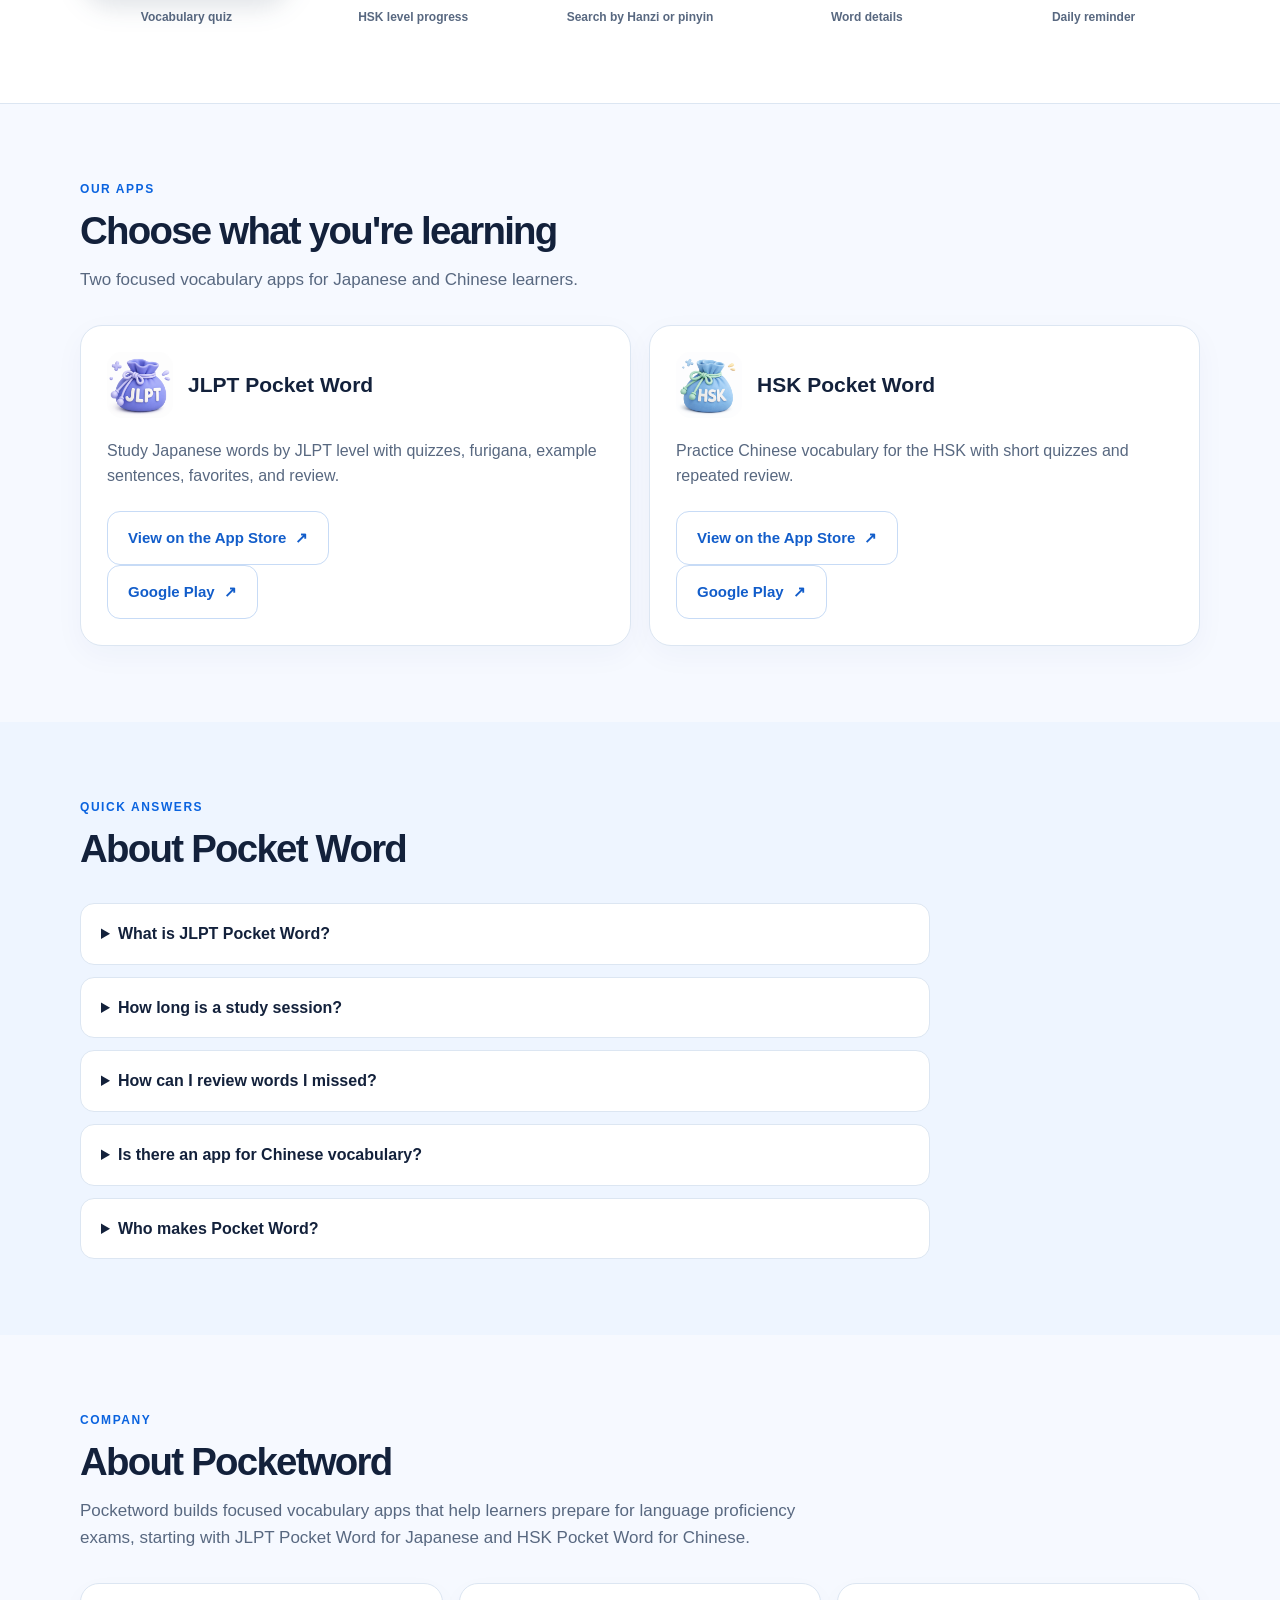
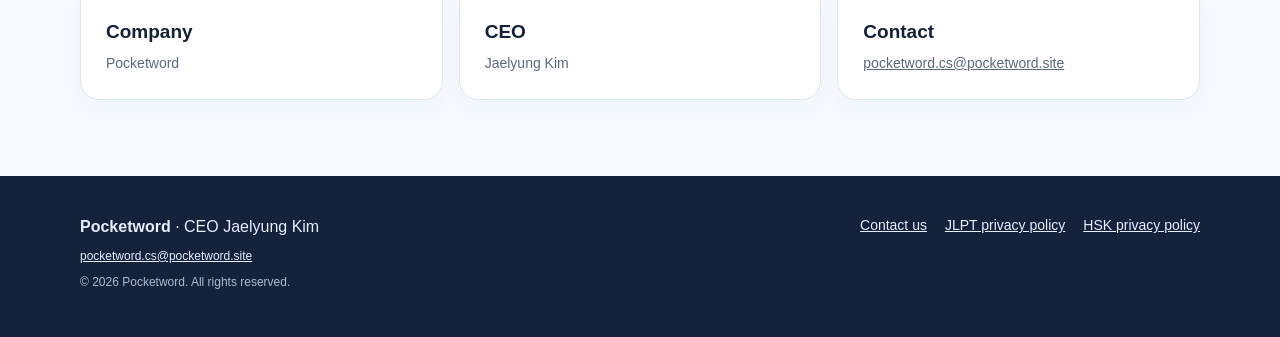
==== commit 9392c556: "Add HSK Pocket Word Google Play links" ====
--- a/index.html
+++ b/index.html
@@ -24,7 +24,7 @@
   <meta name="twitter:card" content="summary_large_image">
   <link rel="icon" href="/jlpt-pocket-word.png">
   <link rel="stylesheet" href="/style.css">
-  <script type="application/ld+json">{"@context": "https://schema.org", "@graph": [{"@type": "Organization", "@id": "https://pocketword.site/#organization", "name": "Pocketword", "legalName": "Pocketword", "brand": "Pocket Word", "url": "https://pocketword.site/", "logo": "https://pocketword.site/jlpt-pocket-word.png", "email": "pocketword.cs@pocketword.site", "contactPoint": {"@type": "ContactPoint", "contactType": "customer support", "email": "pocketword.cs@pocketword.site"}, "founder": {"@type": "Person", "name": "Jaelyung Kim"}}, {"@type": "WebPage", "@id": "https://pocketword.site/#webpage", "url": "https://pocketword.site/", "name": "JLPT Pocket Word & HSK Pocket Word | Pocket Word", "description": "Explore JLPT Pocket Word for Japanese and HSK Pocket Word for Chinese. Study vocabulary by level with quick quizzes, review, pronunciation, and daily practice.", "inLanguage": "en", "isPartOf": {"@id": "https://pocketword.site/#website"}, "about": [{"@id": "https://pocketword.site/#jlpt"}, {"@id": "https://pocketword.site/#hsk"}]}, {"@type": "WebSite", "@id": "https://pocketword.site/#website", "name": "Pocket Word", "url": "https://pocketword.site/", "publisher": {"@id": "https://pocketword.site/#organization"}, "inLanguage": ["en", "ko", "zh-CN", "zh-TW", "vi"]}, {"@type": "SoftwareApplication", "@id": "https://pocketword.site/#jlpt", "name": "JLPT Pocket Word", "alternateName": "JLPT Pocket Word", "applicationCategory": "EducationalApplication", "operatingSystem": "iOS, Android", "url": "https://apps.apple.com/app/id6768330065", "downloadUrl": "https://apps.apple.com/app/id6768330065", "image": "https://pocketword.site/jlpt-pocket-word.png", "screenshot": ["https://pocketword.site/images/en/1.webp", "https://pocketword.site/images/en/2.webp", "https://pocketword.site/images/en/3.webp", "https://pocketword.site/images/en/4.webp", "https://pocketword.site/images/en/5.webp", "https://pocketword.site/images/en/6.webp"], "description": "Study Japanese words by JLPT level with quizzes, furigana, example sentences, favorites, and review.", "publisher": {"@id": "https://pocketword.site/#organization"}}, {"@type": "SoftwareApplication", "@id": "https://pocketword.site/#hsk", "name": "HSK Pocket Word", "applicationCategory": "EducationalApplication", "operatingSystem": "iOS", "url": "https://apps.apple.com/app/id6761183360", "downloadUrl": "https://apps.apple.com/app/id6761183360", "image": "https://pocketword.site/hsk-pocket-word.png", "screenshot": ["https://pocketword.site/images/hsk/en/1.webp", "https://pocketword.site/images/hsk/en/2.webp", "https://pocketword.site/images/hsk/en/3.webp", "https://pocketword.site/images/hsk/en/4.webp", "https://pocketword.site/images/hsk/en/5.webp"], "description": "Practice Chinese vocabulary for the HSK with short quizzes and repeated review.", "publisher": {"@id": "https://pocketword.site/#organization"}}]}</script>
+  <script type="application/ld+json">{"@context": "https://schema.org", "@graph": [{"@type": "Organization", "@id": "https://pocketword.site/#organization", "name": "Pocketword", "legalName": "Pocketword", "brand": "Pocket Word", "url": "https://pocketword.site/", "logo": "https://pocketword.site/jlpt-pocket-word.png", "email": "pocketword.cs@pocketword.site", "contactPoint": {"@type": "ContactPoint", "contactType": "customer support", "email": "pocketword.cs@pocketword.site"}, "founder": {"@type": "Person", "name": "Jaelyung Kim"}}, {"@type": "WebPage", "@id": "https://pocketword.site/#webpage", "url": "https://pocketword.site/", "name": "JLPT Pocket Word & HSK Pocket Word | Pocket Word", "description": "Explore JLPT Pocket Word for Japanese and HSK Pocket Word for Chinese. Study vocabulary by level with quick quizzes, review, pronunciation, and daily practice.", "inLanguage": "en", "isPartOf": {"@id": "https://pocketword.site/#website"}, "about": [{"@id": "https://pocketword.site/#jlpt"}, {"@id": "https://pocketword.site/#hsk"}]}, {"@type": "WebSite", "@id": "https://pocketword.site/#website", "name": "Pocket Word", "url": "https://pocketword.site/", "publisher": {"@id": "https://pocketword.site/#organization"}, "inLanguage": ["en", "ko", "zh-CN", "zh-TW", "vi"]}, {"@type": "SoftwareApplication", "@id": "https://pocketword.site/#jlpt", "name": "JLPT Pocket Word", "alternateName": "JLPT Pocket Word", "applicationCategory": "EducationalApplication", "operatingSystem": "iOS, Android", "url": "https://apps.apple.com/app/id6768330065", "downloadUrl": "https://apps.apple.com/app/id6768330065", "image": "https://pocketword.site/jlpt-pocket-word.png", "screenshot": ["https://pocketword.site/images/en/1.webp", "https://pocketword.site/images/en/2.webp", "https://pocketword.site/images/en/3.webp", "https://pocketword.site/images/en/4.webp", "https://pocketword.site/images/en/5.webp", "https://pocketword.site/images/en/6.webp"], "description": "Study Japanese words by JLPT level with quizzes, furigana, example sentences, favorites, and review.", "publisher": {"@id": "https://pocketword.site/#organization"}}, {"@type": "SoftwareApplication", "@id": "https://pocketword.site/#hsk", "name": "HSK Pocket Word", "applicationCategory": "EducationalApplication", "operatingSystem": "iOS, Android", "url": "https://apps.apple.com/app/id6761183360", "downloadUrl": ["https://apps.apple.com/app/id6761183360", "https://play.google.com/store/apps/details?id=com.jlkim.hskpocketword"], "image": "https://pocketword.site/hsk-pocket-word.png", "screenshot": ["https://pocketword.site/images/hsk/en/1.webp", "https://pocketword.site/images/hsk/en/2.webp", "https://pocketword.site/images/hsk/en/3.webp", "https://pocketword.site/images/hsk/en/4.webp", "https://pocketword.site/images/hsk/en/5.webp"], "description": "Practice Chinese vocabulary for the HSK with short quizzes and repeated review.", "publisher": {"@id": "https://pocketword.site/#organization"}}]}</script>
 <style>
 .download-section{padding:72px 0;background:#111;color:#fff}
 .download-section .section-head p,.download-section .eyebrow{color:#bdbdbd}
@@ -57,7 +57,7 @@
       </div>
       <div class="hero-art" aria-hidden="true"><img src="/images/en/1.webp" width="1183" height="2441" alt="" fetchpriority="high"><img src="/images/en/2.webp" width="1183" height="2441" alt=""></div>
     </div></div>
-    <section class="download-section" id="download"><div class="wrap"><div class="section-head"><div class="eyebrow">Download</div><h2>Download Pocket Word</h2><p>Get the app for your device and start studying today.</p></div><div class="download-grid"><article class="download-card"><div class="download-card-head"><img src="/jlpt-pocket-word.png" width="60" height="60" alt=""><div><h3>JLPT Pocket Word</h3><p>Japanese · JLPT N5–N1</p></div></div><div class="store-buttons"><a class="store-btn" href="https://apps.apple.com/app/id6768330065" target="_blank" rel="noopener noreferrer"><svg viewBox="0 0 24 24" aria-hidden="true"><path fill="currentColor" d="M16.4 12.6c0-2.6 2.1-3.8 2.2-3.9-1.2-1.8-3.1-2-3.7-2-1.6-.2-3.1.9-3.9.9s-2-.9-3.4-.9C5.9 6.8 4.2 7.8 3.3 9.4c-1.9 3.2-.5 8 1.3 10.6.9 1.3 2 2.7 3.4 2.6 1.3-.1 1.9-.9 3.5-.9s2.1.9 3.5.8c1.4 0 2.4-1.3 3.3-2.6 1-1.5 1.4-2.9 1.5-3-.1 0-2.9-1.1-2.9-4.3zM13.9 4.9c.7-.9 1.2-2.1 1.1-3.3-1 0-2.3.7-3 1.6-.7.8-1.2 2-1.1 3.2 1.1.1 2.3-.6 3-1.5z"/></svg><span>Download on the App Store</span></a><a class="store-btn" href="https://play.google.com/store/apps/details?id=com.jlkim.jlptpocketword" target="_blank" rel="noopener noreferrer"><svg viewBox="0 0 24 24" aria-hidden="true"><path fill="currentColor" d="M3.6 1.8c-.3.3-.4.7-.4 1.2v18c0 .5.1.9.4 1.2L13.7 12 3.6 1.8zm11.2 11.3 2.6 2.6-11.6 6.6 9-9.2zm3.9-3.9 3 1.7c.9.5.9 1.8 0 2.3l-3 1.7-2.8-2.9 2.8-2.8zM5.8 1.7l11.6 6.6-2.6 2.6-9-9.2z"/></svg><span>Get it on Google Play</span></a></div></article><article class="download-card"><div class="download-card-head"><img src="/hsk-pocket-word.png" width="60" height="60" alt=""><div><h3>HSK Pocket Word</h3><p>Chinese · HSK</p></div></div><div class="store-buttons"><a class="store-btn" href="https://apps.apple.com/app/id6761183360" target="_blank" rel="noopener noreferrer"><svg viewBox="0 0 24 24" aria-hidden="true"><path fill="currentColor" d="M16.4 12.6c0-2.6 2.1-3.8 2.2-3.9-1.2-1.8-3.1-2-3.7-2-1.6-.2-3.1.9-3.9.9s-2-.9-3.4-.9C5.9 6.8 4.2 7.8 3.3 9.4c-1.9 3.2-.5 8 1.3 10.6.9 1.3 2 2.7 3.4 2.6 1.3-.1 1.9-.9 3.5-.9s2.1.9 3.5.8c1.4 0 2.4-1.3 3.3-2.6 1-1.5 1.4-2.9 1.5-3-.1 0-2.9-1.1-2.9-4.3zM13.9 4.9c.7-.9 1.2-2.1 1.1-3.3-1 0-2.3.7-3 1.6-.7.8-1.2 2-1.1 3.2 1.1.1 2.3-.6 3-1.5z"/></svg><span>Download on the App Store</span></a><span class="store-btn disabled"><svg viewBox="0 0 24 24" aria-hidden="true"><path fill="currentColor" d="M3.6 1.8c-.3.3-.4.7-.4 1.2v18c0 .5.1.9.4 1.2L13.7 12 3.6 1.8zm11.2 11.3 2.6 2.6-11.6 6.6 9-9.2zm3.9-3.9 3 1.7c.9.5.9 1.8 0 2.3l-3 1.7-2.8-2.9 2.8-2.8zM5.8 1.7l11.6 6.6-2.6 2.6-9-9.2z"/></svg><span>Android coming soon</span></span></div></article></div></div></section>
+    <section class="download-section" id="download"><div class="wrap"><div class="section-head"><div class="eyebrow">Download</div><h2>Download Pocket Word</h2><p>Get the app for your device and start studying today.</p></div><div class="download-grid"><article class="download-card"><div class="download-card-head"><img src="/jlpt-pocket-word.png" width="60" height="60" alt=""><div><h3>JLPT Pocket Word</h3><p>Japanese · JLPT N5–N1</p></div></div><div class="store-buttons"><a class="store-btn" href="https://apps.apple.com/app/id6768330065" target="_blank" rel="noopener noreferrer"><svg viewBox="0 0 24 24" aria-hidden="true"><path fill="currentColor" d="M16.4 12.6c0-2.6 2.1-3.8 2.2-3.9-1.2-1.8-3.1-2-3.7-2-1.6-.2-3.1.9-3.9.9s-2-.9-3.4-.9C5.9 6.8 4.2 7.8 3.3 9.4c-1.9 3.2-.5 8 1.3 10.6.9 1.3 2 2.7 3.4 2.6 1.3-.1 1.9-.9 3.5-.9s2.1.9 3.5.8c1.4 0 2.4-1.3 3.3-2.6 1-1.5 1.4-2.9 1.5-3-.1 0-2.9-1.1-2.9-4.3zM13.9 4.9c.7-.9 1.2-2.1 1.1-3.3-1 0-2.3.7-3 1.6-.7.8-1.2 2-1.1 3.2 1.1.1 2.3-.6 3-1.5z"/></svg><span>Download on the App Store</span></a><a class="store-btn" href="https://play.google.com/store/apps/details?id=com.jlkim.jlptpocketword" target="_blank" rel="noopener noreferrer"><svg viewBox="0 0 24 24" aria-hidden="true"><path fill="currentColor" d="M3.6 1.8c-.3.3-.4.7-.4 1.2v18c0 .5.1.9.4 1.2L13.7 12 3.6 1.8zm11.2 11.3 2.6 2.6-11.6 6.6 9-9.2zm3.9-3.9 3 1.7c.9.5.9 1.8 0 2.3l-3 1.7-2.8-2.9 2.8-2.8zM5.8 1.7l11.6 6.6-2.6 2.6-9-9.2z"/></svg><span>Get it on Google Play</span></a></div></article><article class="download-card"><div class="download-card-head"><img src="/hsk-pocket-word.png" width="60" height="60" alt=""><div><h3>HSK Pocket Word</h3><p>Chinese · HSK</p></div></div><div class="store-buttons"><a class="store-btn" href="https://apps.apple.com/app/id6761183360" target="_blank" rel="noopener noreferrer"><svg viewBox="0 0 24 24" aria-hidden="true"><path fill="currentColor" d="M16.4 12.6c0-2.6 2.1-3.8 2.2-3.9-1.2-1.8-3.1-2-3.7-2-1.6-.2-3.1.9-3.9.9s-2-.9-3.4-.9C5.9 6.8 4.2 7.8 3.3 9.4c-1.9 3.2-.5 8 1.3 10.6.9 1.3 2 2.7 3.4 2.6 1.3-.1 1.9-.9 3.5-.9s2.1.9 3.5.8c1.4 0 2.4-1.3 3.3-2.6 1-1.5 1.4-2.9 1.5-3-.1 0-2.9-1.1-2.9-4.3zM13.9 4.9c.7-.9 1.2-2.1 1.1-3.3-1 0-2.3.7-3 1.6-.7.8-1.2 2-1.1 3.2 1.1.1 2.3-.6 3-1.5z"/></svg><span>Download on the App Store</span></a><a class="store-btn" href="https://play.google.com/store/apps/details?id=com.jlkim.hskpocketword" target="_blank" rel="noopener noreferrer"><svg viewBox="0 0 24 24" aria-hidden="true"><path fill="currentColor" d="M3.6 1.8c-.3.3-.4.7-.4 1.2v18c0 .5.1.9.4 1.2L13.7 12 3.6 1.8zm11.2 11.3 2.6 2.6-11.6 6.6 9-9.2zm3.9-3.9 3 1.7c.9.5.9 1.8 0 2.3l-3 1.7-2.8-2.9 2.8-2.8zM5.8 1.7l11.6 6.6-2.6 2.6-9-9.2z"/></svg><span>Get it on Google Play</span></a></div></article></div></div></section>
     <section id="features"><div class="wrap">
       <div class="section-head"><div class="eyebrow">JLPT Pocket Word</div><h2>A clearer path through JLPT vocabulary</h2><p>Start with your JLPT level and use the app&#x27;s study tools to keep making progress.</p></div>
       <div class="feature-grid"><article class="feature"><div class="number">01</div><h3>Study by level</h3><p>Practice Japanese vocabulary from JLPT N5 through N1 and see your progress for each level.</p></article><article class="feature"><div class="number">02</div><h3>Quiz and review</h3><p>Finish a focused set of 10 questions. Words you miss come back for review, so you can practice them again.</p></article><article class="feature"><div class="number">03</div><h3>Find and hear words</h3><p>Search the vocabulary list, view readings and example sentences, save favorites, and play pronunciation.</p></article></div>
@@ -74,7 +74,7 @@
       <div class="section-head"><div class="eyebrow">Our apps</div><h2>Choose what you&#x27;re learning</h2><p>Two focused vocabulary apps for Japanese and Chinese learners.</p></div>
       <div class="app-grid">
         <article class="app-card"><div class="app-card-head"><img src="/jlpt-pocket-word.png" width="66" height="66" loading="lazy" alt=""><h3>JLPT Pocket Word</h3></div><p>Study Japanese words by JLPT level with quizzes, furigana, example sentences, favorites, and review.</p><a class="button secondary" href="https://apps.apple.com/app/id6768330065" target="_blank" rel="noopener noreferrer">View on the App Store <span aria-hidden="true">↗</span></a><a class="button secondary" href="https://play.google.com/store/apps/details?id=com.jlkim.jlptpocketword" target="_blank" rel="noopener noreferrer">Google Play <span aria-hidden="true">↗</span></a></article>
-        <article class="app-card"><div class="app-card-head"><img src="/hsk-pocket-word.png" width="66" height="66" loading="lazy" alt=""><h3>HSK Pocket Word</h3></div><p>Practice Chinese vocabulary for the HSK with short quizzes and repeated review.</p><a class="button secondary" href="https://apps.apple.com/app/id6761183360" target="_blank" rel="noopener noreferrer">View on the App Store <span aria-hidden="true">↗</span></a></article>
+        <article class="app-card"><div class="app-card-head"><img src="/hsk-pocket-word.png" width="66" height="66" loading="lazy" alt=""><h3>HSK Pocket Word</h3></div><p>Practice Chinese vocabulary for the HSK with short quizzes and repeated review.</p><a class="button secondary" href="https://apps.apple.com/app/id6761183360" target="_blank" rel="noopener noreferrer">View on the App Store <span aria-hidden="true">↗</span></a><a class="button secondary" href="https://play.google.com/store/apps/details?id=com.jlkim.hskpocketword" target="_blank" rel="noopener noreferrer">Google Play <span aria-hidden="true">↗</span></a></article>
       </div>
     </div></section>
     <section class="faq-section"><div class="wrap">
